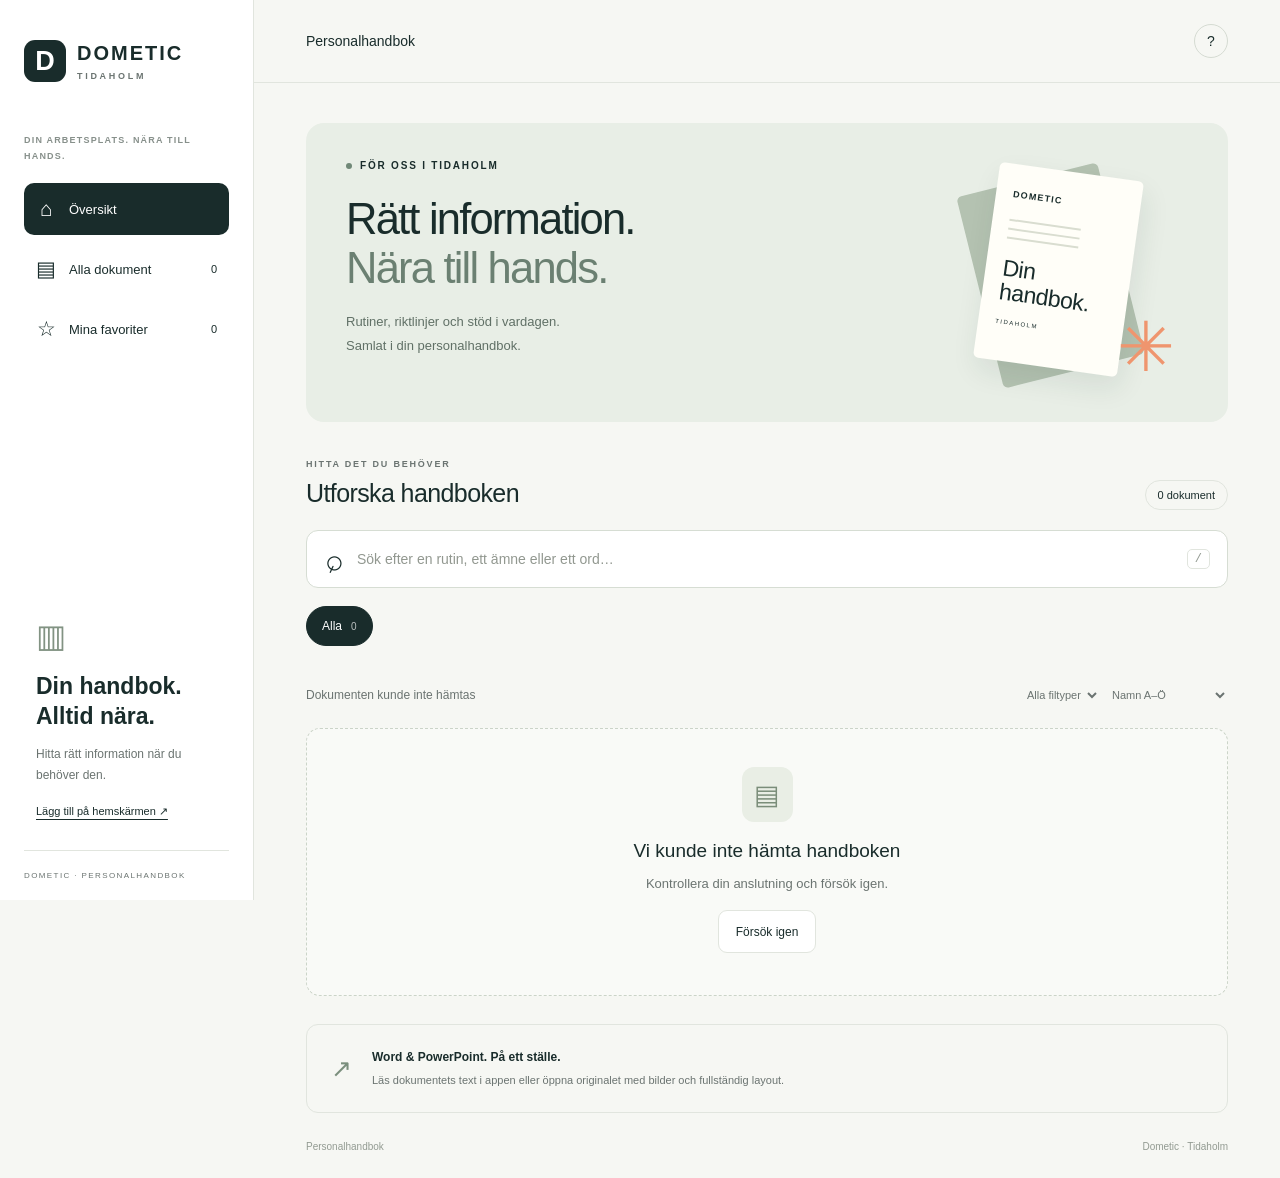
==== web/index.html @ 9ddda34e "Build Personalhandbok with mobile search, Office reader and automatic Pages publishing" ====
<!doctype html>
<html lang="sv">
<head>
<meta charset="utf-8"><meta name="viewport" content="width=device-width, initial-scale=1, viewport-fit=cover">
<meta name="theme-color" content="#192c2b"><meta name="description" content="Personalhandbok – rutiner och information för Dometic Tidaholm.">
<title>Personalhandbok · Dometic</title>
<link rel="icon" href="icon.svg" type="image/svg+xml"><link rel="apple-touch-icon" href="icon-192.png"><link rel="manifest" href="manifest.webmanifest"><link rel="stylesheet" href="style.css">
</head>
<body>
<a class="skip" href="#main">Till innehållet</a>
<aside class="sidebar">
<a class="brand" href="#" aria-label="Personalhandbok, startsida"><span class="brand-mark">D</span><span>DOMETIC<small>TIDAHOLM</small></span></a>
<div class="side-label">DIN ARBETSPLATS. NÄRA TILL HANDS.</div>
<nav aria-label="Huvudmeny">
<button class="nav active" data-view="home"><span aria-hidden="true">⌂</span> Översikt</button>
<button class="nav" data-view="documents"><span aria-hidden="true">▤</span> Alla dokument <b id="nav-count">0</b></button>
<button class="nav" data-view="favorites"><span aria-hidden="true">☆</span> Mina favoriter <b id="fav-count">0</b></button>
</nav>
<div class="side-bottom"><span class="book-icon" aria-hidden="true">▥</span><strong>Din handbok.<br>Alltid nära.</strong><p>Hitta rätt information när du behöver den.</p><button class="text-button install-help">Lägg till på hemskärmen ↗</button></div>
<div class="side-foot">DOMETIC · PERSONALHANDBOK</div>
</aside>
<div class="workspace">
<header class="topbar"><span class="mobile-brand">DOMETIC <i>/</i></span><span>Personalhandbok</span><button class="help-button install-help" aria-label="Om appen och installation">?</button></header>
<main id="main" tabindex="-1">
<section class="hero" id="hero"><div class="eyebrow"><span></span> FÖR OSS I TIDAHOLM</div><h1>Rätt information.<br><em>Nära till hands.</em></h1><p>Rutiner, riktlinjer och stöd i vardagen.<br>Samlat i din personalhandbok.</p><div class="hero-art" aria-hidden="true"><div class="paper back"></div><div class="paper front"><span>DOMETIC</span><i></i><i></i><i></i><b>Din<br>handbok.</b><small>TIDAHOLM</small></div><span class="art-star">✳</span></div></section>
<section class="library" aria-labelledby="section-title">
<div class="section-top"><div><div class="eyebrow muted" id="section-eyebrow">HITTA DET DU BEHÖVER</div><h2 id="section-title">Utforska handboken</h2></div><span class="total-pill" id="total">0 dokument</span></div>
<div class="search-box"><span aria-hidden="true">⌕</span><label class="sr-only" for="search">Sök i handboken</label><input id="search" type="search" placeholder="Sök efter en rutin, ett ämne eller ett ord…" autocomplete="off"><kbd aria-hidden="true">/</kbd></div>
<div id="categories" class="categories" aria-label="Filtrera kategori"></div>
<div class="list-toolbar"><p id="results-count" role="status" aria-live="polite">Läser in dokument…</p><div><label class="sr-only" for="format">Filtyp</label><select id="format"><option value="all">Alla filtyper</option><option value="word">Word</option><option value="powerpoint">PowerPoint</option><option value="pdf">PDF</option></select><label class="sr-only" for="sort">Sortering</label><select id="sort"><option value="az">Namn A–Ö</option><option value="recent">Senast uppdaterade</option></select></div></div>
<div id="documents" class="documents"></div>
<div id="empty" class="empty" hidden><div class="empty-icon" aria-hidden="true">▤</div><h3 id="empty-title">Här börjar din handbok</h3><p id="empty-text"></p><button id="reset" class="secondary" hidden>Visa alla dokument</button></div>
</section>
<div class="bottom-note"><span aria-hidden="true">↗</span><div><strong>Word & PowerPoint. På ett ställe.</strong><p>Läs dokumentets text i appen eller öppna originalet med bilder och fullständig layout.</p></div></div>
<footer>Personalhandbok <span>Dometic · Tidaholm</span></footer>
</main></div>
<nav class="mobile-nav" aria-label="Mobilmeny"><button class="active" data-view="home"><span aria-hidden="true">⌂</span>Översikt</button><button data-view="documents"><span aria-hidden="true">▤</span>Dokument</button><button data-view="favorites"><span aria-hidden="true">☆</span>Favoriter</button></nav>
<dialog id="reader"><div class="reader-head"><button id="close-reader" class="secondary">← Tillbaka</button><button id="reader-favorite" class="secondary">☆ Spara</button></div><div class="reader-body"><div class="eyebrow muted" id="reader-meta"></div><h2 id="reader-title"></h2><div class="reader-actions"><a id="download" class="primary" download>Hämta original ↗</a><button id="share" class="secondary">Kopiera länk</button></div><p class="reading-note">Textvy · Bilder, diagram och fullständig formatering visas i originalfilen.</p><div id="reader-content"></div></div></dialog>
<dialog id="help"><button id="close-help" class="close" aria-label="Stäng">×</button><div class="eyebrow muted">PERSONALHANDBOK</div><h2>En genväg till din vardag.</h2><p>Sök i dokumentens text, filtrera på kategori och spara dina favoriter på den här enheten.</p><h3>Lägg appen på hemskärmen</h3><p><strong>iPhone:</strong> öppna i Safari, tryck på Dela och välj Lägg till på hemskärmen.</p><p><strong>Android:</strong> öppna webbläsarens meny och välj Installera app eller Lägg till på startskärmen.</p><h3>Dokumenten</h3><p>Word (.docx) och PowerPoint (.pptx) får en sökbar textvy. Äldre .doc/.ppt och PDF kan laddas ner. Favoriter sparas bara i din webbläsare.</p></dialog>
<div id="toast" role="status" aria-live="polite"></div>
<script src="app.js" defer></script>
</body></html>
---- web/style.css ----
:root{--ink:#192c2b;--muted:#6b7471;--paper:#f6f7f3;--line:#e1e5de;--green:#e8eee6;--orange:#ef956e;--white:#fff;--radius:18px;font-family:Arial,Helvetica,sans-serif;color:var(--ink);background:var(--paper);font-synthesis:none}*{box-sizing:border-box}body{margin:0}button,input,select{font:inherit}button,a,input,select{-webkit-tap-highlight-color:transparent}button,a{touch-action:manipulation}button{cursor:pointer}button:disabled{cursor:default}button:focus-visible,a:focus-visible,input:focus-visible,select:focus-visible{outline:3px solid #b25c38;outline-offset:4px}a{color:inherit}button{color:inherit}button:active{transform:translateY(1px)}.sidebar{width:254px;position:fixed;inset:0 auto 0 0;background:#fff;border-right:1px solid var(--line);padding:40px 24px 20px;display:flex;flex-direction:column}.brand{display:flex;align-items:center;gap:11px;text-decoration:none;font-weight:800;letter-spacing:2px;font-size:20px}.brand small{display:block;font-size:9px;letter-spacing:2.7px;margin-top:6px;color:var(--muted)}.brand-mark{display:grid;place-items:center;font-size:27px;width:42px;height:42px;background:var(--ink);color:#fff;border-radius:11px;letter-spacing:0}.side-label{font-size:9px;font-weight:bold;color:#87908b;letter-spacing:1.2px;margin:50px 0 19px;line-height:1.8}.sidebar nav{display:grid;gap:8px}.nav{display:flex;align-items:center;border:0;background:none;gap:13px;text-align:left;border-radius:10px;padding:14px 12px;font-size:13px;min-height:48px}.nav>span{font-size:21px;width:20px;text-align:center}.nav b{font-size:11px;margin-left:auto;font-weight:400}.nav.active{background:var(--ink);color:white}.side-bottom{margin-top:auto;padding:30px 12px 24px}.book-icon{font-size:32px;color:#829383}.side-bottom strong{display:block;font-size:23px;line-height:1.3;margin:17px 0 12px}.side-bottom p{font-size:12px;color:var(--muted);line-height:1.7}.text-button{padding:8px 0;border:0;background:none;text-align:left;font-size:11px;text-decoration:underline;text-underline-offset:4px}.side-foot{border-top:1px solid var(--line);padding-top:20px;font-size:8px;letter-spacing:1.4px;color:var(--muted)}.workspace{margin-left:254px}.topbar{height:83px;border-bottom:1px solid var(--line);display:flex;align-items:center;gap:10px;padding:0 52px;font-size:14px;background:var(--paper)}.help-button{margin-left:auto;width:34px;height:34px;border:1px solid #d5dbd2;border-radius:50%;background:none}.mobile-brand{display:none}main{max-width:1240px;margin:auto;padding:40px 52px 22px}.hero{position:relative;overflow:hidden;background:var(--green);border-radius:var(--radius);padding:37px 40px;min-height:299px}.eyebrow{font-size:10px;font-weight:700;letter-spacing:1.8px;display:flex;align-items:center;gap:8px}.eyebrow>span{width:6px;height:6px;background:#708877;border-radius:50%}h1{font-size:clamp(32px,3.4vw,49px);font-weight:500;line-height:1.13;letter-spacing:-1.8px;margin:24px 0 17px}h1 em{font-style:normal;color:#6b8072}.hero p{font-size:13px;line-height:1.8;color:#607066;margin:0}.hero-art{position:absolute;right:60px;top:48px;width:182px;height:216px}.paper{position:absolute;border-radius:5px;width:145px;height:197px}.paper.back{background:#b4c2b1;transform:rotate(-14deg);top:6px;left:-8px}.paper.front{background:#fffef8;transform:rotate(8deg);box-shadow:4px 12px 28px #19372a17;padding:19px 17px}.paper span{font-size:9px;font-weight:bold;letter-spacing:1.2px}.paper i{display:block;width:72px;height:2px;background:#d9ddd0;margin-top:7px}.paper i:first-of-type{margin-top:18px}.paper b{display:block;margin-top:17px;font-size:23px;line-height:1.05;font-weight:500;letter-spacing:-.5px}.paper small{display:block;font-size:6px;letter-spacing:1.5px;margin-top:15px}.art-star{position:absolute;bottom:0;right:-7px;color:var(--orange);font-size:69px}.library{padding-top:37px}.section-top{display:flex;align-items:center;justify-content:space-between;gap:15px}.muted{color:var(--muted);font-size:9px}h2{font-size:25px;letter-spacing:-.6px;font-weight:500;margin:10px 0 22px}.total-pill{font-size:11px;border:1px solid var(--line);border-radius:20px;padding:8px 12px;white-space:nowrap}.search-box{display:flex;align-items:center;background:white;border:1px solid #d6ddd3;border-radius:12px;padding:0 17px;gap:12px;height:58px}.search-box>span{font-size:31px;line-height:1;transform:rotate(-20deg)}.search-box input{border:0;outline:0;background:none;min-width:0;width:100%;height:100%;font-size:14px;color:var(--ink)}.search-box input:focus-visible{outline:0}.search-box:focus-within{box-shadow:0 0 0 2px #728b73}.search-box input::placeholder{color:#929890}.search-box kbd{border:1px solid var(--line);border-radius:5px;padding:2px 7px;color:#90988f;font-size:12px}.categories{display:flex;flex-wrap:wrap;gap:8px;margin:18px 0 29px}.chip{border:1px solid var(--line);border-radius:30px;background:transparent;padding:10px 15px;font-size:12px;min-height:40px;display:flex;gap:9px;align-items:center}.chip span{opacity:.7;font-size:10px}.chip.active{color:white;background:var(--ink);border-color:var(--ink)}.list-toolbar{display:flex;justify-content:space-between;align-items:center;margin-bottom:13px;gap:12px}.list-toolbar p{font-size:12px;color:var(--muted);margin:0}.list-toolbar>div{display:flex;gap:8px}.list-toolbar select{border:0;background:transparent;color:var(--muted);font-size:11px;max-width:155px;min-height:40px}.documents{display:grid;gap:9px}.doc-card{display:flex;align-items:center;border:1px solid var(--line);background:#fff;border-radius:12px;transition:box-shadow .15s}.doc-card:hover{box-shadow:0 4px 16px #18362609}.doc-open{display:flex;align-items:center;gap:16px;border:0;background:none;text-align:left;padding:19px;flex:1;min-width:0}.file-icon{display:grid;place-items:center;flex-shrink:0;width:43px;height:48px;font-size:16px;font-weight:bold;border-radius:8px;background:#eaf0f5;color:#527390}.file-icon.ppt{background:#faeee6;color:#ab7154}.file-icon.pdf{background:#f6e8e5;color:#a46155}.doc-copy{min-width:0}.doc-copy strong{display:block;font-size:14px;font-weight:600;line-height:1.4;overflow-wrap:anywhere}.doc-copy p{font-size:11px;color:var(--muted);margin:6px 0 0;line-height:1.6}.doc-copy .snippet{font-size:12px;line-height:1.6;color:#697069}.fav{border:0;background:none;font-size:24px;min-width:48px;min-height:48px;margin:0 10px 0 0;color:#809183}.fav.saved{color:#a66a21}.empty{padding:38px 22px 42px;text-align:center;border:1px dashed #cbd4c8;border-radius:14px;background:#ffffff60}.empty-icon{background:#e9eee5;border-radius:12px;display:grid;place-items:center;width:51px;height:55px;margin:auto;font-size:27px;color:#7a8d79}.empty h3{font-size:19px;font-weight:500;margin:18px 0 10px}.empty p{font-size:13px;line-height:1.8;color:var(--muted);max-width:460px;margin:0 auto 15px}.bottom-note{margin-top:28px;padding:22px 24px;border-radius:12px;border:1px solid var(--line);display:flex;align-items:center;gap:20px}.bottom-note>span{font-size:25px;color:#7b8f7d}.bottom-note strong{font-size:12px;font-weight:600}.bottom-note p{font-size:11px;color:var(--muted);line-height:1.7;margin:6px 0 0}footer{display:flex;justify-content:space-between;font-size:10px;color:#939b92;padding:28px 0 4px}.mobile-nav{display:none}.sr-only{position:absolute;clip:rect(0,0,0,0);width:1px;height:1px;overflow:hidden}.skip{position:fixed;top:-100px;z-index:100}.skip:focus{top:10px;background:white;padding:12px}.primary,.secondary{display:inline-flex;align-items:center;justify-content:center;min-height:43px;padding:11px 17px;border-radius:9px;text-decoration:none;font-size:12px}.primary{background:var(--ink);color:#fff;border:1px solid var(--ink)}.secondary{border:1px solid var(--line);background:white}.primary:hover,.secondary:hover{filter:brightness(.95)}dialog{border:1px solid var(--line);color:var(--ink);border-radius:18px;box-shadow:0 24px 100px #11282233;max-height:90dvh}dialog::backdrop{background:#12282280;backdrop-filter:blur(3px)}#reader{padding:0;width:min(850px,95vw)}.reader-head{display:flex;justify-content:space-between;position:sticky;top:0;padding:16px 24px;background:#fff;border-bottom:1px solid var(--line);z-index:1}.reader-body{padding:28px 36px 42px;overflow-wrap:anywhere}.reader-body h2{font-size:31px;margin-bottom:18px}.reader-actions{display:flex;gap:10px;flex-wrap:wrap}.reading-note{font-size:12px;background:var(--paper);border-radius:8px;padding:14px;line-height:1.7;margin:23px 0;color:var(--muted)}#reader-content p{line-height:1.85;font-size:15px;white-space:pre-wrap}#reader-content h3{font-size:19px;margin-top:30px}#reader-content .table-wrap{overflow-x:auto}table{width:100%;border-collapse:collapse;font-size:13px;margin:18px 0}td{border:1px solid var(--line);padding:12px;white-space:pre-wrap;min-width:110px}tr:first-child{background:var(--paper)}#help{width:min(500px,93vw);padding:35px}#help p{font-size:14px;line-height:1.8;color:var(--muted)}#help h3{font-size:16px;margin-top:25px}.close{float:right;border:0;background:none;font-size:29px;width:40px;height:40px;margin:-15px -15px 0 5px}#toast{position:fixed;bottom:25px;left:50%;transform:translateX(-50%);background:var(--ink);color:white;border-radius:9px;padding:13px 20px;z-index:10;font-size:12px;display:none}#toast.visible{display:block}[hidden]{display:none!important}body:has(dialog[open]){overflow:hidden}@media(min-width:1600px){main{padding-top:50px}.hero{min-height:330px}.hero-art{right:95px;top:65px}}
@media(max-width:1100px){.sidebar{width:220px;padding:35px 18px 20px}.workspace{margin-left:220px}main{padding:30px}.topbar{padding:0 30px}.hero{padding:30px}.hero-art{right:25px;top:65px;transform:scale(.8);transform-origin:right center}h1{font-size:37px}}
@media(max-width:780px){.sidebar{display:none}.workspace{margin-left:0}.topbar{height:67px;padding:0 22px;background:#fff;font-size:12px}.mobile-brand{display:inline;font-size:16px;letter-spacing:1.4px;font-weight:800}.mobile-brand i{font-style:normal;color:#bec6bc;padding:0 4px;font-weight:400}main{padding:22px 20px 100px;max-width:650px}.hero{padding:27px 25px;min-height:284px}.hero .eyebrow{font-size:8px;letter-spacing:1.4px}h1{font-size:36px;max-width:340px}.hero p{font-size:12px;position:relative;z-index:1}.hero-art{opacity:.9;right:21px;top:83px;transform:scale(.61)}.hero h1{position:relative;z-index:1}.hero-art .paper{width:118px}.hero-art{width:133px}.hero-art .art-star{right:-18px}.hero h1 em{display:inline-block}.library{padding-top:28px}h2{font-size:22px;margin-bottom:20px}.search-box{height:56px;padding:0 13px}.search-box input{font-size:16px}.search-box input::placeholder{font-size:12px}.search-box kbd{display:none}.categories{margin:15px 0 20px;gap:7px}.chip{padding:9px 12px;font-size:11px}.list-toolbar{align-items:flex-start}.list-toolbar>div{gap:0}.list-toolbar select{font-size:10px;max-width:120px;min-height:30px}.list-toolbar p{padding-top:8px;font-size:10px}.doc-open{padding:15px 12px;gap:12px}.doc-copy strong{font-size:13px}.fav{margin-right:3px}.empty{padding:29px 18px}.bottom-note{padding:19px 17px;gap:14px}.mobile-nav{display:flex;position:fixed;bottom:0;left:0;right:0;z-index:5;background:#fffffff5;border-top:1px solid var(--line);padding:8px 12px calc(8px + env(safe-area-inset-bottom));backdrop-filter:blur(8px)}.mobile-nav button{flex:1;border:0;background:none;display:grid;gap:4px;justify-items:center;font-size:10px;color:#859181;padding:4px;border-radius:9px;min-height:48px}.mobile-nav span{font-size:23px}.mobile-nav button.active{color:var(--ink);background:#edf1e9}#reader{width:100%;max-width:100%;height:100dvh;max-height:100dvh;border:0;border-radius:0;margin:0}.reader-head{padding:15px 18px}.reader-body{padding:25px 22px 45px}.reader-body h2{font-size:26px}#toast{bottom:90px;width:max-content;max-width:90vw}footer{font-size:9px}}
@media(max-width:420px){.hero-art{right:11px;top:101px;transform:scale(.48);opacity:.8}h1{font-size:31px;letter-spacing:-1.3px}.hero{min-height:263px}.hero p{max-width:225px;font-size:11px}.total-pill{font-size:9px;padding:7px 9px}.section-top{gap:7px}h2{font-size:20px}.list-toolbar select{max-width:107px}.eyebrow.muted{font-size:8px}.topbar{padding:0 20px}.hero-art .art-star{right:0}}
@media(prefers-reduced-motion:reduce){*{transition:none!important;scroll-behavior:auto!important}}
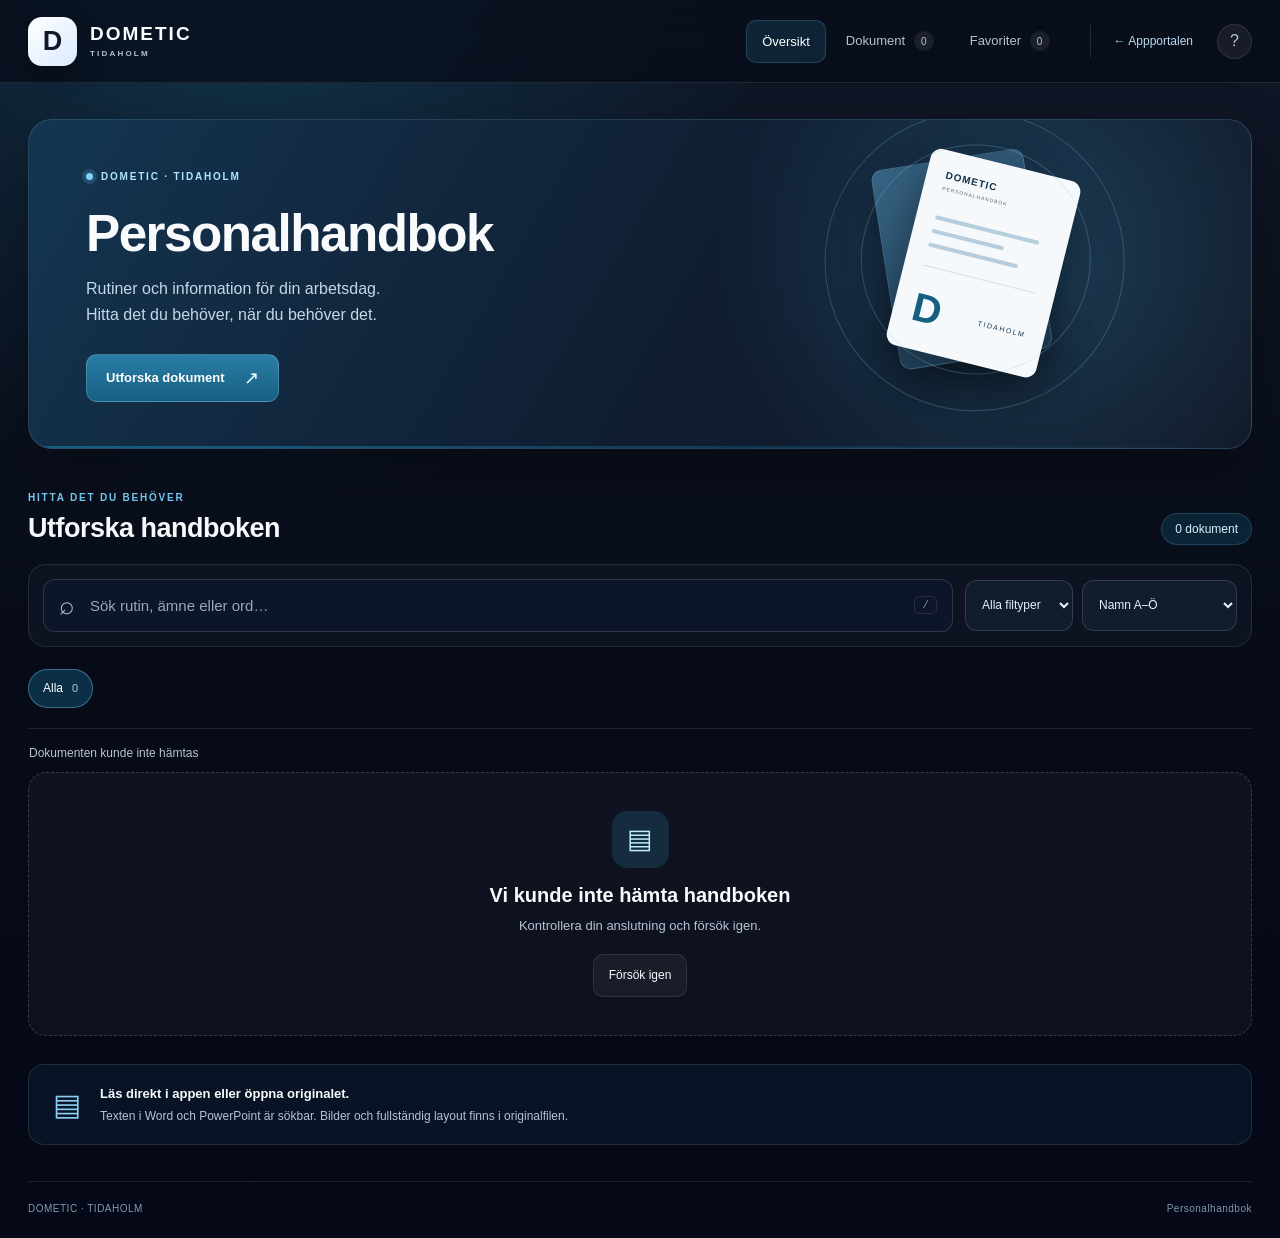
==== commit 5bb4454c: "Redesign Personalhandbok to match Dometic portal" ====
--- a/web/index.html
+++ b/web/index.html
@@ -1,42 +1,46 @@
 <!doctype html>
 <html lang="sv">
 <head>
-<meta charset="utf-8"><meta name="viewport" content="width=device-width, initial-scale=1, viewport-fit=cover">
-<meta name="theme-color" content="#192c2b"><meta name="description" content="Personalhandbok – rutiner och information för Dometic Tidaholm.">
+<meta charset="utf-8"><meta name="viewport" content="width=device-width,initial-scale=1,viewport-fit=cover">
+<meta name="theme-color" content="#070b18"><meta name="description" content="Personalhandbok för Dometic Tidaholm. Sök och läs rutiner i mobilen.">
 <title>Personalhandbok · Dometic</title>
 <link rel="icon" href="icon.svg" type="image/svg+xml"><link rel="apple-touch-icon" href="icon-192.png"><link rel="manifest" href="manifest.webmanifest"><link rel="stylesheet" href="style.css">
 </head>
 <body>
 <a class="skip" href="#main">Till innehållet</a>
-<aside class="sidebar">
-<a class="brand" href="#" aria-label="Personalhandbok, startsida"><span class="brand-mark">D</span><span>DOMETIC<small>TIDAHOLM</small></span></a>
-<div class="side-label">DIN ARBETSPLATS. NÄRA TILL HANDS.</div>
-<nav aria-label="Huvudmeny">
-<button class="nav active" data-view="home"><span aria-hidden="true">⌂</span> Översikt</button>
-<button class="nav" data-view="documents"><span aria-hidden="true">▤</span> Alla dokument <b id="nav-count">0</b></button>
-<button class="nav" data-view="favorites"><span aria-hidden="true">☆</span> Mina favoriter <b id="fav-count">0</b></button>
-</nav>
-<div class="side-bottom"><span class="book-icon" aria-hidden="true">▥</span><strong>Din handbok.<br>Alltid nära.</strong><p>Hitta rätt information när du behöver den.</p><button class="text-button install-help">Lägg till på hemskärmen ↗</button></div>
-<div class="side-foot">DOMETIC · PERSONALHANDBOK</div>
-</aside>
-<div class="workspace">
-<header class="topbar"><span class="mobile-brand">DOMETIC <i>/</i></span><span>Personalhandbok</span><button class="help-button install-help" aria-label="Om appen och installation">?</button></header>
+<div class="shell">
+<header class="site-header">
+  <div class="header-inner">
+    <a class="brand" href="#" aria-label="Personalhandbok, startsida"><span class="brand-mark">D</span><span class="brand-text">DOMETIC<small>TIDAHOLM</small></span></a>
+    <nav class="header-nav" aria-label="Huvudmeny">
+      <button class="nav active" data-view="home">Översikt</button>
+      <button class="nav" data-view="documents">Dokument <b id="nav-count">0</b></button>
+      <button class="nav" data-view="favorites">Favoriter <b id="fav-count">0</b></button>
+    </nav>
+    <a class="portal-link" href="https://mrmartinpet.github.io/Dometic/">← Appportalen</a>
+    <button class="help-button install-help" aria-label="Om appen och installation">?</button>
+  </div>
+</header>
 <main id="main" tabindex="-1">
-<section class="hero" id="hero"><div class="eyebrow"><span></span> FÖR OSS I TIDAHOLM</div><h1>Rätt information.<br><em>Nära till hands.</em></h1><p>Rutiner, riktlinjer och stöd i vardagen.<br>Samlat i din personalhandbok.</p><div class="hero-art" aria-hidden="true"><div class="paper back"></div><div class="paper front"><span>DOMETIC</span><i></i><i></i><i></i><b>Din<br>handbok.</b><small>TIDAHOLM</small></div><span class="art-star">✳</span></div></section>
-<section class="library" aria-labelledby="section-title">
-<div class="section-top"><div><div class="eyebrow muted" id="section-eyebrow">HITTA DET DU BEHÖVER</div><h2 id="section-title">Utforska handboken</h2></div><span class="total-pill" id="total">0 dokument</span></div>
-<div class="search-box"><span aria-hidden="true">⌕</span><label class="sr-only" for="search">Sök i handboken</label><input id="search" type="search" placeholder="Sök efter en rutin, ett ämne eller ett ord…" autocomplete="off"><kbd aria-hidden="true">/</kbd></div>
-<div id="categories" class="categories" aria-label="Filtrera kategori"></div>
-<div class="list-toolbar"><p id="results-count" role="status" aria-live="polite">Läser in dokument…</p><div><label class="sr-only" for="format">Filtyp</label><select id="format"><option value="all">Alla filtyper</option><option value="word">Word</option><option value="powerpoint">PowerPoint</option><option value="pdf">PDF</option></select><label class="sr-only" for="sort">Sortering</label><select id="sort"><option value="az">Namn A–Ö</option><option value="recent">Senast uppdaterade</option></select></div></div>
-<div id="documents" class="documents"></div>
-<div id="empty" class="empty" hidden><div class="empty-icon" aria-hidden="true">▤</div><h3 id="empty-title">Här börjar din handbok</h3><p id="empty-text"></p><button id="reset" class="secondary" hidden>Visa alla dokument</button></div>
-</section>
-<div class="bottom-note"><span aria-hidden="true">↗</span><div><strong>Word & PowerPoint. På ett ställe.</strong><p>Läs dokumentets text i appen eller öppna originalet med bilder och fullständig layout.</p></div></div>
-<footer>Personalhandbok <span>Dometic · Tidaholm</span></footer>
-</main></div>
+  <section class="hero" id="hero">
+    <div class="hero-copy"><span class="eyebrow"><i></i> DOMETIC · TIDAHOLM</span><h1>Personalhandbok</h1><p>Rutiner och information för din arbetsdag.<br>Hitta det du behöver, när du behöver det.</p><a class="hero-action" href="#library">Utforska dokument <span aria-hidden="true">↗</span></a></div>
+    <div class="hero-visual" aria-hidden="true"><div class="file-back"></div><div class="file-front"><span class="file-top"><b>DOMETIC</b><small>PERSONALHANDBOK</small></span><span class="file-line long"></span><span class="file-line"></span><span class="file-line medium"></span><span class="file-divider"></span><span class="file-symbol">D</span><span class="file-bottom">TIDAHOLM</span></div><span class="hero-orbit one"></span><span class="hero-orbit two"></span></div>
+  </section>
+  <section id="library" class="library" aria-labelledby="section-title">
+    <div class="section-head"><div><span class="eyebrow section-eyebrow" id="section-eyebrow">SÖK OCH UTFORSKA</span><h2 id="section-title">Utforska handboken</h2></div><span class="total-pill" id="total">0 dokument</span></div>
+    <div class="toolbar"><div class="search-box"><span aria-hidden="true" class="search-icon">⌕</span><label class="sr-only" for="search">Sök i handboken</label><input id="search" type="search" placeholder="Sök rutin, ämne eller ord…" autocomplete="off"><kbd aria-hidden="true">/</kbd></div><div class="select-row"><label class="sr-only" for="format">Filtyp</label><select id="format"><option value="all">Alla filtyper</option><option value="word">Word</option><option value="powerpoint">PowerPoint</option><option value="pdf">PDF</option></select><label class="sr-only" for="sort">Sortering</label><select id="sort"><option value="az">Namn A–Ö</option><option value="recent">Senast uppdaterade</option></select></div></div>
+    <div id="categories" class="categories" aria-label="Filtrera kategori"></div>
+    <div class="list-toolbar"><p id="results-count" role="status" aria-live="polite">Läser in dokument…</p></div>
+    <div id="documents" class="documents"></div>
+    <div id="empty" class="empty" hidden><div class="empty-icon" aria-hidden="true">▤</div><h3 id="empty-title">Här börjar din handbok</h3><p id="empty-text"></p><button id="reset" class="secondary" hidden>Visa alla dokument</button></div>
+  </section>
+  <div class="bottom-note"><span class="note-icon" aria-hidden="true">▤</span><div><strong>Läs direkt i appen eller öppna originalet.</strong><p>Texten i Word och PowerPoint är sökbar. Bilder och fullständig layout finns i originalfilen.</p></div></div>
+  <footer><span>DOMETIC · TIDAHOLM</span><span>Personalhandbok</span></footer>
+</main>
 <nav class="mobile-nav" aria-label="Mobilmeny"><button class="active" data-view="home"><span aria-hidden="true">⌂</span>Översikt</button><button data-view="documents"><span aria-hidden="true">▤</span>Dokument</button><button data-view="favorites"><span aria-hidden="true">☆</span>Favoriter</button></nav>
-<dialog id="reader"><div class="reader-head"><button id="close-reader" class="secondary">← Tillbaka</button><button id="reader-favorite" class="secondary">☆ Spara</button></div><div class="reader-body"><div class="eyebrow muted" id="reader-meta"></div><h2 id="reader-title"></h2><div class="reader-actions"><a id="download" class="primary" download>Hämta original ↗</a><button id="share" class="secondary">Kopiera länk</button></div><p class="reading-note">Textvy · Bilder, diagram och fullständig formatering visas i originalfilen.</p><div id="reader-content"></div></div></dialog>
-<dialog id="help"><button id="close-help" class="close" aria-label="Stäng">×</button><div class="eyebrow muted">PERSONALHANDBOK</div><h2>En genväg till din vardag.</h2><p>Sök i dokumentens text, filtrera på kategori och spara dina favoriter på den här enheten.</p><h3>Lägg appen på hemskärmen</h3><p><strong>iPhone:</strong> öppna i Safari, tryck på Dela och välj Lägg till på hemskärmen.</p><p><strong>Android:</strong> öppna webbläsarens meny och välj Installera app eller Lägg till på startskärmen.</p><h3>Dokumenten</h3><p>Word (.docx) och PowerPoint (.pptx) får en sökbar textvy. Äldre .doc/.ppt och PDF kan laddas ner. Favoriter sparas bara i din webbläsare.</p></dialog>
+</div>
+<dialog id="reader"><div class="reader-head"><button id="close-reader" class="secondary">← Tillbaka</button><button id="reader-favorite" class="secondary">☆ Spara</button></div><div class="reader-body"><span class="eyebrow section-eyebrow" id="reader-meta"></span><h2 id="reader-title"></h2><div class="reader-actions"><a id="download" class="primary" download>Hämta original ↗</a><button id="share" class="secondary">Kopiera länk</button></div><p class="reading-note">Textvy · Bilder, diagram och fullständig formatering visas i originalfilen.</p><div id="reader-content"></div></div></dialog>
+<dialog id="help"><button id="close-help" class="close" aria-label="Stäng">×</button><span class="eyebrow section-eyebrow">PERSONALHANDBOK</span><h2>Allt på ett ställe.</h2><p>Sök i dokumentens text, filtrera på kategori och spara favoriter på den här enheten.</p><h3>Lägg till på hemskärmen</h3><p><strong>iPhone:</strong> öppna i Safari, tryck på Dela och välj Lägg till på hemskärmen.</p><p><strong>Android:</strong> öppna webbläsarens meny och välj Installera app eller Lägg till på startskärmen.</p><h3>Dokumenten</h3><p>Word (.docx) och PowerPoint (.pptx) får en sökbar textvy. Äldre .doc/.ppt och PDF kan laddas ner. Favoriter sparas bara i din webbläsare.</p></dialog>
 <div id="toast" role="status" aria-live="polite"></div>
 <script src="app.js" defer></script>
 </body></html>
--- a/web/style.css
+++ b/web/style.css
@@ -1,5 +1 @@
-:root{--ink:#192c2b;--muted:#6b7471;--paper:#f6f7f3;--line:#e1e5de;--green:#e8eee6;--orange:#ef956e;--white:#fff;--radius:18px;font-family:Arial,Helvetica,sans-serif;color:var(--ink);background:var(--paper);font-synthesis:none}*{box-sizing:border-box}body{margin:0}button,input,select{font:inherit}button,a,input,select{-webkit-tap-highlight-color:transparent}button,a{touch-action:manipulation}button{cursor:pointer}button:disabled{cursor:default}button:focus-visible,a:focus-visible,input:focus-visible,select:focus-visible{outline:3px solid #b25c38;outline-offset:4px}a{color:inherit}button{color:inherit}button:active{transform:translateY(1px)}.sidebar{width:254px;position:fixed;inset:0 auto 0 0;background:#fff;border-right:1px solid var(--line);padding:40px 24px 20px;display:flex;flex-direction:column}.brand{display:flex;align-items:center;gap:11px;text-decoration:none;font-weight:800;letter-spacing:2px;font-size:20px}.brand small{display:block;font-size:9px;letter-spacing:2.7px;margin-top:6px;color:var(--muted)}.brand-mark{display:grid;place-items:center;font-size:27px;width:42px;height:42px;background:var(--ink);color:#fff;border-radius:11px;letter-spacing:0}.side-label{font-size:9px;font-weight:bold;color:#87908b;letter-spacing:1.2px;margin:50px 0 19px;line-height:1.8}.sidebar nav{display:grid;gap:8px}.nav{display:flex;align-items:center;border:0;background:none;gap:13px;text-align:left;border-radius:10px;padding:14px 12px;font-size:13px;min-height:48px}.nav>span{font-size:21px;width:20px;text-align:center}.nav b{font-size:11px;margin-left:auto;font-weight:400}.nav.active{background:var(--ink);color:white}.side-bottom{margin-top:auto;padding:30px 12px 24px}.book-icon{font-size:32px;color:#829383}.side-bottom strong{display:block;font-size:23px;line-height:1.3;margin:17px 0 12px}.side-bottom p{font-size:12px;color:var(--muted);line-height:1.7}.text-button{padding:8px 0;border:0;background:none;text-align:left;font-size:11px;text-decoration:underline;text-underline-offset:4px}.side-foot{border-top:1px solid var(--line);padding-top:20px;font-size:8px;letter-spacing:1.4px;color:var(--muted)}.workspace{margin-left:254px}.topbar{height:83px;border-bottom:1px solid var(--line);display:flex;align-items:center;gap:10px;padding:0 52px;font-size:14px;background:var(--paper)}.help-button{margin-left:auto;width:34px;height:34px;border:1px solid #d5dbd2;border-radius:50%;background:none}.mobile-brand{display:none}main{max-width:1240px;margin:auto;padding:40px 52px 22px}.hero{position:relative;overflow:hidden;background:var(--green);border-radius:var(--radius);padding:37px 40px;min-height:299px}.eyebrow{font-size:10px;font-weight:700;letter-spacing:1.8px;display:flex;align-items:center;gap:8px}.eyebrow>span{width:6px;height:6px;background:#708877;border-radius:50%}h1{font-size:clamp(32px,3.4vw,49px);font-weight:500;line-height:1.13;letter-spacing:-1.8px;margin:24px 0 17px}h1 em{font-style:normal;color:#6b8072}.hero p{font-size:13px;line-height:1.8;color:#607066;margin:0}.hero-art{position:absolute;right:60px;top:48px;width:182px;height:216px}.paper{position:absolute;border-radius:5px;width:145px;height:197px}.paper.back{background:#b4c2b1;transform:rotate(-14deg);top:6px;left:-8px}.paper.front{background:#fffef8;transform:rotate(8deg);box-shadow:4px 12px 28px #19372a17;padding:19px 17px}.paper span{font-size:9px;font-weight:bold;letter-spacing:1.2px}.paper i{display:block;width:72px;height:2px;background:#d9ddd0;margin-top:7px}.paper i:first-of-type{margin-top:18px}.paper b{display:block;margin-top:17px;font-size:23px;line-height:1.05;font-weight:500;letter-spacing:-.5px}.paper small{display:block;font-size:6px;letter-spacing:1.5px;margin-top:15px}.art-star{position:absolute;bottom:0;right:-7px;color:var(--orange);font-size:69px}.library{padding-top:37px}.section-top{display:flex;align-items:center;justify-content:space-between;gap:15px}.muted{color:var(--muted);font-size:9px}h2{font-size:25px;letter-spacing:-.6px;font-weight:500;margin:10px 0 22px}.total-pill{font-size:11px;border:1px solid var(--line);border-radius:20px;padding:8px 12px;white-space:nowrap}.search-box{display:flex;align-items:center;background:white;border:1px solid #d6ddd3;border-radius:12px;padding:0 17px;gap:12px;height:58px}.search-box>span{font-size:31px;line-height:1;transform:rotate(-20deg)}.search-box input{border:0;outline:0;background:none;min-width:0;width:100%;height:100%;font-size:14px;color:var(--ink)}.search-box input:focus-visible{outline:0}.search-box:focus-within{box-shadow:0 0 0 2px #728b73}.search-box input::placeholder{color:#929890}.search-box kbd{border:1px solid var(--line);border-radius:5px;padding:2px 7px;color:#90988f;font-size:12px}.categories{display:flex;flex-wrap:wrap;gap:8px;margin:18px 0 29px}.chip{border:1px solid var(--line);border-radius:30px;background:transparent;padding:10px 15px;font-size:12px;min-height:40px;display:flex;gap:9px;align-items:center}.chip span{opacity:.7;font-size:10px}.chip.active{color:white;background:var(--ink);border-color:var(--ink)}.list-toolbar{display:flex;justify-content:space-between;align-items:center;margin-bottom:13px;gap:12px}.list-toolbar p{font-size:12px;color:var(--muted);margin:0}.list-toolbar>div{display:flex;gap:8px}.list-toolbar select{border:0;background:transparent;color:var(--muted);font-size:11px;max-width:155px;min-height:40px}.documents{display:grid;gap:9px}.doc-card{display:flex;align-items:center;border:1px solid var(--line);background:#fff;border-radius:12px;transition:box-shadow .15s}.doc-card:hover{box-shadow:0 4px 16px #18362609}.doc-open{display:flex;align-items:center;gap:16px;border:0;background:none;text-align:left;padding:19px;flex:1;min-width:0}.file-icon{display:grid;place-items:center;flex-shrink:0;width:43px;height:48px;font-size:16px;font-weight:bold;border-radius:8px;background:#eaf0f5;color:#527390}.file-icon.ppt{background:#faeee6;color:#ab7154}.file-icon.pdf{background:#f6e8e5;color:#a46155}.doc-copy{min-width:0}.doc-copy strong{display:block;font-size:14px;font-weight:600;line-height:1.4;overflow-wrap:anywhere}.doc-copy p{font-size:11px;color:var(--muted);margin:6px 0 0;line-height:1.6}.doc-copy .snippet{font-size:12px;line-height:1.6;color:#697069}.fav{border:0;background:none;font-size:24px;min-width:48px;min-height:48px;margin:0 10px 0 0;color:#809183}.fav.saved{color:#a66a21}.empty{padding:38px 22px 42px;text-align:center;border:1px dashed #cbd4c8;border-radius:14px;background:#ffffff60}.empty-icon{background:#e9eee5;border-radius:12px;display:grid;place-items:center;width:51px;height:55px;margin:auto;font-size:27px;color:#7a8d79}.empty h3{font-size:19px;font-weight:500;margin:18px 0 10px}.empty p{font-size:13px;line-height:1.8;color:var(--muted);max-width:460px;margin:0 auto 15px}.bottom-note{margin-top:28px;padding:22px 24px;border-radius:12px;border:1px solid var(--line);display:flex;align-items:center;gap:20px}.bottom-note>span{font-size:25px;color:#7b8f7d}.bottom-note strong{font-size:12px;font-weight:600}.bottom-note p{font-size:11px;color:var(--muted);line-height:1.7;margin:6px 0 0}footer{display:flex;justify-content:space-between;font-size:10px;color:#939b92;padding:28px 0 4px}.mobile-nav{display:none}.sr-only{position:absolute;clip:rect(0,0,0,0);width:1px;height:1px;overflow:hidden}.skip{position:fixed;top:-100px;z-index:100}.skip:focus{top:10px;background:white;padding:12px}.primary,.secondary{display:inline-flex;align-items:center;justify-content:center;min-height:43px;padding:11px 17px;border-radius:9px;text-decoration:none;font-size:12px}.primary{background:var(--ink);color:#fff;border:1px solid var(--ink)}.secondary{border:1px solid var(--line);background:white}.primary:hover,.secondary:hover{filter:brightness(.95)}dialog{border:1px solid var(--line);color:var(--ink);border-radius:18px;box-shadow:0 24px 100px #11282233;max-height:90dvh}dialog::backdrop{background:#12282280;backdrop-filter:blur(3px)}#reader{padding:0;width:min(850px,95vw)}.reader-head{display:flex;justify-content:space-between;position:sticky;top:0;padding:16px 24px;background:#fff;border-bottom:1px solid var(--line);z-index:1}.reader-body{padding:28px 36px 42px;overflow-wrap:anywhere}.reader-body h2{font-size:31px;margin-bottom:18px}.reader-actions{display:flex;gap:10px;flex-wrap:wrap}.reading-note{font-size:12px;background:var(--paper);border-radius:8px;padding:14px;line-height:1.7;margin:23px 0;color:var(--muted)}#reader-content p{line-height:1.85;font-size:15px;white-space:pre-wrap}#reader-content h3{font-size:19px;margin-top:30px}#reader-content .table-wrap{overflow-x:auto}table{width:100%;border-collapse:collapse;font-size:13px;margin:18px 0}td{border:1px solid var(--line);padding:12px;white-space:pre-wrap;min-width:110px}tr:first-child{background:var(--paper)}#help{width:min(500px,93vw);padding:35px}#help p{font-size:14px;line-height:1.8;color:var(--muted)}#help h3{font-size:16px;margin-top:25px}.close{float:right;border:0;background:none;font-size:29px;width:40px;height:40px;margin:-15px -15px 0 5px}#toast{position:fixed;bottom:25px;left:50%;transform:translateX(-50%);background:var(--ink);color:white;border-radius:9px;padding:13px 20px;z-index:10;font-size:12px;display:none}#toast.visible{display:block}[hidden]{display:none!important}body:has(dialog[open]){overflow:hidden}@media(min-width:1600px){main{padding-top:50px}.hero{min-height:330px}.hero-art{right:95px;top:65px}}
-@media(max-width:1100px){.sidebar{width:220px;padding:35px 18px 20px}.workspace{margin-left:220px}main{padding:30px}.topbar{padding:0 30px}.hero{padding:30px}.hero-art{right:25px;top:65px;transform:scale(.8);transform-origin:right center}h1{font-size:37px}}
-@media(max-width:780px){.sidebar{display:none}.workspace{margin-left:0}.topbar{height:67px;padding:0 22px;background:#fff;font-size:12px}.mobile-brand{display:inline;font-size:16px;letter-spacing:1.4px;font-weight:800}.mobile-brand i{font-style:normal;color:#bec6bc;padding:0 4px;font-weight:400}main{padding:22px 20px 100px;max-width:650px}.hero{padding:27px 25px;min-height:284px}.hero .eyebrow{font-size:8px;letter-spacing:1.4px}h1{font-size:36px;max-width:340px}.hero p{font-size:12px;position:relative;z-index:1}.hero-art{opacity:.9;right:21px;top:83px;transform:scale(.61)}.hero h1{position:relative;z-index:1}.hero-art .paper{width:118px}.hero-art{width:133px}.hero-art .art-star{right:-18px}.hero h1 em{display:inline-block}.library{padding-top:28px}h2{font-size:22px;margin-bottom:20px}.search-box{height:56px;padding:0 13px}.search-box input{font-size:16px}.search-box input::placeholder{font-size:12px}.search-box kbd{display:none}.categories{margin:15px 0 20px;gap:7px}.chip{padding:9px 12px;font-size:11px}.list-toolbar{align-items:flex-start}.list-toolbar>div{gap:0}.list-toolbar select{font-size:10px;max-width:120px;min-height:30px}.list-toolbar p{padding-top:8px;font-size:10px}.doc-open{padding:15px 12px;gap:12px}.doc-copy strong{font-size:13px}.fav{margin-right:3px}.empty{padding:29px 18px}.bottom-note{padding:19px 17px;gap:14px}.mobile-nav{display:flex;position:fixed;bottom:0;left:0;right:0;z-index:5;background:#fffffff5;border-top:1px solid var(--line);padding:8px 12px calc(8px + env(safe-area-inset-bottom));backdrop-filter:blur(8px)}.mobile-nav button{flex:1;border:0;background:none;display:grid;gap:4px;justify-items:center;font-size:10px;color:#859181;padding:4px;border-radius:9px;min-height:48px}.mobile-nav span{font-size:23px}.mobile-nav button.active{color:var(--ink);background:#edf1e9}#reader{width:100%;max-width:100%;height:100dvh;max-height:100dvh;border:0;border-radius:0;margin:0}.reader-head{padding:15px 18px}.reader-body{padding:25px 22px 45px}.reader-body h2{font-size:26px}#toast{bottom:90px;width:max-content;max-width:90vw}footer{font-size:9px}}
-@media(max-width:420px){.hero-art{right:11px;top:101px;transform:scale(.48);opacity:.8}h1{font-size:31px;letter-spacing:-1.3px}.hero{min-height:263px}.hero p{max-width:225px;font-size:11px}.total-pill{font-size:9px;padding:7px 9px}.section-top{gap:7px}h2{font-size:20px}.list-toolbar select{max-width:107px}.eyebrow.muted{font-size:8px}.topbar{padding:0 20px}.hero-art .art-star{right:0}}
-@media(prefers-reduced-motion:reduce){*{transition:none!important;scroll-behavior:auto!important}}
+:root{--bg:#070b18;--panel:#111827;--card:#1e293b;--card2:#263244;--accent:#156082;--accent2:#2b7da6;--text:#f8fafc;--muted:#b6c3d4;--line:rgba(255,255,255,.10);--blue:#7dd3fc;color:var(--text);font-family:Segoe UI,Arial,sans-serif;background:var(--bg);font-synthesis:none}*{box-sizing:border-box}html{scroll-behavior:smooth}body{margin:0;min-height:100vh;background:radial-gradient(circle at 20% 0%,rgba(21,96,130,.38),transparent 32%),linear-gradient(180deg,#101827 0%,#070b18 55%,#050816 100%)}button,input,select{font:inherit}button,a,input,select{-webkit-tap-highlight-color:transparent}button{cursor:pointer;color:inherit}button:active{transform:translateY(1px)}button:focus-visible,a:focus-visible,input:focus-visible,select:focus-visible{outline:3px solid var(--blue);outline-offset:3px}a{color:inherit}.shell{min-height:100vh}.skip{position:absolute;top:-100px;z-index:100;background:#fff;color:#07101e;padding:12px}.skip:focus{top:10px}.site-header{border-bottom:1px solid var(--line);background:rgba(7,11,24,.74);backdrop-filter:blur(16px);position:sticky;top:0;z-index:5}.header-inner{max-width:1320px;padding:16px 28px;margin:auto;display:flex;align-items:center;gap:24px;min-height:82px}.brand{display:flex;align-items:center;gap:13px;text-decoration:none;flex-shrink:0}.brand-mark{width:49px;height:49px;border-radius:14px;background:linear-gradient(135deg,#fff,#dbeafe);color:#0f172a;display:grid;place-items:center;font-size:27px;font-weight:800;box-shadow:0 10px 25px #0004}.brand-text{font-size:19px;letter-spacing:2px;font-weight:800;line-height:1}.brand-text small{display:block;letter-spacing:2.2px;font-size:8px;color:var(--muted);margin-top:7px}.header-nav{margin-left:auto;display:flex;gap:4px;align-items:center}.nav{border:1px solid transparent;background:transparent;color:var(--muted);padding:11px 15px;border-radius:10px;font-size:13px;min-height:43px}.nav.active,.nav:hover{background:rgba(43,125,166,.20);border-color:rgba(125,211,252,.19);color:#fff}.nav b{display:inline-grid;place-items:center;margin-left:5px;background:#ffffff14;border-radius:50%;min-width:20px;height:20px;font-size:10px;font-weight:500}.portal-link{font-size:12px;text-decoration:none;color:#b9dcf0;white-space:nowrap;border-left:1px solid var(--line);padding:10px 0 10px 23px}.portal-link:hover{text-decoration:underline}.help-button{width:35px;height:35px;flex-shrink:0;border-radius:50%;border:1px solid var(--line);background:#ffffff10;color:var(--muted)}main{max-width:1320px;margin:auto;padding:36px 28px 24px}.hero{min-height:306px;position:relative;overflow:hidden;display:flex;align-items:center;padding:46px 57px;border:1px solid rgba(125,211,252,.18);border-radius:24px;background:radial-gradient(circle at 82% 40%,rgba(64,163,207,.25),transparent 31%),linear-gradient(120deg,#143550,#101d31 55%,#111827);box-shadow:0 24px 60px #0005}.hero:after{content:"";position:absolute;inset:auto 0 0;height:2px;background:linear-gradient(90deg,#156082,transparent)}.hero-copy{position:relative;z-index:1}.eyebrow{display:inline-flex;align-items:center;gap:8px;color:#aee5ff;letter-spacing:1.8px;font-weight:700;font-size:10px}.eyebrow i{width:7px;height:7px;border-radius:50%;background:#7dd3fc;box-shadow:0 0 0 4px #7dd3fc29}.hero h1{font-size:clamp(36px,4vw,58px);letter-spacing:-1.5px;font-weight:700;margin:20px 0 13px}.hero p{color:#c6d7e5;font-size:16px;line-height:1.65;margin:0 0 25px}.hero-action,.primary{display:inline-flex;align-items:center;gap:20px;justify-content:center;padding:12px 19px;border:1px solid rgba(255,255,255,.16);background:linear-gradient(180deg,var(--accent2),var(--accent));border-radius:11px;color:#fff;font-weight:600;text-decoration:none;font-size:13px;min-height:44px}.hero-action:hover,.primary:hover{filter:brightness(1.17)}.hero-action span{font-size:18px}.hero-visual{position:absolute;width:270px;height:240px;right:11%;top:29px;transform:rotate(5deg)}.file-back,.file-front{position:absolute;width:154px;height:202px;border-radius:11px;box-shadow:0 20px 40px #0005}.file-back{background:linear-gradient(150deg,#376382,#1d3e59);transform:rotate(-14deg);left:37px;top:11px;border:1px solid #83bada45}.file-front{background:#f5f9fc;color:#153148;left:59px;top:13px;padding:19px;transform:rotate(9deg)}.file-top{display:flex;flex-direction:column;gap:5px}.file-top b{letter-spacing:1px;font-size:10px}.file-top small{font-size:5px;letter-spacing:1px;color:#536b7d}.file-line{display:block;margin-top:10px;height:4px;border-radius:4px;width:64%;background:#b6cddd}.file-line.long{width:92%;margin-top:25px}.file-line.medium{width:79%}.file-divider{display:block;height:1px;background:#d0dfec;margin:19px 0}.file-symbol{font-size:40px;font-weight:900;color:#156082}.file-bottom{font-size:7px;letter-spacing:1.6px;float:right;margin-top:20px}.hero-orbit{position:absolute;border:1px solid #8fc7e43d;border-radius:50%;width:230px;height:230px;left:13px;top:-4px}.hero-orbit.two{width:300px;height:300px;left:-23px;top:-37px}.library{padding:38px 0 0;scroll-margin-top:100px}.section-head{display:flex;align-items:end;justify-content:space-between;gap:16px}.section-eyebrow{color:var(--blue)}h2{font-size:27px;letter-spacing:-.5px;margin:8px 0 20px}.total-pill{background:rgba(21,96,130,.28);border:1px solid rgba(125,211,252,.18);border-radius:999px;padding:8px 13px;font-size:12px;color:#d9f3ff;margin-bottom:19px;white-space:nowrap}.toolbar{display:flex;align-items:center;gap:12px;padding:14px;border:1px solid var(--line);background:rgba(17,24,39,.66);border-radius:18px}.search-box{display:flex;align-items:center;gap:13px;padding:0 15px;border:1px solid rgba(255,255,255,.14);background:rgba(15,23,42,.86);border-radius:12px;min-width:0;flex:1;height:53px}.search-box:focus-within{border-color:var(--blue);box-shadow:0 0 0 3px #7dd3fc22}.search-icon{font-size:26px;color:#a4bfd0;line-height:1}.search-box input{border:0;background:transparent;color:var(--text);outline:0;min-width:0;width:100%;font-size:15px}.search-box input::placeholder{color:#95a9b9}.search-box kbd{font-size:11px;color:#788fa0;border:1px solid var(--line);border-radius:5px;padding:2px 7px}.select-row{display:flex;gap:9px}.select-row select{min-height:51px;border:1px solid rgba(255,255,255,.14);border-radius:12px;background:#111c2d;color:#e7f2f9;padding:0 12px;max-width:174px;font-size:12px}.categories{display:flex;flex-wrap:wrap;gap:9px;padding:22px 0 20px}.chip{border-radius:999px;border:1px solid var(--line);background:#ffffff0b;color:#c8d5e2;font-size:12px;padding:9px 14px;min-height:39px;display:flex;align-items:center;gap:9px}.chip span{opacity:.72;font-size:11px}.chip.active,.chip:hover{background:rgba(21,96,130,.43);border-color:rgba(125,211,252,.38);color:white}.list-toolbar{border-top:1px solid var(--line);padding:17px 1px 12px}.list-toolbar p{margin:0;color:var(--muted);font-size:12px}.documents{display:grid;grid-template-columns:repeat(2,minmax(0,1fr));gap:13px}.doc-card{min-width:0;display:flex;align-items:center;background:linear-gradient(180deg,var(--card2),var(--card));border:1px solid var(--line);border-radius:17px;box-shadow:0 16px 35px #0003;transition:transform .18s,border-color .18s}.doc-card:hover{transform:translateY(-3px);border-color:rgba(159,227,255,.35)}.doc-open{display:flex;align-items:center;gap:17px;flex:1;min-width:0;text-align:left;border:0;background:none;padding:20px 11px 20px 19px;min-height:90px}.file-icon{flex-shrink:0;display:grid;place-items:center;width:46px;height:50px;border-radius:11px;background:rgba(43,125,166,.3);border:1px solid #7dd3fc28;color:#bdeaff;font-size:19px;font-weight:bold}.file-icon.ppt{color:#ffd4c7;background:#8e482f52;border-color:#e49c7b3d}.file-icon.pdf{color:#ffd7d7;background:#8e323252;border-color:#f88a8a38;font-size:12px}.doc-copy{min-width:0}.doc-copy strong{display:block;font-size:14px;line-height:1.35;overflow-wrap:anywhere;font-weight:650}.doc-copy p{color:var(--muted);font-size:11px;margin:7px 0 0;line-height:1.45}.doc-copy .snippet{display:-webkit-box;-webkit-box-orient:vertical;-webkit-line-clamp:2;overflow:hidden;color:#cedbe5;font-size:12px}.fav{flex-shrink:0;border:0;background:none;color:#aab9c8;font-size:26px;min-width:44px;min-height:48px;margin-right:10px}.fav.saved{color:#ffca66}.empty{text-align:center;background:#ffffff09;border:1px dashed #ffffff2b;border-radius:18px;padding:38px 20px}.empty-icon{width:57px;height:57px;display:grid;place-items:center;background:#27739344;color:#bcecff;border-radius:15px;font-size:27px;margin:auto}.empty h3{font-size:20px;margin:16px 0 8px}.empty p{color:var(--muted);font-size:13px;line-height:1.7;max-width:450px;margin:0 auto 17px}.bottom-note{margin-top:28px;background:rgba(21,96,130,.14);border:1px solid var(--line);border-radius:16px;padding:19px 24px;display:flex;align-items:center;gap:19px}.note-icon{color:#8bcef1;font-size:30px}.bottom-note strong{font-size:13px}.bottom-note p{font-size:12px;color:var(--muted);margin:5px 0 0;line-height:1.5}footer{border-top:1px solid var(--line);margin-top:36px;padding:21px 0 0;display:flex;justify-content:space-between;color:#8499aa;font-size:10px;letter-spacing:.5px}.sr-only{position:absolute;clip:rect(0,0,0,0);width:1px;height:1px;overflow:hidden}.secondary{display:inline-flex;align-items:center;justify-content:center;min-height:43px;padding:10px 15px;border-radius:10px;background:#ffffff0c;border:1px solid var(--line);color:var(--text);font-size:12px}.secondary:hover{background:#ffffff1b}.mobile-nav{display:none}dialog{background:#152135;border:1px solid #7dd3fc38;color:var(--text);border-radius:18px;box-shadow:0 30px 90px #0009;max-height:90dvh}dialog::backdrop{background:#020816bb;backdrop-filter:blur(4px)}#reader{padding:0;width:min(850px,95vw)}.reader-head{display:flex;justify-content:space-between;padding:16px 24px;position:sticky;top:0;background:#152135;border-bottom:1px solid var(--line);z-index:1}.reader-body{padding:29px 37px 45px;overflow-wrap:anywhere}.reader-body h2{font-size:31px;margin:10px 0 22px}.reader-actions{display:flex;gap:10px;flex-wrap:wrap}.reading-note{font-size:12px;color:#c4d3e0;background:#ffffff0b;border-left:3px solid var(--accent2);border-radius:4px;padding:13px 16px;line-height:1.7;margin:24px 0}#reader-content p{white-space:pre-wrap;font-size:15px;line-height:1.85;color:#e8eef5}#reader-content h3{font-size:19px;margin-top:29px;color:#aee5ff}#reader-content .table-wrap{overflow-x:auto}table{width:100%;border-collapse:collapse;font-size:13px;margin:17px 0}td{min-width:110px;border:1px solid #ffffff30;padding:11px;white-space:pre-wrap}tr:first-child{background:#ffffff12}#help{width:min(490px,93vw);padding:35px}#help p{font-size:14px;line-height:1.75;color:var(--muted)}#help h3{font-size:16px;margin-top:25px}.close{float:right;border:0;background:none;color:white;font-size:27px;width:40px;height:40px;margin:-16px -16px 0 5px}#toast{position:fixed;left:50%;bottom:25px;transform:translateX(-50%);background:#aee5ff;color:#10283a;border-radius:10px;padding:12px 18px;z-index:11;font-size:12px;display:none}#toast.visible{display:block}[hidden]{display:none!important}body:has(dialog[open]){overflow:hidden}@media(max-width:920px){.header-inner{gap:12px}.portal-link{display:none}.hero-visual{right:5%}.hero{padding:40px}.documents{grid-template-columns:1fr}}@media(max-width:720px){.site-header{position:relative}.header-inner{min-height:68px;padding:11px 16px}.brand-mark{width:42px;height:42px;border-radius:12px;font-size:24px}.brand-text{font-size:17px}.brand-text small{font-size:7px}.header-nav{display:none}.help-button{margin-left:auto}.portal-link{display:block;border:0;padding:7px;font-size:11px}main{padding:18px 14px 100px}.hero{min-height:240px;padding:29px 23px;border-radius:19px}.hero h1{font-size:35px;margin:13px 0 11px}.hero p{font-size:12px;max-width:255px;margin:0 0 17px}.hero-action{font-size:11px;min-height:39px;padding:8px 13px}.hero-visual{right:-60px;top:39px;transform:scale(.55) rotate(5deg);opacity:.54;transform-origin:center center}.eyebrow{font-size:9px;letter-spacing:1.2px}.library{padding-top:27px;scroll-margin-top:15px}h2{font-size:22px;margin:7px 0 18px}.total-pill{font-size:10px;padding:7px 10px}.toolbar{flex-wrap:wrap;padding:10px;gap:9px}.search-box{flex-basis:100%;height:52px}.search-box input{font-size:16px}.search-box input::placeholder{font-size:13px}.search-box kbd{display:none}.select-row{width:100%}.select-row select{flex:1;min-width:0;max-width:none;min-height:42px}.categories{gap:7px;padding:16px 0}.chip{font-size:11px;padding:8px 10px;min-height:37px}.documents{gap:10px}.doc-open{min-height:79px;padding:15px 10px 15px 14px;gap:12px}.doc-copy strong{font-size:13px}.file-icon{width:42px;height:46px}.fav{margin-right:5px}.bottom-note{margin-top:22px;padding:17px}.bottom-note p{font-size:11px}footer{font-size:9px}.mobile-nav{display:flex;position:fixed;bottom:0;left:0;right:0;z-index:6;border-top:1px solid var(--line);background:#0c1423f2;backdrop-filter:blur(12px);padding:7px 12px calc(7px + env(safe-area-inset-bottom))}.mobile-nav button{flex:1;min-height:51px;border:0;background:none;color:#b6c3d4;display:grid;justify-items:center;gap:1px;font-size:10px;border-radius:9px;padding:4px}.mobile-nav span{font-size:22px}.mobile-nav button.active{background:#20506c;color:#fff}#reader{width:100%;max-width:100%;height:100dvh;max-height:100dvh;margin:0;border:0;border-radius:0}.reader-head{padding:13px 17px}.reader-body{padding:24px 20px 45px}.reader-body h2{font-size:25px}#toast{bottom:90px;width:max-content;max-width:90vw}}@media(max-width:375px){.hero h1{font-size:29px}.hero-visual{right:-89px;opacity:.4}.portal-link{font-size:10px}.brand-text{font-size:15px}.brand{gap:8px}}@media(prefers-reduced-motion:reduce){*{scroll-behavior:auto!important;transition:none!important}}
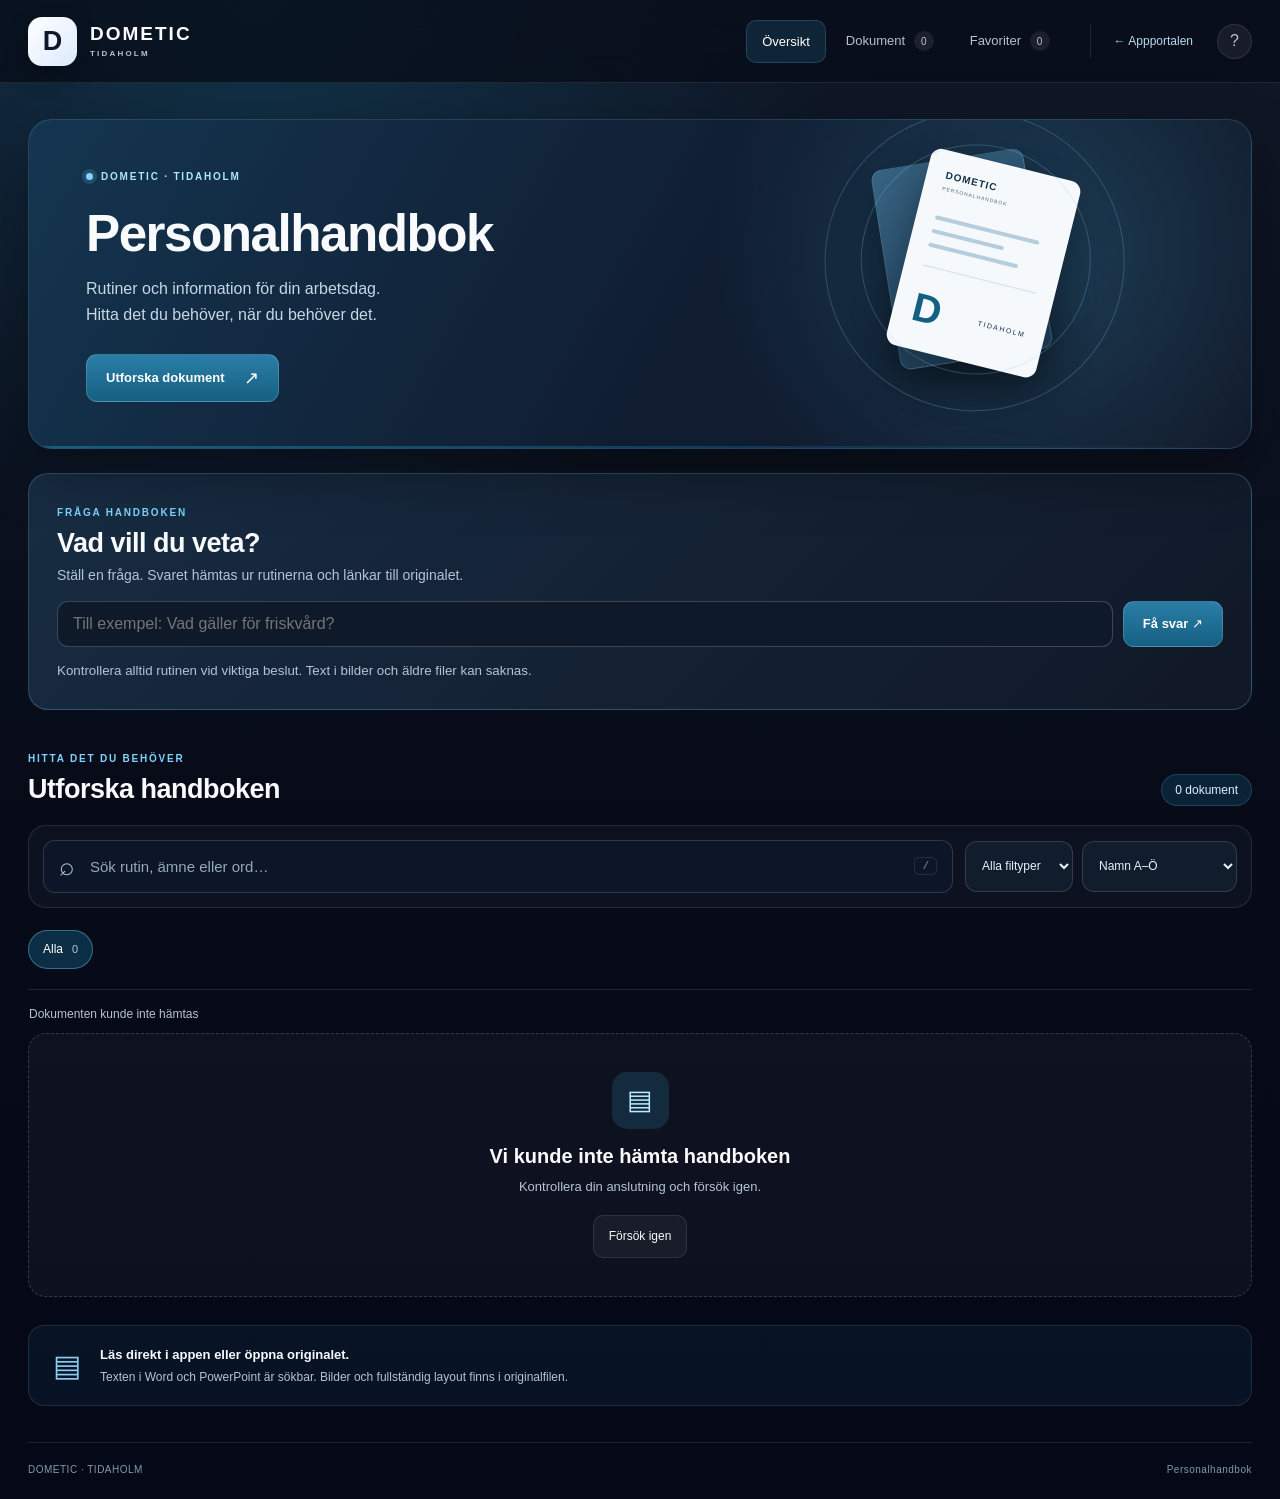
==== commit 942385ac: "Add sourced question answers to handbook" ====
--- a/web/index.html
+++ b/web/index.html
@@ -26,6 +26,13 @@
     <div class="hero-copy"><span class="eyebrow"><i></i> DOMETIC · TIDAHOLM</span><h1>Personalhandbok</h1><p>Rutiner och information för din arbetsdag.<br>Hitta det du behöver, när du behöver det.</p><a class="hero-action" href="#library">Utforska dokument <span aria-hidden="true">↗</span></a></div>
     <div class="hero-visual" aria-hidden="true"><div class="file-back"></div><div class="file-front"><span class="file-top"><b>DOMETIC</b><small>PERSONALHANDBOK</small></span><span class="file-line long"></span><span class="file-line"></span><span class="file-line medium"></span><span class="file-divider"></span><span class="file-symbol">D</span><span class="file-bottom">TIDAHOLM</span></div><span class="hero-orbit one"></span><span class="hero-orbit two"></span></div>
   </section>
+  <section class="ask-panel" aria-labelledby="ask-title">
+    <span class="eyebrow section-eyebrow">FRÅGA HANDBOKEN</span><h2 id="ask-title">Vad vill du veta?</h2>
+    <p>Ställ en fråga. Svaret hämtas ur rutinerna och länkar till originalet.</p>
+    <form id="ask-form"><label class="sr-only" for="question">Din fråga</label><input id="question" type="search" required minlength="3" placeholder="Till exempel: Vad gäller för friskvård?" autocomplete="off"><button class="primary" type="submit">Få svar ↗</button></form>
+    <div id="answer" class="answer" role="status" aria-live="polite" hidden></div>
+    <small>Kontrollera alltid rutinen vid viktiga beslut. Text i bilder och äldre filer kan saknas.</small>
+  </section>
   <section id="library" class="library" aria-labelledby="section-title">
     <div class="section-head"><div><span class="eyebrow section-eyebrow" id="section-eyebrow">SÖK OCH UTFORSKA</span><h2 id="section-title">Utforska handboken</h2></div><span class="total-pill" id="total">0 dokument</span></div>
     <div class="toolbar"><div class="search-box"><span aria-hidden="true" class="search-icon">⌕</span><label class="sr-only" for="search">Sök i handboken</label><input id="search" type="search" placeholder="Sök rutin, ämne eller ord…" autocomplete="off"><kbd aria-hidden="true">/</kbd></div><div class="select-row"><label class="sr-only" for="format">Filtyp</label><select id="format"><option value="all">Alla filtyper</option><option value="word">Word</option><option value="powerpoint">PowerPoint</option><option value="pdf">PDF</option></select><label class="sr-only" for="sort">Sortering</label><select id="sort"><option value="az">Namn A–Ö</option><option value="recent">Senast uppdaterade</option></select></div></div>
--- a/web/style.css
+++ b/web/style.css
@@ -1 +1,3 @@
 :root{--bg:#070b18;--panel:#111827;--card:#1e293b;--card2:#263244;--accent:#156082;--accent2:#2b7da6;--text:#f8fafc;--muted:#b6c3d4;--line:rgba(255,255,255,.10);--blue:#7dd3fc;color:var(--text);font-family:Segoe UI,Arial,sans-serif;background:var(--bg);font-synthesis:none}*{box-sizing:border-box}html{scroll-behavior:smooth}body{margin:0;min-height:100vh;background:radial-gradient(circle at 20% 0%,rgba(21,96,130,.38),transparent 32%),linear-gradient(180deg,#101827 0%,#070b18 55%,#050816 100%)}button,input,select{font:inherit}button,a,input,select{-webkit-tap-highlight-color:transparent}button{cursor:pointer;color:inherit}button:active{transform:translateY(1px)}button:focus-visible,a:focus-visible,input:focus-visible,select:focus-visible{outline:3px solid var(--blue);outline-offset:3px}a{color:inherit}.shell{min-height:100vh}.skip{position:absolute;top:-100px;z-index:100;background:#fff;color:#07101e;padding:12px}.skip:focus{top:10px}.site-header{border-bottom:1px solid var(--line);background:rgba(7,11,24,.74);backdrop-filter:blur(16px);position:sticky;top:0;z-index:5}.header-inner{max-width:1320px;padding:16px 28px;margin:auto;display:flex;align-items:center;gap:24px;min-height:82px}.brand{display:flex;align-items:center;gap:13px;text-decoration:none;flex-shrink:0}.brand-mark{width:49px;height:49px;border-radius:14px;background:linear-gradient(135deg,#fff,#dbeafe);color:#0f172a;display:grid;place-items:center;font-size:27px;font-weight:800;box-shadow:0 10px 25px #0004}.brand-text{font-size:19px;letter-spacing:2px;font-weight:800;line-height:1}.brand-text small{display:block;letter-spacing:2.2px;font-size:8px;color:var(--muted);margin-top:7px}.header-nav{margin-left:auto;display:flex;gap:4px;align-items:center}.nav{border:1px solid transparent;background:transparent;color:var(--muted);padding:11px 15px;border-radius:10px;font-size:13px;min-height:43px}.nav.active,.nav:hover{background:rgba(43,125,166,.20);border-color:rgba(125,211,252,.19);color:#fff}.nav b{display:inline-grid;place-items:center;margin-left:5px;background:#ffffff14;border-radius:50%;min-width:20px;height:20px;font-size:10px;font-weight:500}.portal-link{font-size:12px;text-decoration:none;color:#b9dcf0;white-space:nowrap;border-left:1px solid var(--line);padding:10px 0 10px 23px}.portal-link:hover{text-decoration:underline}.help-button{width:35px;height:35px;flex-shrink:0;border-radius:50%;border:1px solid var(--line);background:#ffffff10;color:var(--muted)}main{max-width:1320px;margin:auto;padding:36px 28px 24px}.hero{min-height:306px;position:relative;overflow:hidden;display:flex;align-items:center;padding:46px 57px;border:1px solid rgba(125,211,252,.18);border-radius:24px;background:radial-gradient(circle at 82% 40%,rgba(64,163,207,.25),transparent 31%),linear-gradient(120deg,#143550,#101d31 55%,#111827);box-shadow:0 24px 60px #0005}.hero:after{content:"";position:absolute;inset:auto 0 0;height:2px;background:linear-gradient(90deg,#156082,transparent)}.hero-copy{position:relative;z-index:1}.eyebrow{display:inline-flex;align-items:center;gap:8px;color:#aee5ff;letter-spacing:1.8px;font-weight:700;font-size:10px}.eyebrow i{width:7px;height:7px;border-radius:50%;background:#7dd3fc;box-shadow:0 0 0 4px #7dd3fc29}.hero h1{font-size:clamp(36px,4vw,58px);letter-spacing:-1.5px;font-weight:700;margin:20px 0 13px}.hero p{color:#c6d7e5;font-size:16px;line-height:1.65;margin:0 0 25px}.hero-action,.primary{display:inline-flex;align-items:center;gap:20px;justify-content:center;padding:12px 19px;border:1px solid rgba(255,255,255,.16);background:linear-gradient(180deg,var(--accent2),var(--accent));border-radius:11px;color:#fff;font-weight:600;text-decoration:none;font-size:13px;min-height:44px}.hero-action:hover,.primary:hover{filter:brightness(1.17)}.hero-action span{font-size:18px}.hero-visual{position:absolute;width:270px;height:240px;right:11%;top:29px;transform:rotate(5deg)}.file-back,.file-front{position:absolute;width:154px;height:202px;border-radius:11px;box-shadow:0 20px 40px #0005}.file-back{background:linear-gradient(150deg,#376382,#1d3e59);transform:rotate(-14deg);left:37px;top:11px;border:1px solid #83bada45}.file-front{background:#f5f9fc;color:#153148;left:59px;top:13px;padding:19px;transform:rotate(9deg)}.file-top{display:flex;flex-direction:column;gap:5px}.file-top b{letter-spacing:1px;font-size:10px}.file-top small{font-size:5px;letter-spacing:1px;color:#536b7d}.file-line{display:block;margin-top:10px;height:4px;border-radius:4px;width:64%;background:#b6cddd}.file-line.long{width:92%;margin-top:25px}.file-line.medium{width:79%}.file-divider{display:block;height:1px;background:#d0dfec;margin:19px 0}.file-symbol{font-size:40px;font-weight:900;color:#156082}.file-bottom{font-size:7px;letter-spacing:1.6px;float:right;margin-top:20px}.hero-orbit{position:absolute;border:1px solid #8fc7e43d;border-radius:50%;width:230px;height:230px;left:13px;top:-4px}.hero-orbit.two{width:300px;height:300px;left:-23px;top:-37px}.library{padding:38px 0 0;scroll-margin-top:100px}.section-head{display:flex;align-items:end;justify-content:space-between;gap:16px}.section-eyebrow{color:var(--blue)}h2{font-size:27px;letter-spacing:-.5px;margin:8px 0 20px}.total-pill{background:rgba(21,96,130,.28);border:1px solid rgba(125,211,252,.18);border-radius:999px;padding:8px 13px;font-size:12px;color:#d9f3ff;margin-bottom:19px;white-space:nowrap}.toolbar{display:flex;align-items:center;gap:12px;padding:14px;border:1px solid var(--line);background:rgba(17,24,39,.66);border-radius:18px}.search-box{display:flex;align-items:center;gap:13px;padding:0 15px;border:1px solid rgba(255,255,255,.14);background:rgba(15,23,42,.86);border-radius:12px;min-width:0;flex:1;height:53px}.search-box:focus-within{border-color:var(--blue);box-shadow:0 0 0 3px #7dd3fc22}.search-icon{font-size:26px;color:#a4bfd0;line-height:1}.search-box input{border:0;background:transparent;color:var(--text);outline:0;min-width:0;width:100%;font-size:15px}.search-box input::placeholder{color:#95a9b9}.search-box kbd{font-size:11px;color:#788fa0;border:1px solid var(--line);border-radius:5px;padding:2px 7px}.select-row{display:flex;gap:9px}.select-row select{min-height:51px;border:1px solid rgba(255,255,255,.14);border-radius:12px;background:#111c2d;color:#e7f2f9;padding:0 12px;max-width:174px;font-size:12px}.categories{display:flex;flex-wrap:wrap;gap:9px;padding:22px 0 20px}.chip{border-radius:999px;border:1px solid var(--line);background:#ffffff0b;color:#c8d5e2;font-size:12px;padding:9px 14px;min-height:39px;display:flex;align-items:center;gap:9px}.chip span{opacity:.72;font-size:11px}.chip.active,.chip:hover{background:rgba(21,96,130,.43);border-color:rgba(125,211,252,.38);color:white}.list-toolbar{border-top:1px solid var(--line);padding:17px 1px 12px}.list-toolbar p{margin:0;color:var(--muted);font-size:12px}.documents{display:grid;grid-template-columns:repeat(2,minmax(0,1fr));gap:13px}.doc-card{min-width:0;display:flex;align-items:center;background:linear-gradient(180deg,var(--card2),var(--card));border:1px solid var(--line);border-radius:17px;box-shadow:0 16px 35px #0003;transition:transform .18s,border-color .18s}.doc-card:hover{transform:translateY(-3px);border-color:rgba(159,227,255,.35)}.doc-open{display:flex;align-items:center;gap:17px;flex:1;min-width:0;text-align:left;border:0;background:none;padding:20px 11px 20px 19px;min-height:90px}.file-icon{flex-shrink:0;display:grid;place-items:center;width:46px;height:50px;border-radius:11px;background:rgba(43,125,166,.3);border:1px solid #7dd3fc28;color:#bdeaff;font-size:19px;font-weight:bold}.file-icon.ppt{color:#ffd4c7;background:#8e482f52;border-color:#e49c7b3d}.file-icon.pdf{color:#ffd7d7;background:#8e323252;border-color:#f88a8a38;font-size:12px}.doc-copy{min-width:0}.doc-copy strong{display:block;font-size:14px;line-height:1.35;overflow-wrap:anywhere;font-weight:650}.doc-copy p{color:var(--muted);font-size:11px;margin:7px 0 0;line-height:1.45}.doc-copy .snippet{display:-webkit-box;-webkit-box-orient:vertical;-webkit-line-clamp:2;overflow:hidden;color:#cedbe5;font-size:12px}.fav{flex-shrink:0;border:0;background:none;color:#aab9c8;font-size:26px;min-width:44px;min-height:48px;margin-right:10px}.fav.saved{color:#ffca66}.empty{text-align:center;background:#ffffff09;border:1px dashed #ffffff2b;border-radius:18px;padding:38px 20px}.empty-icon{width:57px;height:57px;display:grid;place-items:center;background:#27739344;color:#bcecff;border-radius:15px;font-size:27px;margin:auto}.empty h3{font-size:20px;margin:16px 0 8px}.empty p{color:var(--muted);font-size:13px;line-height:1.7;max-width:450px;margin:0 auto 17px}.bottom-note{margin-top:28px;background:rgba(21,96,130,.14);border:1px solid var(--line);border-radius:16px;padding:19px 24px;display:flex;align-items:center;gap:19px}.note-icon{color:#8bcef1;font-size:30px}.bottom-note strong{font-size:13px}.bottom-note p{font-size:12px;color:var(--muted);margin:5px 0 0;line-height:1.5}footer{border-top:1px solid var(--line);margin-top:36px;padding:21px 0 0;display:flex;justify-content:space-between;color:#8499aa;font-size:10px;letter-spacing:.5px}.sr-only{position:absolute;clip:rect(0,0,0,0);width:1px;height:1px;overflow:hidden}.secondary{display:inline-flex;align-items:center;justify-content:center;min-height:43px;padding:10px 15px;border-radius:10px;background:#ffffff0c;border:1px solid var(--line);color:var(--text);font-size:12px}.secondary:hover{background:#ffffff1b}.mobile-nav{display:none}dialog{background:#152135;border:1px solid #7dd3fc38;color:var(--text);border-radius:18px;box-shadow:0 30px 90px #0009;max-height:90dvh}dialog::backdrop{background:#020816bb;backdrop-filter:blur(4px)}#reader{padding:0;width:min(850px,95vw)}.reader-head{display:flex;justify-content:space-between;padding:16px 24px;position:sticky;top:0;background:#152135;border-bottom:1px solid var(--line);z-index:1}.reader-body{padding:29px 37px 45px;overflow-wrap:anywhere}.reader-body h2{font-size:31px;margin:10px 0 22px}.reader-actions{display:flex;gap:10px;flex-wrap:wrap}.reading-note{font-size:12px;color:#c4d3e0;background:#ffffff0b;border-left:3px solid var(--accent2);border-radius:4px;padding:13px 16px;line-height:1.7;margin:24px 0}#reader-content p{white-space:pre-wrap;font-size:15px;line-height:1.85;color:#e8eef5}#reader-content h3{font-size:19px;margin-top:29px;color:#aee5ff}#reader-content .table-wrap{overflow-x:auto}table{width:100%;border-collapse:collapse;font-size:13px;margin:17px 0}td{min-width:110px;border:1px solid #ffffff30;padding:11px;white-space:pre-wrap}tr:first-child{background:#ffffff12}#help{width:min(490px,93vw);padding:35px}#help p{font-size:14px;line-height:1.75;color:var(--muted)}#help h3{font-size:16px;margin-top:25px}.close{float:right;border:0;background:none;color:white;font-size:27px;width:40px;height:40px;margin:-16px -16px 0 5px}#toast{position:fixed;left:50%;bottom:25px;transform:translateX(-50%);background:#aee5ff;color:#10283a;border-radius:10px;padding:12px 18px;z-index:11;font-size:12px;display:none}#toast.visible{display:block}[hidden]{display:none!important}body:has(dialog[open]){overflow:hidden}@media(max-width:920px){.header-inner{gap:12px}.portal-link{display:none}.hero-visual{right:5%}.hero{padding:40px}.documents{grid-template-columns:1fr}}@media(max-width:720px){.site-header{position:relative}.header-inner{min-height:68px;padding:11px 16px}.brand-mark{width:42px;height:42px;border-radius:12px;font-size:24px}.brand-text{font-size:17px}.brand-text small{font-size:7px}.header-nav{display:none}.help-button{margin-left:auto}.portal-link{display:block;border:0;padding:7px;font-size:11px}main{padding:18px 14px 100px}.hero{min-height:240px;padding:29px 23px;border-radius:19px}.hero h1{font-size:35px;margin:13px 0 11px}.hero p{font-size:12px;max-width:255px;margin:0 0 17px}.hero-action{font-size:11px;min-height:39px;padding:8px 13px}.hero-visual{right:-60px;top:39px;transform:scale(.55) rotate(5deg);opacity:.54;transform-origin:center center}.eyebrow{font-size:9px;letter-spacing:1.2px}.library{padding-top:27px;scroll-margin-top:15px}h2{font-size:22px;margin:7px 0 18px}.total-pill{font-size:10px;padding:7px 10px}.toolbar{flex-wrap:wrap;padding:10px;gap:9px}.search-box{flex-basis:100%;height:52px}.search-box input{font-size:16px}.search-box input::placeholder{font-size:13px}.search-box kbd{display:none}.select-row{width:100%}.select-row select{flex:1;min-width:0;max-width:none;min-height:42px}.categories{gap:7px;padding:16px 0}.chip{font-size:11px;padding:8px 10px;min-height:37px}.documents{gap:10px}.doc-open{min-height:79px;padding:15px 10px 15px 14px;gap:12px}.doc-copy strong{font-size:13px}.file-icon{width:42px;height:46px}.fav{margin-right:5px}.bottom-note{margin-top:22px;padding:17px}.bottom-note p{font-size:11px}footer{font-size:9px}.mobile-nav{display:flex;position:fixed;bottom:0;left:0;right:0;z-index:6;border-top:1px solid var(--line);background:#0c1423f2;backdrop-filter:blur(12px);padding:7px 12px calc(7px + env(safe-area-inset-bottom))}.mobile-nav button{flex:1;min-height:51px;border:0;background:none;color:#b6c3d4;display:grid;justify-items:center;gap:1px;font-size:10px;border-radius:9px;padding:4px}.mobile-nav span{font-size:22px}.mobile-nav button.active{background:#20506c;color:#fff}#reader{width:100%;max-width:100%;height:100dvh;max-height:100dvh;margin:0;border:0;border-radius:0}.reader-head{padding:13px 17px}.reader-body{padding:24px 20px 45px}.reader-body h2{font-size:25px}#toast{bottom:90px;width:max-content;max-width:90vw}}@media(max-width:375px){.hero h1{font-size:29px}.hero-visual{right:-89px;opacity:.4}.portal-link{font-size:10px}.brand-text{font-size:15px}.brand{gap:8px}}@media(prefers-reduced-motion:reduce){*{scroll-behavior:auto!important;transition:none!important}}
+
+.ask-panel{margin-top:24px;padding:28px;border:1px solid rgba(125,211,252,.25);border-radius:20px;background:linear-gradient(135deg,#172c42,#111827)}.ask-panel h2{margin:8px 0}.ask-panel>p{color:var(--muted);margin:0 0 18px;font-size:14px}.ask-panel form{display:flex;gap:10px}.ask-panel input{flex:1;min-width:0;background:#0e1929;border:1px solid #ffffff32;border-radius:11px;color:#fff;padding:13px 15px;font-size:16px}.ask-panel small{display:block;color:var(--muted);line-height:1.5;margin-top:14px}.answer{margin-top:20px;border-top:1px solid var(--line);padding-top:17px}.answer h3{font-size:17px;margin:0 0 13px}.answer-hit{background:#ffffff0a;border:1px solid var(--line);border-radius:12px;margin-top:10px;padding:14px 17px}.answer-quote{white-space:pre-wrap;line-height:1.6;margin:0 0 10px}.answer-source{font-size:13px;color:#aee5ff;overflow-wrap:anywhere}.answer-caution{color:var(--muted);font-size:12px;line-height:1.5}@media(max-width:720px){.ask-panel{padding:21px 16px}.ask-panel form{flex-direction:column}.ask-panel form button{width:100%}}
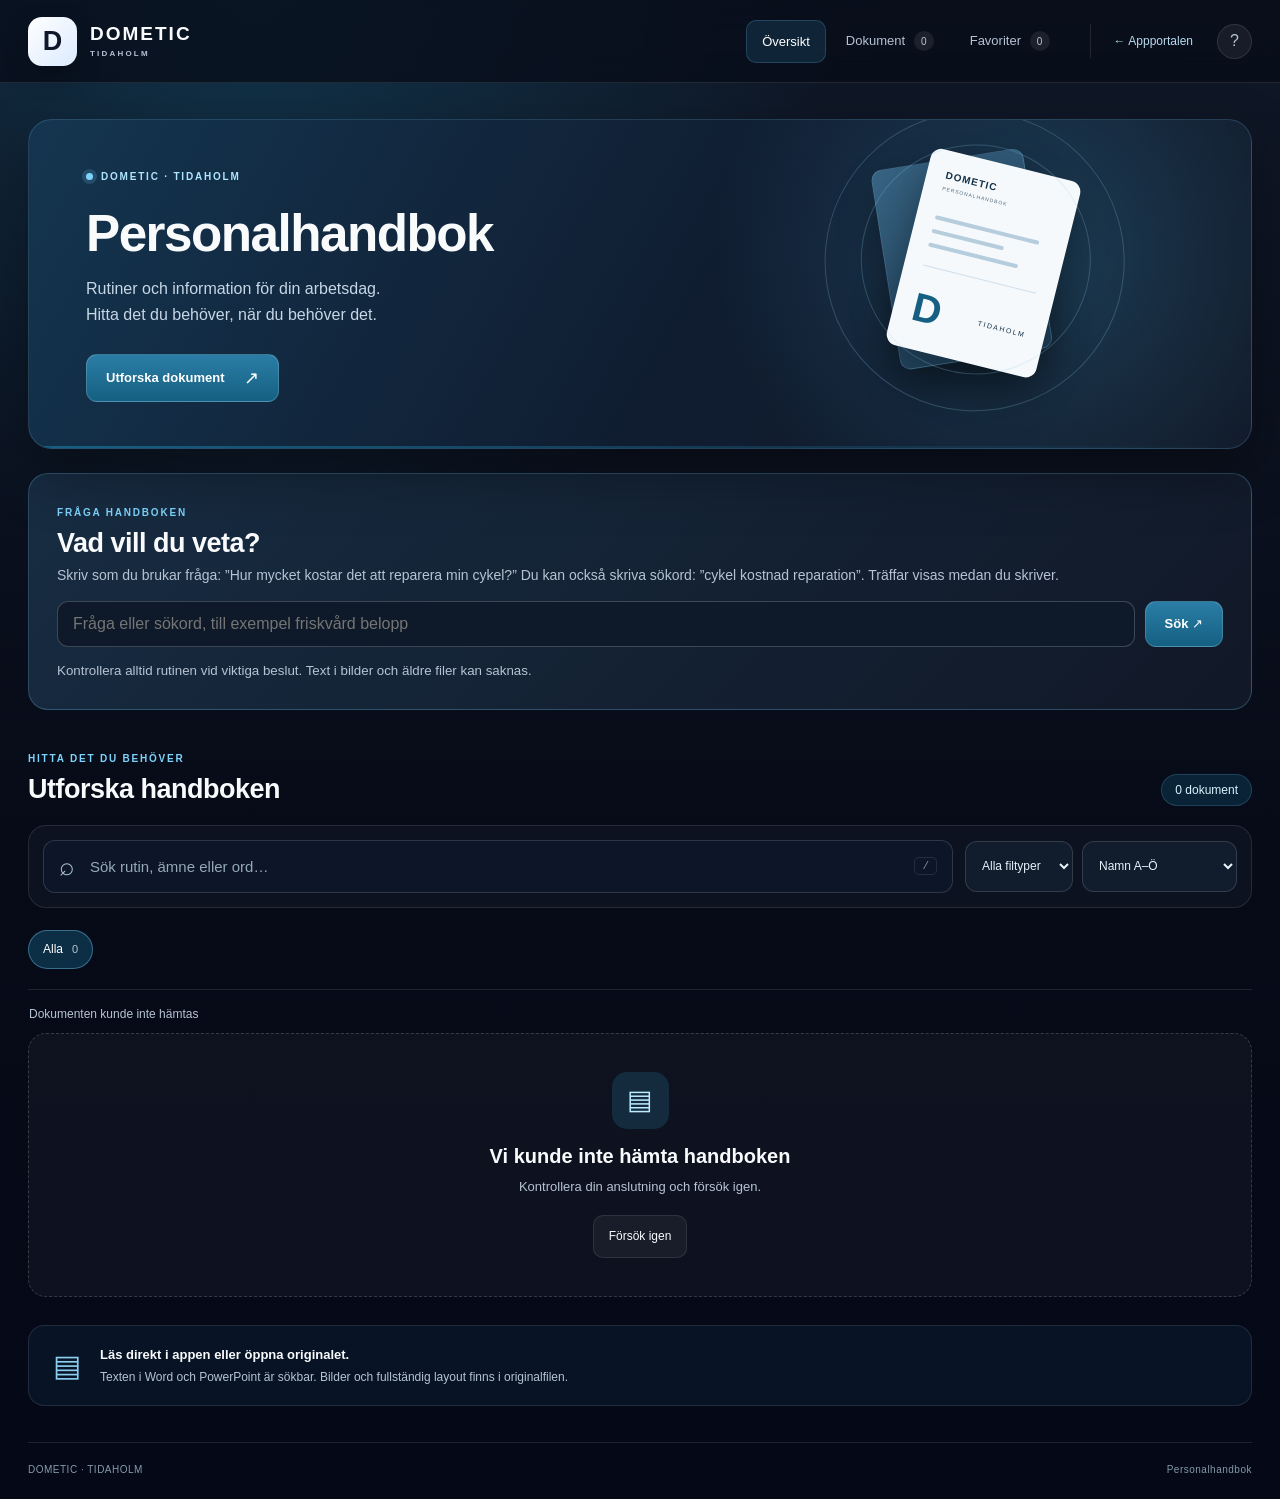
==== commit a93a0219: "Improve live handbook questions and highlight sources" ====
--- a/web/index.html
+++ b/web/index.html
@@ -28,8 +28,8 @@
   </section>
   <section class="ask-panel" aria-labelledby="ask-title">
     <span class="eyebrow section-eyebrow">FRÅGA HANDBOKEN</span><h2 id="ask-title">Vad vill du veta?</h2>
-    <p>Ställ en fråga. Svaret hämtas ur rutinerna och länkar till originalet.</p>
-    <form id="ask-form"><label class="sr-only" for="question">Din fråga</label><input id="question" type="search" required minlength="3" placeholder="Till exempel: Vad gäller för friskvård?" autocomplete="off"><button class="primary" type="submit">Få svar ↗</button></form>
+    <p>Skriv som du brukar fråga: ”Hur mycket kostar det att reparera min cykel?” Du kan också skriva sökord: ”cykel kostnad reparation”. Träffar visas medan du skriver.</p>
+    <form id="ask-form"><label class="sr-only" for="question">Din fråga</label><input id="question" type="search" required minlength="3" placeholder="Fråga eller sökord, till exempel friskvård belopp" autocomplete="off"><button class="primary" type="submit">Sök ↗</button></form>
     <div id="answer" class="answer" role="status" aria-live="polite" hidden></div>
     <small>Kontrollera alltid rutinen vid viktiga beslut. Text i bilder och äldre filer kan saknas.</small>
   </section>
--- a/web/style.css
+++ b/web/style.css
@@ -1,3 +1,4 @@
 :root{--bg:#070b18;--panel:#111827;--card:#1e293b;--card2:#263244;--accent:#156082;--accent2:#2b7da6;--text:#f8fafc;--muted:#b6c3d4;--line:rgba(255,255,255,.10);--blue:#7dd3fc;color:var(--text);font-family:Segoe UI,Arial,sans-serif;background:var(--bg);font-synthesis:none}*{box-sizing:border-box}html{scroll-behavior:smooth}body{margin:0;min-height:100vh;background:radial-gradient(circle at 20% 0%,rgba(21,96,130,.38),transparent 32%),linear-gradient(180deg,#101827 0%,#070b18 55%,#050816 100%)}button,input,select{font:inherit}button,a,input,select{-webkit-tap-highlight-color:transparent}button{cursor:pointer;color:inherit}button:active{transform:translateY(1px)}button:focus-visible,a:focus-visible,input:focus-visible,select:focus-visible{outline:3px solid var(--blue);outline-offset:3px}a{color:inherit}.shell{min-height:100vh}.skip{position:absolute;top:-100px;z-index:100;background:#fff;color:#07101e;padding:12px}.skip:focus{top:10px}.site-header{border-bottom:1px solid var(--line);background:rgba(7,11,24,.74);backdrop-filter:blur(16px);position:sticky;top:0;z-index:5}.header-inner{max-width:1320px;padding:16px 28px;margin:auto;display:flex;align-items:center;gap:24px;min-height:82px}.brand{display:flex;align-items:center;gap:13px;text-decoration:none;flex-shrink:0}.brand-mark{width:49px;height:49px;border-radius:14px;background:linear-gradient(135deg,#fff,#dbeafe);color:#0f172a;display:grid;place-items:center;font-size:27px;font-weight:800;box-shadow:0 10px 25px #0004}.brand-text{font-size:19px;letter-spacing:2px;font-weight:800;line-height:1}.brand-text small{display:block;letter-spacing:2.2px;font-size:8px;color:var(--muted);margin-top:7px}.header-nav{margin-left:auto;display:flex;gap:4px;align-items:center}.nav{border:1px solid transparent;background:transparent;color:var(--muted);padding:11px 15px;border-radius:10px;font-size:13px;min-height:43px}.nav.active,.nav:hover{background:rgba(43,125,166,.20);border-color:rgba(125,211,252,.19);color:#fff}.nav b{display:inline-grid;place-items:center;margin-left:5px;background:#ffffff14;border-radius:50%;min-width:20px;height:20px;font-size:10px;font-weight:500}.portal-link{font-size:12px;text-decoration:none;color:#b9dcf0;white-space:nowrap;border-left:1px solid var(--line);padding:10px 0 10px 23px}.portal-link:hover{text-decoration:underline}.help-button{width:35px;height:35px;flex-shrink:0;border-radius:50%;border:1px solid var(--line);background:#ffffff10;color:var(--muted)}main{max-width:1320px;margin:auto;padding:36px 28px 24px}.hero{min-height:306px;position:relative;overflow:hidden;display:flex;align-items:center;padding:46px 57px;border:1px solid rgba(125,211,252,.18);border-radius:24px;background:radial-gradient(circle at 82% 40%,rgba(64,163,207,.25),transparent 31%),linear-gradient(120deg,#143550,#101d31 55%,#111827);box-shadow:0 24px 60px #0005}.hero:after{content:"";position:absolute;inset:auto 0 0;height:2px;background:linear-gradient(90deg,#156082,transparent)}.hero-copy{position:relative;z-index:1}.eyebrow{display:inline-flex;align-items:center;gap:8px;color:#aee5ff;letter-spacing:1.8px;font-weight:700;font-size:10px}.eyebrow i{width:7px;height:7px;border-radius:50%;background:#7dd3fc;box-shadow:0 0 0 4px #7dd3fc29}.hero h1{font-size:clamp(36px,4vw,58px);letter-spacing:-1.5px;font-weight:700;margin:20px 0 13px}.hero p{color:#c6d7e5;font-size:16px;line-height:1.65;margin:0 0 25px}.hero-action,.primary{display:inline-flex;align-items:center;gap:20px;justify-content:center;padding:12px 19px;border:1px solid rgba(255,255,255,.16);background:linear-gradient(180deg,var(--accent2),var(--accent));border-radius:11px;color:#fff;font-weight:600;text-decoration:none;font-size:13px;min-height:44px}.hero-action:hover,.primary:hover{filter:brightness(1.17)}.hero-action span{font-size:18px}.hero-visual{position:absolute;width:270px;height:240px;right:11%;top:29px;transform:rotate(5deg)}.file-back,.file-front{position:absolute;width:154px;height:202px;border-radius:11px;box-shadow:0 20px 40px #0005}.file-back{background:linear-gradient(150deg,#376382,#1d3e59);transform:rotate(-14deg);left:37px;top:11px;border:1px solid #83bada45}.file-front{background:#f5f9fc;color:#153148;left:59px;top:13px;padding:19px;transform:rotate(9deg)}.file-top{display:flex;flex-direction:column;gap:5px}.file-top b{letter-spacing:1px;font-size:10px}.file-top small{font-size:5px;letter-spacing:1px;color:#536b7d}.file-line{display:block;margin-top:10px;height:4px;border-radius:4px;width:64%;background:#b6cddd}.file-line.long{width:92%;margin-top:25px}.file-line.medium{width:79%}.file-divider{display:block;height:1px;background:#d0dfec;margin:19px 0}.file-symbol{font-size:40px;font-weight:900;color:#156082}.file-bottom{font-size:7px;letter-spacing:1.6px;float:right;margin-top:20px}.hero-orbit{position:absolute;border:1px solid #8fc7e43d;border-radius:50%;width:230px;height:230px;left:13px;top:-4px}.hero-orbit.two{width:300px;height:300px;left:-23px;top:-37px}.library{padding:38px 0 0;scroll-margin-top:100px}.section-head{display:flex;align-items:end;justify-content:space-between;gap:16px}.section-eyebrow{color:var(--blue)}h2{font-size:27px;letter-spacing:-.5px;margin:8px 0 20px}.total-pill{background:rgba(21,96,130,.28);border:1px solid rgba(125,211,252,.18);border-radius:999px;padding:8px 13px;font-size:12px;color:#d9f3ff;margin-bottom:19px;white-space:nowrap}.toolbar{display:flex;align-items:center;gap:12px;padding:14px;border:1px solid var(--line);background:rgba(17,24,39,.66);border-radius:18px}.search-box{display:flex;align-items:center;gap:13px;padding:0 15px;border:1px solid rgba(255,255,255,.14);background:rgba(15,23,42,.86);border-radius:12px;min-width:0;flex:1;height:53px}.search-box:focus-within{border-color:var(--blue);box-shadow:0 0 0 3px #7dd3fc22}.search-icon{font-size:26px;color:#a4bfd0;line-height:1}.search-box input{border:0;background:transparent;color:var(--text);outline:0;min-width:0;width:100%;font-size:15px}.search-box input::placeholder{color:#95a9b9}.search-box kbd{font-size:11px;color:#788fa0;border:1px solid var(--line);border-radius:5px;padding:2px 7px}.select-row{display:flex;gap:9px}.select-row select{min-height:51px;border:1px solid rgba(255,255,255,.14);border-radius:12px;background:#111c2d;color:#e7f2f9;padding:0 12px;max-width:174px;font-size:12px}.categories{display:flex;flex-wrap:wrap;gap:9px;padding:22px 0 20px}.chip{border-radius:999px;border:1px solid var(--line);background:#ffffff0b;color:#c8d5e2;font-size:12px;padding:9px 14px;min-height:39px;display:flex;align-items:center;gap:9px}.chip span{opacity:.72;font-size:11px}.chip.active,.chip:hover{background:rgba(21,96,130,.43);border-color:rgba(125,211,252,.38);color:white}.list-toolbar{border-top:1px solid var(--line);padding:17px 1px 12px}.list-toolbar p{margin:0;color:var(--muted);font-size:12px}.documents{display:grid;grid-template-columns:repeat(2,minmax(0,1fr));gap:13px}.doc-card{min-width:0;display:flex;align-items:center;background:linear-gradient(180deg,var(--card2),var(--card));border:1px solid var(--line);border-radius:17px;box-shadow:0 16px 35px #0003;transition:transform .18s,border-color .18s}.doc-card:hover{transform:translateY(-3px);border-color:rgba(159,227,255,.35)}.doc-open{display:flex;align-items:center;gap:17px;flex:1;min-width:0;text-align:left;border:0;background:none;padding:20px 11px 20px 19px;min-height:90px}.file-icon{flex-shrink:0;display:grid;place-items:center;width:46px;height:50px;border-radius:11px;background:rgba(43,125,166,.3);border:1px solid #7dd3fc28;color:#bdeaff;font-size:19px;font-weight:bold}.file-icon.ppt{color:#ffd4c7;background:#8e482f52;border-color:#e49c7b3d}.file-icon.pdf{color:#ffd7d7;background:#8e323252;border-color:#f88a8a38;font-size:12px}.doc-copy{min-width:0}.doc-copy strong{display:block;font-size:14px;line-height:1.35;overflow-wrap:anywhere;font-weight:650}.doc-copy p{color:var(--muted);font-size:11px;margin:7px 0 0;line-height:1.45}.doc-copy .snippet{display:-webkit-box;-webkit-box-orient:vertical;-webkit-line-clamp:2;overflow:hidden;color:#cedbe5;font-size:12px}.fav{flex-shrink:0;border:0;background:none;color:#aab9c8;font-size:26px;min-width:44px;min-height:48px;margin-right:10px}.fav.saved{color:#ffca66}.empty{text-align:center;background:#ffffff09;border:1px dashed #ffffff2b;border-radius:18px;padding:38px 20px}.empty-icon{width:57px;height:57px;display:grid;place-items:center;background:#27739344;color:#bcecff;border-radius:15px;font-size:27px;margin:auto}.empty h3{font-size:20px;margin:16px 0 8px}.empty p{color:var(--muted);font-size:13px;line-height:1.7;max-width:450px;margin:0 auto 17px}.bottom-note{margin-top:28px;background:rgba(21,96,130,.14);border:1px solid var(--line);border-radius:16px;padding:19px 24px;display:flex;align-items:center;gap:19px}.note-icon{color:#8bcef1;font-size:30px}.bottom-note strong{font-size:13px}.bottom-note p{font-size:12px;color:var(--muted);margin:5px 0 0;line-height:1.5}footer{border-top:1px solid var(--line);margin-top:36px;padding:21px 0 0;display:flex;justify-content:space-between;color:#8499aa;font-size:10px;letter-spacing:.5px}.sr-only{position:absolute;clip:rect(0,0,0,0);width:1px;height:1px;overflow:hidden}.secondary{display:inline-flex;align-items:center;justify-content:center;min-height:43px;padding:10px 15px;border-radius:10px;background:#ffffff0c;border:1px solid var(--line);color:var(--text);font-size:12px}.secondary:hover{background:#ffffff1b}.mobile-nav{display:none}dialog{background:#152135;border:1px solid #7dd3fc38;color:var(--text);border-radius:18px;box-shadow:0 30px 90px #0009;max-height:90dvh}dialog::backdrop{background:#020816bb;backdrop-filter:blur(4px)}#reader{padding:0;width:min(850px,95vw)}.reader-head{display:flex;justify-content:space-between;padding:16px 24px;position:sticky;top:0;background:#152135;border-bottom:1px solid var(--line);z-index:1}.reader-body{padding:29px 37px 45px;overflow-wrap:anywhere}.reader-body h2{font-size:31px;margin:10px 0 22px}.reader-actions{display:flex;gap:10px;flex-wrap:wrap}.reading-note{font-size:12px;color:#c4d3e0;background:#ffffff0b;border-left:3px solid var(--accent2);border-radius:4px;padding:13px 16px;line-height:1.7;margin:24px 0}#reader-content p{white-space:pre-wrap;font-size:15px;line-height:1.85;color:#e8eef5}#reader-content h3{font-size:19px;margin-top:29px;color:#aee5ff}#reader-content .table-wrap{overflow-x:auto}table{width:100%;border-collapse:collapse;font-size:13px;margin:17px 0}td{min-width:110px;border:1px solid #ffffff30;padding:11px;white-space:pre-wrap}tr:first-child{background:#ffffff12}#help{width:min(490px,93vw);padding:35px}#help p{font-size:14px;line-height:1.75;color:var(--muted)}#help h3{font-size:16px;margin-top:25px}.close{float:right;border:0;background:none;color:white;font-size:27px;width:40px;height:40px;margin:-16px -16px 0 5px}#toast{position:fixed;left:50%;bottom:25px;transform:translateX(-50%);background:#aee5ff;color:#10283a;border-radius:10px;padding:12px 18px;z-index:11;font-size:12px;display:none}#toast.visible{display:block}[hidden]{display:none!important}body:has(dialog[open]){overflow:hidden}@media(max-width:920px){.header-inner{gap:12px}.portal-link{display:none}.hero-visual{right:5%}.hero{padding:40px}.documents{grid-template-columns:1fr}}@media(max-width:720px){.site-header{position:relative}.header-inner{min-height:68px;padding:11px 16px}.brand-mark{width:42px;height:42px;border-radius:12px;font-size:24px}.brand-text{font-size:17px}.brand-text small{font-size:7px}.header-nav{display:none}.help-button{margin-left:auto}.portal-link{display:block;border:0;padding:7px;font-size:11px}main{padding:18px 14px 100px}.hero{min-height:240px;padding:29px 23px;border-radius:19px}.hero h1{font-size:35px;margin:13px 0 11px}.hero p{font-size:12px;max-width:255px;margin:0 0 17px}.hero-action{font-size:11px;min-height:39px;padding:8px 13px}.hero-visual{right:-60px;top:39px;transform:scale(.55) rotate(5deg);opacity:.54;transform-origin:center center}.eyebrow{font-size:9px;letter-spacing:1.2px}.library{padding-top:27px;scroll-margin-top:15px}h2{font-size:22px;margin:7px 0 18px}.total-pill{font-size:10px;padding:7px 10px}.toolbar{flex-wrap:wrap;padding:10px;gap:9px}.search-box{flex-basis:100%;height:52px}.search-box input{font-size:16px}.search-box input::placeholder{font-size:13px}.search-box kbd{display:none}.select-row{width:100%}.select-row select{flex:1;min-width:0;max-width:none;min-height:42px}.categories{gap:7px;padding:16px 0}.chip{font-size:11px;padding:8px 10px;min-height:37px}.documents{gap:10px}.doc-open{min-height:79px;padding:15px 10px 15px 14px;gap:12px}.doc-copy strong{font-size:13px}.file-icon{width:42px;height:46px}.fav{margin-right:5px}.bottom-note{margin-top:22px;padding:17px}.bottom-note p{font-size:11px}footer{font-size:9px}.mobile-nav{display:flex;position:fixed;bottom:0;left:0;right:0;z-index:6;border-top:1px solid var(--line);background:#0c1423f2;backdrop-filter:blur(12px);padding:7px 12px calc(7px + env(safe-area-inset-bottom))}.mobile-nav button{flex:1;min-height:51px;border:0;background:none;color:#b6c3d4;display:grid;justify-items:center;gap:1px;font-size:10px;border-radius:9px;padding:4px}.mobile-nav span{font-size:22px}.mobile-nav button.active{background:#20506c;color:#fff}#reader{width:100%;max-width:100%;height:100dvh;max-height:100dvh;margin:0;border:0;border-radius:0}.reader-head{padding:13px 17px}.reader-body{padding:24px 20px 45px}.reader-body h2{font-size:25px}#toast{bottom:90px;width:max-content;max-width:90vw}}@media(max-width:375px){.hero h1{font-size:29px}.hero-visual{right:-89px;opacity:.4}.portal-link{font-size:10px}.brand-text{font-size:15px}.brand{gap:8px}}@media(prefers-reduced-motion:reduce){*{scroll-behavior:auto!important;transition:none!important}}
 
 .ask-panel{margin-top:24px;padding:28px;border:1px solid rgba(125,211,252,.25);border-radius:20px;background:linear-gradient(135deg,#172c42,#111827)}.ask-panel h2{margin:8px 0}.ask-panel>p{color:var(--muted);margin:0 0 18px;font-size:14px}.ask-panel form{display:flex;gap:10px}.ask-panel input{flex:1;min-width:0;background:#0e1929;border:1px solid #ffffff32;border-radius:11px;color:#fff;padding:13px 15px;font-size:16px}.ask-panel small{display:block;color:var(--muted);line-height:1.5;margin-top:14px}.answer{margin-top:20px;border-top:1px solid var(--line);padding-top:17px}.answer h3{font-size:17px;margin:0 0 13px}.answer-hit{background:#ffffff0a;border:1px solid var(--line);border-radius:12px;margin-top:10px;padding:14px 17px}.answer-quote{white-space:pre-wrap;line-height:1.6;margin:0 0 10px}.answer-source{font-size:13px;color:#aee5ff;overflow-wrap:anywhere}.answer-caution{color:var(--muted);font-size:12px;line-height:1.5}@media(max-width:720px){.ask-panel{padding:21px 16px}.ask-panel form{flex-direction:column}.ask-panel form button{width:100%}}
+.answer mark,.reader-match mark{background:#fbd36a;color:#102133;border-radius:3px;padding:0 2px}.answer h4{font-size:13px;color:var(--muted);margin:18px 0 8px}.answer-related{display:block;color:#aee5ff;font-size:13px;margin:8px 0}.reader-match{background:#fbd36a19;border-left:3px solid #fbd36a;padding:12px!important;border-radius:7px;scroll-margin-top:90px}
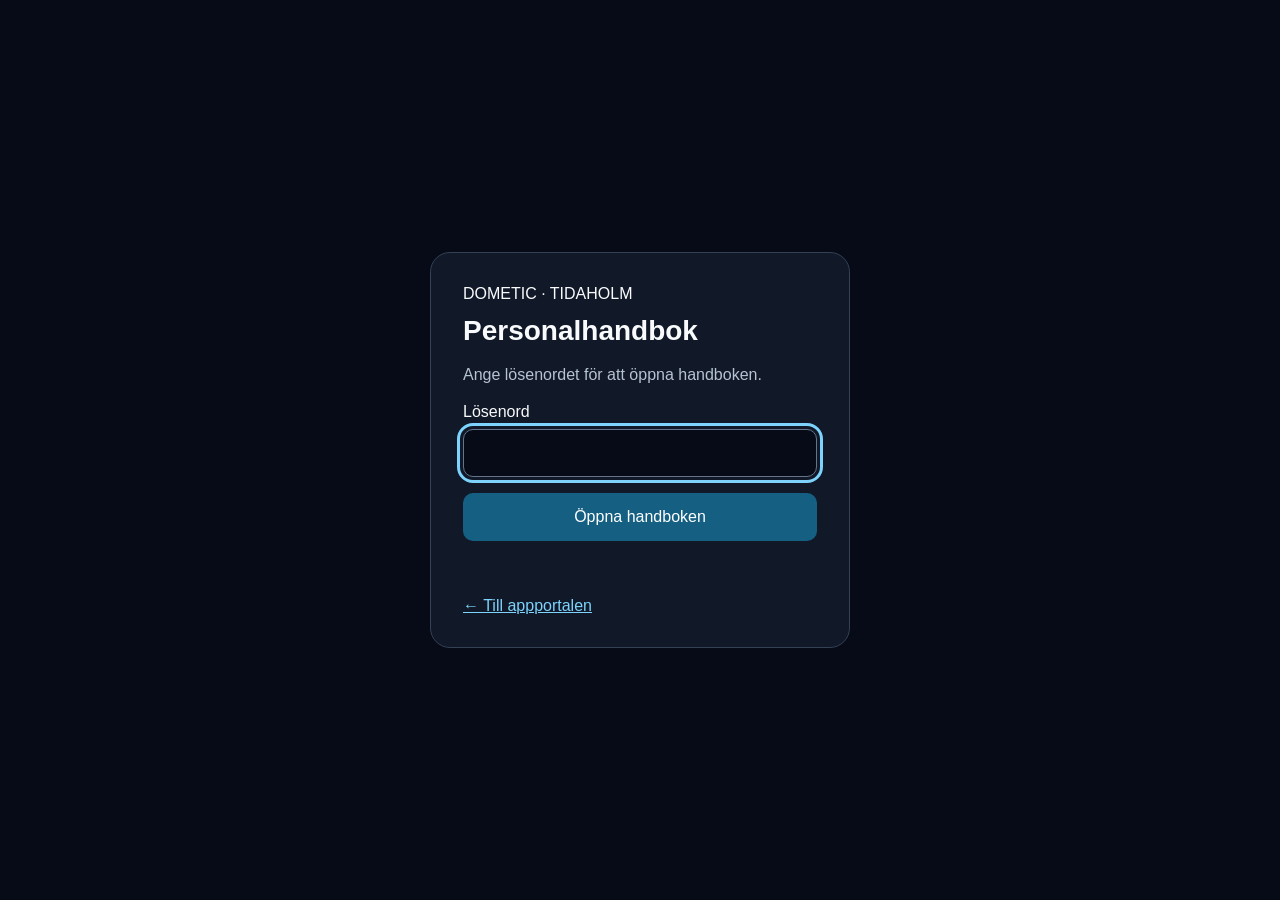
==== commit 7097f822: "Keep handbook password gate in publishing source" ====
--- a/web/index.html
+++ b/web/index.html
@@ -5,8 +5,37 @@
 <meta name="theme-color" content="#070b18"><meta name="description" content="Personalhandbok för Dometic Tidaholm. Sök och läs rutiner i mobilen.">
 <title>Personalhandbok · Dometic</title>
 <link rel="icon" href="icon.svg" type="image/svg+xml"><link rel="apple-touch-icon" href="icon-192.png"><link rel="manifest" href="manifest.webmanifest"><link rel="stylesheet" href="style.css">
+<style>
+body.handbook-locked .shell, body.handbook-locked > dialog, body.handbook-locked > #toast { display:none!important; }
+.handbook-gate { min-height:100dvh; display:grid; place-items:center; padding:24px; background:#070b18; color:#f8fafc; font-family:Segoe UI,Arial,sans-serif; }
+.handbook-gate[hidden] { display:none; }
+.handbook-gate-card { width:100%; max-width:420px; padding:32px; border:1px solid #334155; border-radius:20px; background:#111827; box-sizing:border-box; }
+.handbook-gate-card h1 { margin:12px 0; font-size:28px; }
+.handbook-gate-card p { color:#b6c3d4; line-height:1.5; }
+.handbook-gate-card label { display:block; margin-bottom:8px; }
+.handbook-gate-card input, .handbook-gate-card button { width:100%; min-height:48px; box-sizing:border-box; padding:12px; border-radius:10px; font:inherit; }
+.handbook-gate-card input { background:#070b18; color:white; border:1px solid #64748b; }
+.handbook-gate-card button { margin-top:16px; border:0; background:#156082; color:white; cursor:pointer; }
+.handbook-gate-card :focus-visible { outline:3px solid #7dd3fc; outline-offset:3px; }
+.handbook-gate-card a { color:#7dd3fc; }
+#handbook-gate-error { min-height:1.5em; color:#fda4af; }
+</style>
 </head>
-<body>
+<body class="handbook-locked">
+<section class="handbook-gate" id="handbook-gate" aria-labelledby="handbook-gate-title">
+<div class="handbook-gate-card">
+<span>DOMETIC · TIDAHOLM</span>
+<h1 id="handbook-gate-title">Personalhandbok</h1>
+<p>Ange lösenordet för att öppna handboken.</p>
+<form id="handbook-gate-form">
+<label for="handbook-password">Lösenord</label>
+<input id="handbook-password" type="password" autocomplete="current-password" required autofocus aria-describedby="handbook-gate-error">
+<button type="submit">Öppna handboken</button>
+<p id="handbook-gate-error" role="status" aria-live="polite"></p>
+</form>
+<noscript><p>Aktivera JavaScript för att öppna handboken.</p></noscript>
+<a href="https://mrmartinpet.github.io/Dometic/">← Till appportalen</a>
+</div></section>
 <a class="skip" href="#main">Till innehållet</a>
 <div class="shell">
 <header class="site-header">
@@ -49,5 +78,55 @@
 <dialog id="reader"><div class="reader-head"><button id="close-reader" class="secondary">← Tillbaka</button><button id="reader-favorite" class="secondary">☆ Spara</button></div><div class="reader-body"><span class="eyebrow section-eyebrow" id="reader-meta"></span><h2 id="reader-title"></h2><div class="reader-actions"><a id="download" class="primary" download>Hämta original ↗</a><button id="share" class="secondary">Kopiera länk</button></div><p class="reading-note">Textvy · Bilder, diagram och fullständig formatering visas i originalfilen.</p><div id="reader-content"></div></div></dialog>
 <dialog id="help"><button id="close-help" class="close" aria-label="Stäng">×</button><span class="eyebrow section-eyebrow">PERSONALHANDBOK</span><h2>Allt på ett ställe.</h2><p>Sök i dokumentens text, filtrera på kategori och spara favoriter på den här enheten.</p><h3>Lägg till på hemskärmen</h3><p><strong>iPhone:</strong> öppna i Safari, tryck på Dela och välj Lägg till på hemskärmen.</p><p><strong>Android:</strong> öppna webbläsarens meny och välj Installera app eller Lägg till på startskärmen.</p><h3>Dokumenten</h3><p>Word (.docx) och PowerPoint (.pptx) får en sökbar textvy. Äldre .doc/.ppt och PDF kan laddas ner. Favoriter sparas bara i din webbläsare.</p></dialog>
 <div id="toast" role="status" aria-live="polite"></div>
-<script src="app.js" defer></script>
+<script>
+(() => {
+  'use strict';
+  // Simple browser-side gate only; publicly hosted documents remain accessible.
+  const expected = '499a5598c5257bc81548e45d9da797478ca412aa4a4e187a9b729691ad3f0556';
+  const form = document.getElementById('handbook-gate-form');
+  const password = document.getElementById('handbook-password');
+  const error = document.getElementById('handbook-gate-error');
+  let opening = false;
+  form.addEventListener('submit', async event => {
+    event.preventDefault();
+    if (opening) return;
+    opening = true;
+    const button = form.querySelector('button');
+    button.disabled = true;
+    error.textContent = '';
+    try {
+      const bytes = new TextEncoder().encode(password.value);
+      const digest = await crypto.subtle.digest('SHA-256', bytes);
+      const actual = Array.from(new Uint8Array(digest), b => b.toString(16).padStart(2, '0')).join('');
+      if (actual !== expected) {
+        error.textContent = 'Fel lösenord. Försök igen.';
+        password.value = '';
+        password.focus();
+        return;
+      }
+      password.value = '';
+      const app = document.createElement('script');
+      app.src = 'app.js';
+      app.onload = () => {
+        document.getElementById('handbook-gate').hidden = true;
+        document.body.classList.remove('handbook-locked');
+        document.getElementById('main').focus();
+      };
+      app.onerror = () => {
+        error.textContent = 'Handboken kunde inte öppnas. Försök igen.';
+        opening = false;
+        button.disabled = false;
+      };
+      document.body.append(app);
+    } catch {
+      error.textContent = 'Lösenordet kunde inte kontrolleras. Öppna sidan i en uppdaterad webbläsare via HTTPS.';
+    } finally {
+      if (document.body.classList.contains('handbook-locked') && !document.querySelector('script[src="app.js"]')) {
+        opening = false;
+        button.disabled = false;
+      }
+    }
+  });
+})();
+</script>
 </body></html>
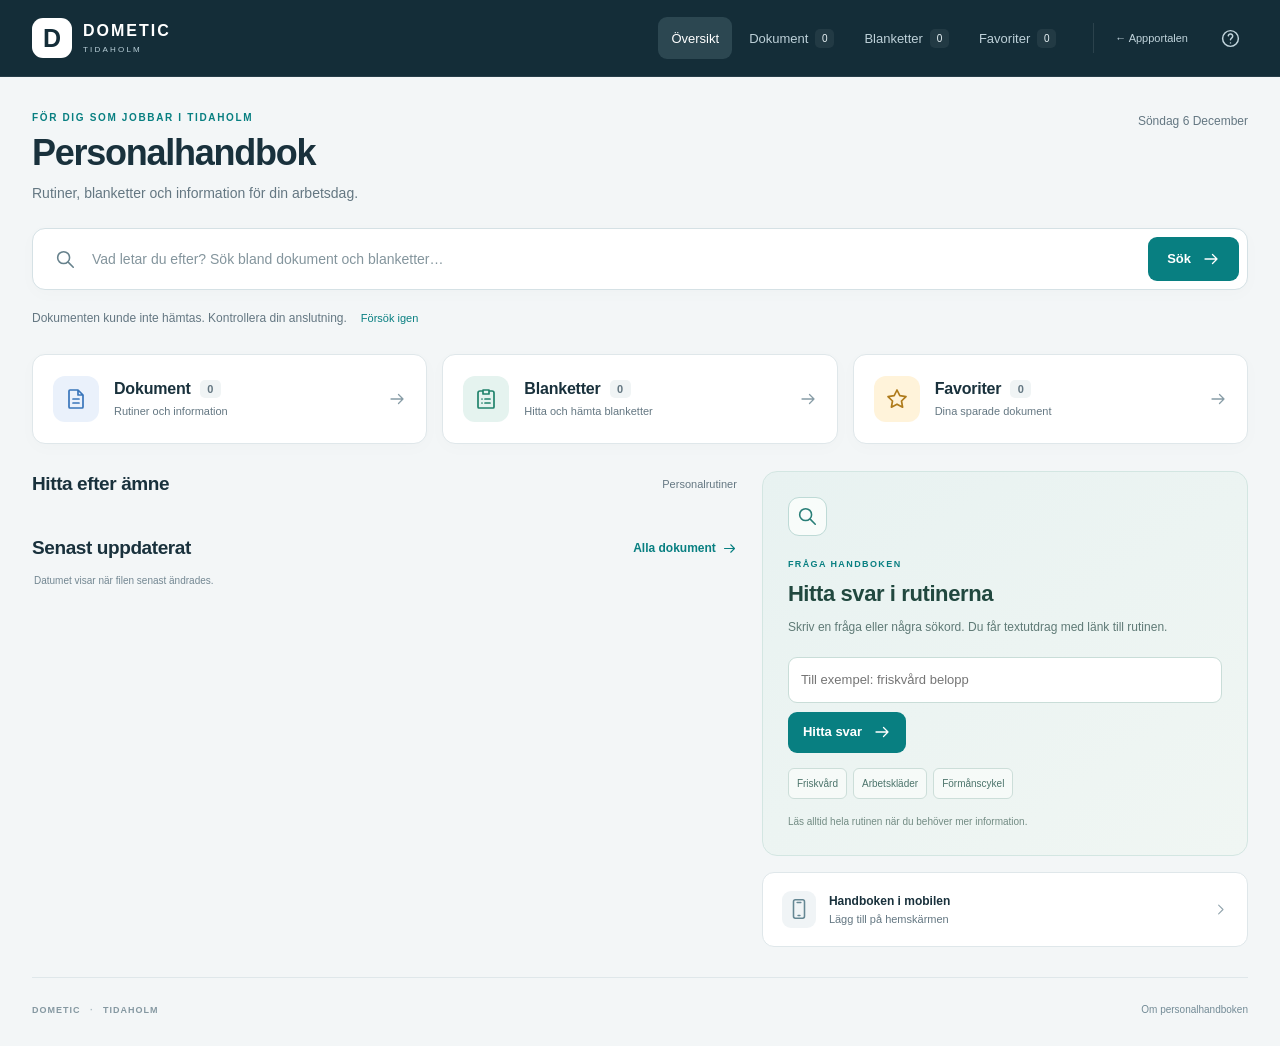
==== commit 7da3de29: "Improve handbook overview, add forms page and remove password gate" ====
--- a/web/index.html
+++ b/web/index.html
@@ -1,132 +1,101 @@
 <!doctype html>
 <html lang="sv">
 <head>
-<meta charset="utf-8"><meta name="viewport" content="width=device-width,initial-scale=1,viewport-fit=cover">
-<meta name="theme-color" content="#070b18"><meta name="description" content="Personalhandbok för Dometic Tidaholm. Sök och läs rutiner i mobilen.">
-<title>Personalhandbok · Dometic</title>
-<link rel="icon" href="icon.svg" type="image/svg+xml"><link rel="apple-touch-icon" href="icon-192.png"><link rel="manifest" href="manifest.webmanifest"><link rel="stylesheet" href="style.css">
-<style>
-body.handbook-locked .shell, body.handbook-locked > dialog, body.handbook-locked > #toast { display:none!important; }
-.handbook-gate { min-height:100dvh; display:grid; place-items:center; padding:24px; background:#070b18; color:#f8fafc; font-family:Segoe UI,Arial,sans-serif; }
-.handbook-gate[hidden] { display:none; }
-.handbook-gate-card { width:100%; max-width:420px; padding:32px; border:1px solid #334155; border-radius:20px; background:#111827; box-sizing:border-box; }
-.handbook-gate-card h1 { margin:12px 0; font-size:28px; }
-.handbook-gate-card p { color:#b6c3d4; line-height:1.5; }
-.handbook-gate-card label { display:block; margin-bottom:8px; }
-.handbook-gate-card input, .handbook-gate-card button { width:100%; min-height:48px; box-sizing:border-box; padding:12px; border-radius:10px; font:inherit; }
-.handbook-gate-card input { background:#070b18; color:white; border:1px solid #64748b; }
-.handbook-gate-card button { margin-top:16px; border:0; background:#156082; color:white; cursor:pointer; }
-.handbook-gate-card :focus-visible { outline:3px solid #7dd3fc; outline-offset:3px; }
-.handbook-gate-card a { color:#7dd3fc; }
-#handbook-gate-error { min-height:1.5em; color:#fda4af; }
-</style>
+  <meta charset="utf-8">
+  <meta name="viewport" content="width=device-width,initial-scale=1,viewport-fit=cover">
+  <meta name="theme-color" content="#142d38">
+  <meta name="description" content="Dometic Tidaholms personalhandbok. Hitta rutiner, hämta blanketter och spara dina favoriter.">
+  <title>Personalhandbok · Dometic Tidaholm</title>
+  <link rel="icon" href="icon.svg" type="image/svg+xml">
+  <link rel="apple-touch-icon" href="icon-192.png">
+  <link rel="manifest" href="manifest.webmanifest">
+  <link rel="stylesheet" href="style.css">
+  <script src="app.js" defer></script>
 </head>
-<body class="handbook-locked">
-<section class="handbook-gate" id="handbook-gate" aria-labelledby="handbook-gate-title">
-<div class="handbook-gate-card">
-<span>DOMETIC · TIDAHOLM</span>
-<h1 id="handbook-gate-title">Personalhandbok</h1>
-<p>Ange lösenordet för att öppna handboken.</p>
-<form id="handbook-gate-form">
-<label for="handbook-password">Lösenord</label>
-<input id="handbook-password" type="password" autocomplete="current-password" required autofocus aria-describedby="handbook-gate-error">
-<button type="submit">Öppna handboken</button>
-<p id="handbook-gate-error" role="status" aria-live="polite"></p>
-</form>
-<noscript><p>Aktivera JavaScript för att öppna handboken.</p></noscript>
-<a href="https://mrmartinpet.github.io/Dometic/">← Till appportalen</a>
-</div></section>
+<body>
+<svg class="icon-definitions" xmlns="http://www.w3.org/2000/svg" aria-hidden="true">
+  <symbol id="i-home" viewBox="0 0 24 24"><path d="m3 10 9-7 9 7v10a1 1 0 0 1-1 1h-5v-7H9v7H4a1 1 0 0 1-1-1Z"/></symbol>
+  <symbol id="i-documents" viewBox="0 0 24 24"><path d="M14 3H6a1 1 0 0 0-1 1v16a1 1 0 0 0 1 1h12a1 1 0 0 0 1-1V8Zm0 0v5h5M9 12h6m-6 4h6"/></symbol>
+  <symbol id="i-forms" viewBox="0 0 24 24"><path d="M9 4H6a2 2 0 0 0-2 2v14a1 1 0 0 0 1 1h14a1 1 0 0 0 1-1V6a2 2 0 0 0-2-2h-3M9 3h6v4H9Zm-1 9h.01M11 12h5m-8 4h.01M11 16h5"/></symbol>
+  <symbol id="i-star" viewBox="0 0 24 24"><path d="m12 3 2.8 5.7 6.2.9-4.5 4.4 1.1 6.2-5.6-3-5.6 3 1.1-6.2L3 9.6l6.2-.9Z"/></symbol>
+  <symbol id="i-search" viewBox="0 0 24 24"><circle cx="10.5" cy="10.5" r="6.5"/><path d="m16 16 5 5"/></symbol>
+  <symbol id="i-arrow" viewBox="0 0 24 24"><path d="M4 12h16m-6-6 6 6-6 6"/></symbol>
+  <symbol id="i-download" viewBox="0 0 24 24"><path d="M12 3v12m-5-5 5 5 5-5M4 16v4h16v-4"/></symbol>
+  <symbol id="i-shield" viewBox="0 0 24 24"><path d="M12 3 4 6v6c0 5 8 9 8 9s8-4 8-9V6Zm-4 9 3 3 5-6"/></symbol>
+  <symbol id="i-heart" viewBox="0 0 24 24"><path d="M20.3 5.7a5 5 0 0 0-7.1 0L12 7l-1.2-1.3a5 5 0 0 0-7.1 7.1L12 21l8.3-8.2a5 5 0 0 0 0-7.1Z"/></symbol>
+  <symbol id="i-wallet" viewBox="0 0 24 24"><path d="M20 8V5a1 1 0 0 0-1-1H5a2 2 0 0 0 0 4h15v12H5a2 2 0 0 1-2-2V6m17 6h-5v4h5m-3-2h.01"/></symbol>
+  <symbol id="i-folder" viewBox="0 0 24 24"><path d="M3 7V5a1 1 0 0 1 1-1h6l3 3h7a1 1 0 0 1 1 1v11a1 1 0 0 1-1 1H4a1 1 0 0 1-1-1Z"/></symbol>
+  <symbol id="i-help" viewBox="0 0 24 24"><circle cx="12" cy="12" r="9"/><path d="M9.5 9a2.5 2.5 0 0 1 5 .5c0 2-2.5 2-2.5 4M12 17h.01"/></symbol>
+  <symbol id="i-phone" viewBox="0 0 24 24"><rect x="6" y="2" width="12" height="20" rx="2"/><path d="M10 5h4m-3 14h2"/></symbol>
+  <symbol id="i-x" viewBox="0 0 24 24"><path d="m6 6 12 12M6 18 18 6"/></symbol>
+  <symbol id="i-refresh" viewBox="0 0 24 24"><path d="M20 7v5h-5M4 17v-5h5m-4-5a8 8 0 0 1 14-1l1 2M4 16l1 2a8 8 0 0 0 14-1"/></symbol>
+  <symbol id="i-chevron" viewBox="0 0 24 24"><path d="m9 5 7 7-7 7"/></symbol>
+</svg>
 <a class="skip" href="#main">Till innehållet</a>
 <div class="shell">
-<header class="site-header">
-  <div class="header-inner">
-    <a class="brand" href="#" aria-label="Personalhandbok, startsida"><span class="brand-mark">D</span><span class="brand-text">DOMETIC<small>TIDAHOLM</small></span></a>
-    <nav class="header-nav" aria-label="Huvudmeny">
-      <button class="nav active" data-view="home">Översikt</button>
-      <button class="nav" data-view="documents">Dokument <b id="nav-count">0</b></button>
-      <button class="nav" data-view="favorites">Favoriter <b id="fav-count">0</b></button>
-    </nav>
-    <a class="portal-link" href="https://mrmartinpet.github.io/Dometic/">← Appportalen</a>
-    <button class="help-button install-help" aria-label="Om appen och installation">?</button>
-  </div>
-</header>
-<main id="main" tabindex="-1">
-  <section class="hero" id="hero">
-    <div class="hero-copy"><span class="eyebrow"><i></i> DOMETIC · TIDAHOLM</span><h1>Personalhandbok</h1><p>Rutiner och information för din arbetsdag.<br>Hitta det du behöver, när du behöver det.</p><a class="hero-action" href="#library">Utforska dokument <span aria-hidden="true">↗</span></a></div>
-    <div class="hero-visual" aria-hidden="true"><div class="file-back"></div><div class="file-front"><span class="file-top"><b>DOMETIC</b><small>PERSONALHANDBOK</small></span><span class="file-line long"></span><span class="file-line"></span><span class="file-line medium"></span><span class="file-divider"></span><span class="file-symbol">D</span><span class="file-bottom">TIDAHOLM</span></div><span class="hero-orbit one"></span><span class="hero-orbit two"></span></div>
-  </section>
-  <section class="ask-panel" aria-labelledby="ask-title">
-    <span class="eyebrow section-eyebrow">FRÅGA HANDBOKEN</span><h2 id="ask-title">Vad vill du veta?</h2>
-    <p>Skriv som du brukar fråga: ”Hur mycket kostar det att reparera min cykel?” Du kan också skriva sökord: ”cykel kostnad reparation”. Träffar visas medan du skriver.</p>
-    <form id="ask-form"><label class="sr-only" for="question">Din fråga</label><input id="question" type="search" required minlength="3" placeholder="Fråga eller sökord, till exempel friskvård belopp" autocomplete="off"><button class="primary" type="submit">Sök ↗</button></form>
-    <div id="answer" class="answer" role="status" aria-live="polite" hidden></div>
-    <small>Kontrollera alltid rutinen vid viktiga beslut. Text i bilder och äldre filer kan saknas.</small>
-  </section>
-  <section id="library" class="library" aria-labelledby="section-title">
-    <div class="section-head"><div><span class="eyebrow section-eyebrow" id="section-eyebrow">SÖK OCH UTFORSKA</span><h2 id="section-title">Utforska handboken</h2></div><span class="total-pill" id="total">0 dokument</span></div>
-    <div class="toolbar"><div class="search-box"><span aria-hidden="true" class="search-icon">⌕</span><label class="sr-only" for="search">Sök i handboken</label><input id="search" type="search" placeholder="Sök rutin, ämne eller ord…" autocomplete="off"><kbd aria-hidden="true">/</kbd></div><div class="select-row"><label class="sr-only" for="format">Filtyp</label><select id="format"><option value="all">Alla filtyper</option><option value="word">Word</option><option value="powerpoint">PowerPoint</option><option value="pdf">PDF</option></select><label class="sr-only" for="sort">Sortering</label><select id="sort"><option value="az">Namn A–Ö</option><option value="recent">Senast uppdaterade</option></select></div></div>
-    <div id="categories" class="categories" aria-label="Filtrera kategori"></div>
-    <div class="list-toolbar"><p id="results-count" role="status" aria-live="polite">Läser in dokument…</p></div>
-    <div id="documents" class="documents"></div>
-    <div id="empty" class="empty" hidden><div class="empty-icon" aria-hidden="true">▤</div><h3 id="empty-title">Här börjar din handbok</h3><p id="empty-text"></p><button id="reset" class="secondary" hidden>Visa alla dokument</button></div>
-  </section>
-  <div class="bottom-note"><span class="note-icon" aria-hidden="true">▤</span><div><strong>Läs direkt i appen eller öppna originalet.</strong><p>Texten i Word och PowerPoint är sökbar. Bilder och fullständig layout finns i originalfilen.</p></div></div>
-  <footer><span>DOMETIC · TIDAHOLM</span><span>Personalhandbok</span></footer>
-</main>
-<nav class="mobile-nav" aria-label="Mobilmeny"><button class="active" data-view="home"><span aria-hidden="true">⌂</span>Översikt</button><button data-view="documents"><span aria-hidden="true">▤</span>Dokument</button><button data-view="favorites"><span aria-hidden="true">☆</span>Favoriter</button></nav>
+  <header class="site-header">
+    <div class="header-inner">
+      <a class="brand" href="#oversikt" data-view="home" aria-label="Personalhandbok, startsida"><span class="brand-mark">D</span><span class="brand-text">DOMETIC<small>TIDAHOLM</small></span></a>
+      <nav class="header-nav" aria-label="Huvudmeny">
+        <a class="nav active" href="#oversikt" data-view="home">Översikt</a>
+        <a class="nav" href="#dokument" data-view="documents">Dokument <b id="nav-count">–</b></a>
+        <a class="nav" href="#blanketter" data-view="forms">Blanketter <b id="forms-count">–</b></a>
+        <a class="nav" href="#favoriter" data-view="favorites">Favoriter <b id="fav-count">–</b></a>
+      </nav>
+      <a class="portal-link" href="https://mrmartinpet.github.io/Dometic/">← Appportalen</a>
+      <button class="help-button install-help" aria-label="Hjälp och installation"><svg class="icon" aria-hidden="true"><use href="#i-help"/></svg></button>
+    </div>
+  </header>
+  <main id="main" tabindex="-1">
+    <section id="overview" aria-labelledby="overview-title">
+      <div class="welcome-row">
+        <div><span class="eyebrow">FÖR DIG SOM JOBBAR I TIDAHOLM</span><h1 id="overview-title">Personalhandbok</h1><p class="page-intro">Rutiner, blanketter och information för din arbetsdag.</p></div>
+        <span class="date-label" id="today-date"></span>
+      </div>
+      <form id="home-search-form" class="home-search" role="search">
+        <svg class="icon" aria-hidden="true"><use href="#i-search"/></svg>
+        <label class="sr-only" for="home-search">Sök bland dokument och blanketter</label>
+        <input id="home-search" type="search" placeholder="Vad letar du efter? Sök bland dokument och blanketter…" autocomplete="off" required>
+        <button class="primary" type="submit">Sök <svg class="icon" aria-hidden="true"><use href="#i-arrow"/></svg></button>
+      </form>
+      <div class="load-status"><p id="home-status" role="status" aria-live="polite">Läser in handboken…</p><button class="text-button" id="home-retry" hidden>Försök igen</button></div>
+      <div class="quick-links" aria-label="Genvägar">
+        <a class="quick-card" data-view="documents" href="#dokument"><span class="quick-icon tone-blue"><svg class="icon" aria-hidden="true"><use href="#i-documents"/></svg></span><span class="quick-copy"><strong>Dokument <b id="home-doc-count">–</b></strong><span>Rutiner och information</span></span><svg class="icon quick-arrow" aria-hidden="true"><use href="#i-arrow"/></svg></a>
+        <a class="quick-card" data-view="forms" href="#blanketter"><span class="quick-icon tone-teal"><svg class="icon" aria-hidden="true"><use href="#i-forms"/></svg></span><span class="quick-copy"><strong>Blanketter <b id="home-form-count">–</b></strong><span>Hitta och hämta blanketter</span></span><svg class="icon quick-arrow" aria-hidden="true"><use href="#i-arrow"/></svg></a>
+        <a class="quick-card" data-view="favorites" href="#favoriter"><span class="quick-icon tone-amber"><svg class="icon" aria-hidden="true"><use href="#i-star"/></svg></span><span class="quick-copy"><strong>Favoriter <b id="home-fav-count">–</b></strong><span>Dina sparade dokument</span></span><svg class="icon quick-arrow" aria-hidden="true"><use href="#i-arrow"/></svg></a>
+      </div>
+      <div class="overview-grid">
+        <div class="overview-main">
+          <section class="topics" aria-labelledby="topics-title"><div class="section-heading"><h2 id="topics-title">Hitta efter ämne</h2><span class="subtle">Personalrutiner</span></div><div id="home-categories" class="category-grid"></div></section>
+          <section class="recent-section" aria-labelledby="recent-title"><div class="section-heading"><h2 id="recent-title">Senast uppdaterat</h2><a class="text-link" data-view="documents" href="#dokument">Alla dokument <svg class="icon" aria-hidden="true"><use href="#i-arrow"/></svg></a></div><div id="home-recent" class="recent-list"></div><p id="recent-empty" class="subtle" hidden>Inga dokument att visa.</p><p class="section-note">Datumet visar när filen senast ändrades.</p></section>
+        </div>
+        <aside class="overview-side">
+          <section class="ask-panel" aria-labelledby="ask-title">
+            <span class="panel-symbol"><svg class="icon" aria-hidden="true"><use href="#i-search"/></svg></span><span class="eyebrow">FRÅGA HANDBOKEN</span><h2 id="ask-title">Hitta svar i rutinerna</h2><p>Skriv en fråga eller några sökord. Du får textutdrag med länk till rutinen.</p>
+            <form id="ask-form"><label class="sr-only" for="question">Din fråga</label><input id="question" type="search" required minlength="3" placeholder="Till exempel: friskvård belopp" autocomplete="off"><button class="primary" type="submit">Hitta svar <svg class="icon" aria-hidden="true"><use href="#i-arrow"/></svg></button></form>
+            <div class="question-examples" aria-label="Exempel på sökningar"><button data-question="Friskvård">Friskvård</button><button data-question="Arbetskläder">Arbetskläder</button><button data-question="Förmånscykel">Förmånscykel</button></div>
+            <div id="answer" class="answer" role="status" aria-live="polite" hidden></div><small>Läs alltid hela rutinen när du behöver mer information.</small>
+          </section>
+          <button class="install-tile install-help"><span class="install-icon"><svg class="icon" aria-hidden="true"><use href="#i-phone"/></svg></span><span><strong>Handboken i mobilen</strong><span>Lägg till på hemskärmen</span></span><svg class="icon" aria-hidden="true"><use href="#i-chevron"/></svg></button>
+        </aside>
+      </div>
+    </section>
+    <section id="library" class="library" aria-labelledby="section-title" hidden>
+      <div class="section-head"><div><span class="eyebrow" id="section-eyebrow">PERSONALHANDBOK</span><h1 id="section-title">Dokument</h1><p class="page-intro" id="section-description">Rutiner och information för din arbetsdag.</p></div><span class="total-pill" id="total">– dokument</span></div>
+      <div id="forms-info" class="forms-info" hidden><svg class="icon" aria-hidden="true"><use href="#i-download"/></svg><p>Hämta blanketten och fyll i den. Följ anvisningarna i blanketten för hur den ska lämnas in.</p></div>
+      <div class="toolbar"><div class="search-box"><svg class="icon" aria-hidden="true"><use href="#i-search"/></svg><label class="sr-only" for="search">Sök i listan</label><input id="search" type="search" placeholder="Sök på namn, ämne eller innehåll…" autocomplete="off"><kbd aria-hidden="true">/</kbd></div><div class="select-row"><label class="sr-only" for="format">Filtyp</label><select id="format"><option value="all">Alla filtyper</option><option value="word">Word</option><option value="pdf">PDF</option><option value="excel">Excel</option><option value="powerpoint">PowerPoint</option></select><label class="sr-only" for="sort">Sortering</label><select id="sort"><option value="az">Namn A–Ö</option><option value="recent">Senast uppdaterade</option></select></div></div>
+      <div id="categories" class="categories" role="group" aria-label="Filtrera kategori"></div>
+      <div class="list-toolbar"><p id="results-count" role="status" aria-live="polite">Läser in dokument…</p><button class="text-button" id="clear-filters" hidden>Rensa filter</button></div>
+      <div id="documents" class="documents"></div>
+      <div id="empty" class="empty" hidden><span class="empty-icon"><svg class="icon" aria-hidden="true"><use href="#i-folder"/></svg></span><h2 id="empty-title">Inga dokument att visa</h2><p id="empty-text"></p><button id="reset" class="secondary" hidden>Rensa filter</button></div>
+    </section>
+    <footer><span>DOMETIC <span class="footer-dot">·</span> TIDAHOLM</span><button class="text-button install-help">Om personalhandboken</button></footer>
+  </main>
+  <nav class="mobile-nav" aria-label="Mobilmeny"><a href="#oversikt" class="active" data-view="home"><svg class="icon" aria-hidden="true"><use href="#i-home"/></svg>Översikt</a><a href="#dokument" data-view="documents"><svg class="icon" aria-hidden="true"><use href="#i-documents"/></svg>Dokument</a><a href="#blanketter" data-view="forms"><svg class="icon" aria-hidden="true"><use href="#i-forms"/></svg>Blanketter</a><a href="#favoriter" data-view="favorites"><svg class="icon" aria-hidden="true"><use href="#i-star"/></svg>Favoriter</a></nav>
 </div>
-<dialog id="reader"><div class="reader-head"><button id="close-reader" class="secondary">← Tillbaka</button><button id="reader-favorite" class="secondary">☆ Spara</button></div><div class="reader-body"><span class="eyebrow section-eyebrow" id="reader-meta"></span><h2 id="reader-title"></h2><div class="reader-actions"><a id="download" class="primary" download>Hämta original ↗</a><button id="share" class="secondary">Kopiera länk</button></div><p class="reading-note">Textvy · Bilder, diagram och fullständig formatering visas i originalfilen.</p><div id="reader-content"></div></div></dialog>
-<dialog id="help"><button id="close-help" class="close" aria-label="Stäng">×</button><span class="eyebrow section-eyebrow">PERSONALHANDBOK</span><h2>Allt på ett ställe.</h2><p>Sök i dokumentens text, filtrera på kategori och spara favoriter på den här enheten.</p><h3>Lägg till på hemskärmen</h3><p><strong>iPhone:</strong> öppna i Safari, tryck på Dela och välj Lägg till på hemskärmen.</p><p><strong>Android:</strong> öppna webbläsarens meny och välj Installera app eller Lägg till på startskärmen.</p><h3>Dokumenten</h3><p>Word (.docx) och PowerPoint (.pptx) får en sökbar textvy. Äldre .doc/.ppt och PDF kan laddas ner. Favoriter sparas bara i din webbläsare.</p></dialog>
+<dialog id="reader" aria-labelledby="reader-title"><div class="reader-head"><button id="close-reader" class="secondary">← Tillbaka</button><button id="reader-favorite" class="secondary">☆ Spara</button></div><div class="reader-body"><span class="eyebrow" id="reader-meta"></span><h2 id="reader-title"></h2><div class="reader-actions"><a id="download" class="primary" download>Hämta original</a><button id="share" class="secondary">Kopiera länk</button></div><p class="reading-note" id="reader-note">Textvy · Bilder, diagram och fullständig formatering visas i originalfilen.</p><div id="reader-content"></div></div></dialog>
+<dialog id="help" aria-labelledby="help-title"><button id="close-help" class="close" aria-label="Stäng"><svg class="icon" aria-hidden="true"><use href="#i-x"/></svg></button><span class="eyebrow">PERSONALHANDBOK</span><h2 id="help-title">Det du behöver i arbetsdagen.</h2><p>På översikten hittar du genvägar, kategorier och de senast ändrade dokumenten. Blanketter har en egen sida där du kan söka och hämta originalfiler.</p><h3>Lägg till på hemskärmen</h3><p><strong>iPhone:</strong> öppna i Safari, tryck på Dela och välj Lägg till på hemskärmen.</p><p><strong>Android:</strong> öppna webbläsarens meny och välj Installera app eller Lägg till på startskärmen.</p><h3>Dokument och favoriter</h3><p>Word (.docx) och PowerPoint (.pptx) får en sökbar textvy. PDF, Excel och äldre Officefiler kan sökas på namn och kategori och hämtas i original. Favoriter sparas på den här enheten.</p></dialog>
 <div id="toast" role="status" aria-live="polite"></div>
-<script>
-(() => {
-  'use strict';
-  // Simple browser-side gate only; publicly hosted documents remain accessible.
-  const expected = '499a5598c5257bc81548e45d9da797478ca412aa4a4e187a9b729691ad3f0556';
-  const form = document.getElementById('handbook-gate-form');
-  const password = document.getElementById('handbook-password');
-  const error = document.getElementById('handbook-gate-error');
-  let opening = false;
-  form.addEventListener('submit', async event => {
-    event.preventDefault();
-    if (opening) return;
-    opening = true;
-    const button = form.querySelector('button');
-    button.disabled = true;
-    error.textContent = '';
-    try {
-      const bytes = new TextEncoder().encode(password.value);
-      const digest = await crypto.subtle.digest('SHA-256', bytes);
-      const actual = Array.from(new Uint8Array(digest), b => b.toString(16).padStart(2, '0')).join('');
-      if (actual !== expected) {
-        error.textContent = 'Fel lösenord. Försök igen.';
-        password.value = '';
-        password.focus();
-        return;
-      }
-      password.value = '';
-      const app = document.createElement('script');
-      app.src = 'app.js';
-      app.onload = () => {
-        document.getElementById('handbook-gate').hidden = true;
-        document.body.classList.remove('handbook-locked');
-        document.getElementById('main').focus();
-      };
-      app.onerror = () => {
-        error.textContent = 'Handboken kunde inte öppnas. Försök igen.';
-        opening = false;
-        button.disabled = false;
-      };
-      document.body.append(app);
-    } catch {
-      error.textContent = 'Lösenordet kunde inte kontrolleras. Öppna sidan i en uppdaterad webbläsare via HTTPS.';
-    } finally {
-      if (document.body.classList.contains('handbook-locked') && !document.querySelector('script[src="app.js"]')) {
-        opening = false;
-        button.disabled = false;
-      }
-    }
-  });
-})();
-</script>
-</body></html>
+<noscript><p class="noscript">Aktivera JavaScript för att söka och läsa personalhandboken.</p></noscript>
+</body>
+</html>
--- a/web/style.css
+++ b/web/style.css
@@ -1,4 +1,31 @@
-:root{--bg:#070b18;--panel:#111827;--card:#1e293b;--card2:#263244;--accent:#156082;--accent2:#2b7da6;--text:#f8fafc;--muted:#b6c3d4;--line:rgba(255,255,255,.10);--blue:#7dd3fc;color:var(--text);font-family:Segoe UI,Arial,sans-serif;background:var(--bg);font-synthesis:none}*{box-sizing:border-box}html{scroll-behavior:smooth}body{margin:0;min-height:100vh;background:radial-gradient(circle at 20% 0%,rgba(21,96,130,.38),transparent 32%),linear-gradient(180deg,#101827 0%,#070b18 55%,#050816 100%)}button,input,select{font:inherit}button,a,input,select{-webkit-tap-highlight-color:transparent}button{cursor:pointer;color:inherit}button:active{transform:translateY(1px)}button:focus-visible,a:focus-visible,input:focus-visible,select:focus-visible{outline:3px solid var(--blue);outline-offset:3px}a{color:inherit}.shell{min-height:100vh}.skip{position:absolute;top:-100px;z-index:100;background:#fff;color:#07101e;padding:12px}.skip:focus{top:10px}.site-header{border-bottom:1px solid var(--line);background:rgba(7,11,24,.74);backdrop-filter:blur(16px);position:sticky;top:0;z-index:5}.header-inner{max-width:1320px;padding:16px 28px;margin:auto;display:flex;align-items:center;gap:24px;min-height:82px}.brand{display:flex;align-items:center;gap:13px;text-decoration:none;flex-shrink:0}.brand-mark{width:49px;height:49px;border-radius:14px;background:linear-gradient(135deg,#fff,#dbeafe);color:#0f172a;display:grid;place-items:center;font-size:27px;font-weight:800;box-shadow:0 10px 25px #0004}.brand-text{font-size:19px;letter-spacing:2px;font-weight:800;line-height:1}.brand-text small{display:block;letter-spacing:2.2px;font-size:8px;color:var(--muted);margin-top:7px}.header-nav{margin-left:auto;display:flex;gap:4px;align-items:center}.nav{border:1px solid transparent;background:transparent;color:var(--muted);padding:11px 15px;border-radius:10px;font-size:13px;min-height:43px}.nav.active,.nav:hover{background:rgba(43,125,166,.20);border-color:rgba(125,211,252,.19);color:#fff}.nav b{display:inline-grid;place-items:center;margin-left:5px;background:#ffffff14;border-radius:50%;min-width:20px;height:20px;font-size:10px;font-weight:500}.portal-link{font-size:12px;text-decoration:none;color:#b9dcf0;white-space:nowrap;border-left:1px solid var(--line);padding:10px 0 10px 23px}.portal-link:hover{text-decoration:underline}.help-button{width:35px;height:35px;flex-shrink:0;border-radius:50%;border:1px solid var(--line);background:#ffffff10;color:var(--muted)}main{max-width:1320px;margin:auto;padding:36px 28px 24px}.hero{min-height:306px;position:relative;overflow:hidden;display:flex;align-items:center;padding:46px 57px;border:1px solid rgba(125,211,252,.18);border-radius:24px;background:radial-gradient(circle at 82% 40%,rgba(64,163,207,.25),transparent 31%),linear-gradient(120deg,#143550,#101d31 55%,#111827);box-shadow:0 24px 60px #0005}.hero:after{content:"";position:absolute;inset:auto 0 0;height:2px;background:linear-gradient(90deg,#156082,transparent)}.hero-copy{position:relative;z-index:1}.eyebrow{display:inline-flex;align-items:center;gap:8px;color:#aee5ff;letter-spacing:1.8px;font-weight:700;font-size:10px}.eyebrow i{width:7px;height:7px;border-radius:50%;background:#7dd3fc;box-shadow:0 0 0 4px #7dd3fc29}.hero h1{font-size:clamp(36px,4vw,58px);letter-spacing:-1.5px;font-weight:700;margin:20px 0 13px}.hero p{color:#c6d7e5;font-size:16px;line-height:1.65;margin:0 0 25px}.hero-action,.primary{display:inline-flex;align-items:center;gap:20px;justify-content:center;padding:12px 19px;border:1px solid rgba(255,255,255,.16);background:linear-gradient(180deg,var(--accent2),var(--accent));border-radius:11px;color:#fff;font-weight:600;text-decoration:none;font-size:13px;min-height:44px}.hero-action:hover,.primary:hover{filter:brightness(1.17)}.hero-action span{font-size:18px}.hero-visual{position:absolute;width:270px;height:240px;right:11%;top:29px;transform:rotate(5deg)}.file-back,.file-front{position:absolute;width:154px;height:202px;border-radius:11px;box-shadow:0 20px 40px #0005}.file-back{background:linear-gradient(150deg,#376382,#1d3e59);transform:rotate(-14deg);left:37px;top:11px;border:1px solid #83bada45}.file-front{background:#f5f9fc;color:#153148;left:59px;top:13px;padding:19px;transform:rotate(9deg)}.file-top{display:flex;flex-direction:column;gap:5px}.file-top b{letter-spacing:1px;font-size:10px}.file-top small{font-size:5px;letter-spacing:1px;color:#536b7d}.file-line{display:block;margin-top:10px;height:4px;border-radius:4px;width:64%;background:#b6cddd}.file-line.long{width:92%;margin-top:25px}.file-line.medium{width:79%}.file-divider{display:block;height:1px;background:#d0dfec;margin:19px 0}.file-symbol{font-size:40px;font-weight:900;color:#156082}.file-bottom{font-size:7px;letter-spacing:1.6px;float:right;margin-top:20px}.hero-orbit{position:absolute;border:1px solid #8fc7e43d;border-radius:50%;width:230px;height:230px;left:13px;top:-4px}.hero-orbit.two{width:300px;height:300px;left:-23px;top:-37px}.library{padding:38px 0 0;scroll-margin-top:100px}.section-head{display:flex;align-items:end;justify-content:space-between;gap:16px}.section-eyebrow{color:var(--blue)}h2{font-size:27px;letter-spacing:-.5px;margin:8px 0 20px}.total-pill{background:rgba(21,96,130,.28);border:1px solid rgba(125,211,252,.18);border-radius:999px;padding:8px 13px;font-size:12px;color:#d9f3ff;margin-bottom:19px;white-space:nowrap}.toolbar{display:flex;align-items:center;gap:12px;padding:14px;border:1px solid var(--line);background:rgba(17,24,39,.66);border-radius:18px}.search-box{display:flex;align-items:center;gap:13px;padding:0 15px;border:1px solid rgba(255,255,255,.14);background:rgba(15,23,42,.86);border-radius:12px;min-width:0;flex:1;height:53px}.search-box:focus-within{border-color:var(--blue);box-shadow:0 0 0 3px #7dd3fc22}.search-icon{font-size:26px;color:#a4bfd0;line-height:1}.search-box input{border:0;background:transparent;color:var(--text);outline:0;min-width:0;width:100%;font-size:15px}.search-box input::placeholder{color:#95a9b9}.search-box kbd{font-size:11px;color:#788fa0;border:1px solid var(--line);border-radius:5px;padding:2px 7px}.select-row{display:flex;gap:9px}.select-row select{min-height:51px;border:1px solid rgba(255,255,255,.14);border-radius:12px;background:#111c2d;color:#e7f2f9;padding:0 12px;max-width:174px;font-size:12px}.categories{display:flex;flex-wrap:wrap;gap:9px;padding:22px 0 20px}.chip{border-radius:999px;border:1px solid var(--line);background:#ffffff0b;color:#c8d5e2;font-size:12px;padding:9px 14px;min-height:39px;display:flex;align-items:center;gap:9px}.chip span{opacity:.72;font-size:11px}.chip.active,.chip:hover{background:rgba(21,96,130,.43);border-color:rgba(125,211,252,.38);color:white}.list-toolbar{border-top:1px solid var(--line);padding:17px 1px 12px}.list-toolbar p{margin:0;color:var(--muted);font-size:12px}.documents{display:grid;grid-template-columns:repeat(2,minmax(0,1fr));gap:13px}.doc-card{min-width:0;display:flex;align-items:center;background:linear-gradient(180deg,var(--card2),var(--card));border:1px solid var(--line);border-radius:17px;box-shadow:0 16px 35px #0003;transition:transform .18s,border-color .18s}.doc-card:hover{transform:translateY(-3px);border-color:rgba(159,227,255,.35)}.doc-open{display:flex;align-items:center;gap:17px;flex:1;min-width:0;text-align:left;border:0;background:none;padding:20px 11px 20px 19px;min-height:90px}.file-icon{flex-shrink:0;display:grid;place-items:center;width:46px;height:50px;border-radius:11px;background:rgba(43,125,166,.3);border:1px solid #7dd3fc28;color:#bdeaff;font-size:19px;font-weight:bold}.file-icon.ppt{color:#ffd4c7;background:#8e482f52;border-color:#e49c7b3d}.file-icon.pdf{color:#ffd7d7;background:#8e323252;border-color:#f88a8a38;font-size:12px}.doc-copy{min-width:0}.doc-copy strong{display:block;font-size:14px;line-height:1.35;overflow-wrap:anywhere;font-weight:650}.doc-copy p{color:var(--muted);font-size:11px;margin:7px 0 0;line-height:1.45}.doc-copy .snippet{display:-webkit-box;-webkit-box-orient:vertical;-webkit-line-clamp:2;overflow:hidden;color:#cedbe5;font-size:12px}.fav{flex-shrink:0;border:0;background:none;color:#aab9c8;font-size:26px;min-width:44px;min-height:48px;margin-right:10px}.fav.saved{color:#ffca66}.empty{text-align:center;background:#ffffff09;border:1px dashed #ffffff2b;border-radius:18px;padding:38px 20px}.empty-icon{width:57px;height:57px;display:grid;place-items:center;background:#27739344;color:#bcecff;border-radius:15px;font-size:27px;margin:auto}.empty h3{font-size:20px;margin:16px 0 8px}.empty p{color:var(--muted);font-size:13px;line-height:1.7;max-width:450px;margin:0 auto 17px}.bottom-note{margin-top:28px;background:rgba(21,96,130,.14);border:1px solid var(--line);border-radius:16px;padding:19px 24px;display:flex;align-items:center;gap:19px}.note-icon{color:#8bcef1;font-size:30px}.bottom-note strong{font-size:13px}.bottom-note p{font-size:12px;color:var(--muted);margin:5px 0 0;line-height:1.5}footer{border-top:1px solid var(--line);margin-top:36px;padding:21px 0 0;display:flex;justify-content:space-between;color:#8499aa;font-size:10px;letter-spacing:.5px}.sr-only{position:absolute;clip:rect(0,0,0,0);width:1px;height:1px;overflow:hidden}.secondary{display:inline-flex;align-items:center;justify-content:center;min-height:43px;padding:10px 15px;border-radius:10px;background:#ffffff0c;border:1px solid var(--line);color:var(--text);font-size:12px}.secondary:hover{background:#ffffff1b}.mobile-nav{display:none}dialog{background:#152135;border:1px solid #7dd3fc38;color:var(--text);border-radius:18px;box-shadow:0 30px 90px #0009;max-height:90dvh}dialog::backdrop{background:#020816bb;backdrop-filter:blur(4px)}#reader{padding:0;width:min(850px,95vw)}.reader-head{display:flex;justify-content:space-between;padding:16px 24px;position:sticky;top:0;background:#152135;border-bottom:1px solid var(--line);z-index:1}.reader-body{padding:29px 37px 45px;overflow-wrap:anywhere}.reader-body h2{font-size:31px;margin:10px 0 22px}.reader-actions{display:flex;gap:10px;flex-wrap:wrap}.reading-note{font-size:12px;color:#c4d3e0;background:#ffffff0b;border-left:3px solid var(--accent2);border-radius:4px;padding:13px 16px;line-height:1.7;margin:24px 0}#reader-content p{white-space:pre-wrap;font-size:15px;line-height:1.85;color:#e8eef5}#reader-content h3{font-size:19px;margin-top:29px;color:#aee5ff}#reader-content .table-wrap{overflow-x:auto}table{width:100%;border-collapse:collapse;font-size:13px;margin:17px 0}td{min-width:110px;border:1px solid #ffffff30;padding:11px;white-space:pre-wrap}tr:first-child{background:#ffffff12}#help{width:min(490px,93vw);padding:35px}#help p{font-size:14px;line-height:1.75;color:var(--muted)}#help h3{font-size:16px;margin-top:25px}.close{float:right;border:0;background:none;color:white;font-size:27px;width:40px;height:40px;margin:-16px -16px 0 5px}#toast{position:fixed;left:50%;bottom:25px;transform:translateX(-50%);background:#aee5ff;color:#10283a;border-radius:10px;padding:12px 18px;z-index:11;font-size:12px;display:none}#toast.visible{display:block}[hidden]{display:none!important}body:has(dialog[open]){overflow:hidden}@media(max-width:920px){.header-inner{gap:12px}.portal-link{display:none}.hero-visual{right:5%}.hero{padding:40px}.documents{grid-template-columns:1fr}}@media(max-width:720px){.site-header{position:relative}.header-inner{min-height:68px;padding:11px 16px}.brand-mark{width:42px;height:42px;border-radius:12px;font-size:24px}.brand-text{font-size:17px}.brand-text small{font-size:7px}.header-nav{display:none}.help-button{margin-left:auto}.portal-link{display:block;border:0;padding:7px;font-size:11px}main{padding:18px 14px 100px}.hero{min-height:240px;padding:29px 23px;border-radius:19px}.hero h1{font-size:35px;margin:13px 0 11px}.hero p{font-size:12px;max-width:255px;margin:0 0 17px}.hero-action{font-size:11px;min-height:39px;padding:8px 13px}.hero-visual{right:-60px;top:39px;transform:scale(.55) rotate(5deg);opacity:.54;transform-origin:center center}.eyebrow{font-size:9px;letter-spacing:1.2px}.library{padding-top:27px;scroll-margin-top:15px}h2{font-size:22px;margin:7px 0 18px}.total-pill{font-size:10px;padding:7px 10px}.toolbar{flex-wrap:wrap;padding:10px;gap:9px}.search-box{flex-basis:100%;height:52px}.search-box input{font-size:16px}.search-box input::placeholder{font-size:13px}.search-box kbd{display:none}.select-row{width:100%}.select-row select{flex:1;min-width:0;max-width:none;min-height:42px}.categories{gap:7px;padding:16px 0}.chip{font-size:11px;padding:8px 10px;min-height:37px}.documents{gap:10px}.doc-open{min-height:79px;padding:15px 10px 15px 14px;gap:12px}.doc-copy strong{font-size:13px}.file-icon{width:42px;height:46px}.fav{margin-right:5px}.bottom-note{margin-top:22px;padding:17px}.bottom-note p{font-size:11px}footer{font-size:9px}.mobile-nav{display:flex;position:fixed;bottom:0;left:0;right:0;z-index:6;border-top:1px solid var(--line);background:#0c1423f2;backdrop-filter:blur(12px);padding:7px 12px calc(7px + env(safe-area-inset-bottom))}.mobile-nav button{flex:1;min-height:51px;border:0;background:none;color:#b6c3d4;display:grid;justify-items:center;gap:1px;font-size:10px;border-radius:9px;padding:4px}.mobile-nav span{font-size:22px}.mobile-nav button.active{background:#20506c;color:#fff}#reader{width:100%;max-width:100%;height:100dvh;max-height:100dvh;margin:0;border:0;border-radius:0}.reader-head{padding:13px 17px}.reader-body{padding:24px 20px 45px}.reader-body h2{font-size:25px}#toast{bottom:90px;width:max-content;max-width:90vw}}@media(max-width:375px){.hero h1{font-size:29px}.hero-visual{right:-89px;opacity:.4}.portal-link{font-size:10px}.brand-text{font-size:15px}.brand{gap:8px}}@media(prefers-reduced-motion:reduce){*{scroll-behavior:auto!important;transition:none!important}}
-
-.ask-panel{margin-top:24px;padding:28px;border:1px solid rgba(125,211,252,.25);border-radius:20px;background:linear-gradient(135deg,#172c42,#111827)}.ask-panel h2{margin:8px 0}.ask-panel>p{color:var(--muted);margin:0 0 18px;font-size:14px}.ask-panel form{display:flex;gap:10px}.ask-panel input{flex:1;min-width:0;background:#0e1929;border:1px solid #ffffff32;border-radius:11px;color:#fff;padding:13px 15px;font-size:16px}.ask-panel small{display:block;color:var(--muted);line-height:1.5;margin-top:14px}.answer{margin-top:20px;border-top:1px solid var(--line);padding-top:17px}.answer h3{font-size:17px;margin:0 0 13px}.answer-hit{background:#ffffff0a;border:1px solid var(--line);border-radius:12px;margin-top:10px;padding:14px 17px}.answer-quote{white-space:pre-wrap;line-height:1.6;margin:0 0 10px}.answer-source{font-size:13px;color:#aee5ff;overflow-wrap:anywhere}.answer-caution{color:var(--muted);font-size:12px;line-height:1.5}@media(max-width:720px){.ask-panel{padding:21px 16px}.ask-panel form{flex-direction:column}.ask-panel form button{width:100%}}
-.answer mark,.reader-match mark{background:#fbd36a;color:#102133;border-radius:3px;padding:0 2px}.answer h4{font-size:13px;color:var(--muted);margin:18px 0 8px}.answer-related{display:block;color:#aee5ff;font-size:13px;margin:8px 0}.reader-match{background:#fbd36a19;border-left:3px solid #fbd36a;padding:12px!important;border-radius:7px;scroll-margin-top:90px}
+:root{--bg:#f3f6f7;--text:#19313c;--muted:#647782;--line:#dfe7ea;--accent:#087f81;--navy:#142d38;--shadow:0 4px 18px #183b4a05;font-family:Inter,"Segoe UI",Arial,sans-serif;color:var(--text);background:var(--bg);font-synthesis:none;color-scheme:light}
+*{box-sizing:border-box}body{margin:0;min-height:100dvh}button,input,select{font:inherit}button,a,input,select{-webkit-tap-highlight-color:transparent}button{cursor:pointer;color:inherit}a{color:inherit}button:focus-visible,a:focus-visible,input:focus-visible,select:focus-visible{outline:3px solid #2c9bba;outline-offset:4px}button,a{touch-action:manipulation;transition:background .15s,border-color .15s,color .15s,box-shadow .15s}input{color:var(--text)}
+.icon{width:22px;height:22px;fill:none;stroke:currentColor;stroke-width:1.7;stroke-linecap:round;stroke-linejoin:round;flex-shrink:0}.icon-definitions{position:absolute;width:0;height:0;overflow:hidden}.skip{position:fixed;top:-100px;left:15px;z-index:100;background:#fff;padding:14px;border-radius:8px}.skip:focus{top:10px}.shell{min-height:100dvh}
+.site-header{position:sticky;top:0;z-index:5;background:var(--navy);color:#fff;border-bottom:1px solid #ffffff14}.header-inner{max-width:1296px;margin:auto;padding:0 32px;min-height:76px;display:flex;align-items:center;gap:24px}.brand{display:flex;align-items:center;gap:11px;text-decoration:none;flex-shrink:0}.brand-mark{display:grid;place-items:center;font-size:25px;font-weight:800;line-height:1;width:40px;height:40px;background:#fff;border-radius:11px;color:var(--navy)}.brand-text{font-size:16px;font-weight:800;letter-spacing:2px;line-height:1}.brand-text small{font-size:8px;font-weight:500;letter-spacing:2.2px;display:block;margin-top:7px;color:#bad0d9}
+.header-nav{margin-left:auto;display:flex;align-items:center;gap:4px}.nav{display:inline-flex;align-items:center;gap:7px;text-decoration:none;font-size:13px;font-weight:500;min-height:42px;border-radius:9px;padding:10px 13px;color:#bed1d9;white-space:nowrap}.nav:hover{background:#ffffff0d;color:#fff}.nav.active{background:#2c4751;color:#fff}.nav b{font-size:10px;font-weight:500;min-width:19px;height:19px;padding:2px 5px;display:grid;place-items:center;background:#ffffff10;border-radius:5px;color:#e8f2f5}.portal-link{text-decoration:none;border-left:1px solid #ffffff1a;padding:9px 0 9px 21px;font-size:11px;color:#c1d4dc;white-space:nowrap}.portal-link:hover{color:#fff}.help-button{display:grid;place-items:center;border:0;background:transparent;color:#c1d4dc;width:36px;height:40px;padding:5px}.help-button:hover{color:#fff}.help-button .icon{width:21px;height:21px}
+main{max-width:1296px;padding:30px 32px 20px;margin:auto}h1,h2,h3,p{overflow-wrap:break-word}h1{font-size:36px;letter-spacing:-1.25px;line-height:1.15;font-weight:700;margin:7px 0 9px}h2{font-size:19px;letter-spacing:-.4px;line-height:1.35;margin:0}h3{font-size:16px;letter-spacing:-.2px}.eyebrow{font-size:10px;font-weight:700;letter-spacing:1.65px;color:var(--accent);display:inline-block}.welcome-row{display:flex;align-items:center;justify-content:space-between;gap:24px;margin-bottom:23px}.page-intro{font-size:14px;color:var(--muted);line-height:1.6;margin:0}.date-label{font-size:12px;color:var(--muted);white-space:nowrap;align-self:flex-start;margin-top:7px;text-transform:capitalize}
+.home-search{display:flex;align-items:center;gap:14px;padding:7px 8px 7px 21px;border:1px solid #d5e1e5;border-radius:13px;background:#fff;box-shadow:var(--shadow);min-height:62px}.home-search>.icon{color:#66818c}.home-search:focus-within{border-color:#63aeb1;box-shadow:0 0 0 3px #0780840a}.home-search input{flex:1;min-width:0;background:transparent;border:0;outline:none;font-size:14px;height:43px}.home-search input::placeholder{color:#84959d}.primary{display:inline-flex;align-items:center;justify-content:center;gap:11px;background:var(--accent);border:1px solid transparent;border-radius:9px;min-height:44px;padding:10px 18px;color:#fff;font-size:13px;font-weight:600;text-decoration:none;line-height:1.35}.primary:hover{background:#086567}.primary .icon{width:18px;height:18px}.load-status{display:flex;align-items:center;gap:14px}.load-status p{font-size:12px;color:var(--muted);margin:12px 0 0}.load-status .text-button{margin-top:12px}
+.quick-links{display:grid;grid-template-columns:repeat(3,minmax(0,1fr));gap:15px;margin:20px 0 27px}.quick-card{background:#fff;border:1px solid var(--line);border-radius:13px;padding:21px 20px;display:flex;align-items:center;gap:15px;text-decoration:none;box-shadow:var(--shadow);min-width:0}.quick-card:hover{border-color:#9dc5c7;box-shadow:0 6px 20px #193a4410}.quick-icon{width:46px;height:46px;border-radius:12px;display:grid;place-items:center;flex-shrink:0}.quick-icon .icon{width:24px;height:24px}.tone-blue{background:#eaf1fb;color:#3975ba}.tone-teal{background:#e5f3ef;color:#21836c}.tone-amber{background:#fff3da;color:#af7b1c}.tone-violet{background:#f0ecfa;color:#7a62a8}.quick-copy{flex:1;min-width:0}.quick-copy strong{display:flex;align-items:center;gap:9px;font-size:16px;font-weight:650;letter-spacing:-.2px}.quick-copy strong b{font-size:11px;font-weight:600;min-width:21px;border-radius:5px;background:#f0f4f5;color:var(--muted);padding:3px 6px;text-align:center}.quick-copy>span{display:block;margin-top:7px;font-size:11px;color:var(--muted)}.quick-arrow{width:18px;height:18px;color:#879ca6}
+.overview-grid{display:grid;grid-template-columns:minmax(0,1.45fr) minmax(300px,1fr);gap:25px}.overview-main,.overview-side{min-width:0}.section-heading{display:flex;align-items:center;justify-content:space-between;gap:16px;margin-bottom:14px}.subtle{font-size:11px;color:var(--muted)}.text-link{display:inline-flex;align-items:center;gap:6px;color:var(--accent);text-decoration:none;font-size:12px;font-weight:600;line-height:1.5}.text-link:hover{text-decoration:underline}.text-link .icon{width:15px;height:15px}
+.category-grid{display:grid;grid-template-columns:repeat(3,minmax(0,1fr));gap:11px}.category-card{display:flex;align-items:flex-start;flex-direction:column;position:relative;gap:10px;text-align:left;min-width:0;padding:15px;border:1px solid var(--line);border-radius:12px;background:#fff;color:var(--text);text-decoration:none;min-height:122px}.category-card:hover{border-color:#a3c5cb;background:#fbfdfd}.category-icon{display:grid;place-items:center;width:32px;height:32px;border-radius:9px;background:#edf3f6;color:#4b7c9b;flex-shrink:0}.category-card.tone-blue .category-icon,.category-icon.tone-blue{background:#eaf1fb;color:#3975ba}.category-card.tone-teal .category-icon,.category-icon.tone-teal{background:#e5f3ef;color:#21836c}.category-card.tone-amber .category-icon,.category-icon.tone-amber{background:#fff3da;color:#af7b1c}.category-card.tone-violet .category-icon,.category-icon.tone-violet{background:#f0ecfa;color:#7a62a8}.category-icon .icon{width:19px;height:19px}.category-copy{display:block;min-width:0}.category-copy strong{display:block;font-size:12px;line-height:1.45;font-weight:650}.category-copy span{display:block;font-size:10px;color:var(--muted);margin-top:5px}.category-arrow{position:absolute;right:12px;top:23px;color:#8fa3ac}.category-arrow .icon{width:15px;height:15px}
+.recent-section{margin-top:25px}.recent-list{border:1px solid var(--line);border-radius:13px;background:#fff;overflow:hidden}.recent-list:empty{display:none}.recent-list .doc-card{border:0;border-radius:0;box-shadow:none;border-bottom:1px solid var(--line)}.recent-list .doc-card:last-child{border-bottom:0}.recent-list .doc-open{padding:15px 16px;min-height:77px}.recent-list .file-icon{width:36px;height:40px;font-size:15px;border-radius:8px}.recent-list .doc-copy strong{font-size:13px}.section-note{font-size:10px;color:#738792;margin:11px 2px 0}
+.ask-panel{background:linear-gradient(145deg,#e8f2f1,#f0f6f3);border:1px solid #d3e6e2;border-radius:15px;padding:25px}.ask-panel .panel-symbol{display:grid;place-items:center;width:39px;height:39px;border:1px solid #bedad6;border-radius:11px;color:#287e77;margin-bottom:17px;background:#f8fcfa}.ask-panel .eyebrow{font-size:9px;letter-spacing:1.4px}.ask-panel h2{font-size:22px;margin:8px 0 10px;color:#21483f}.ask-panel>p{color:#5f7a76;line-height:1.6;font-size:12px;margin:0 0 19px}.ask-panel form{display:flex;flex-wrap:wrap;gap:9px}.ask-panel input{min-width:0;width:100%;background:#fff;border:1px solid #c9ddd8;border-radius:9px;padding:12px;font-size:13px;height:46px}.ask-panel form .primary{min-height:41px;padding:10px 14px}.question-examples{display:flex;gap:6px;flex-wrap:wrap;margin-top:15px}.question-examples button{border:1px solid #ccded9;background:#f6faf8;border-radius:6px;color:#4c746b;font-size:10px;padding:6px 8px;min-height:31px}.question-examples button:hover{background:#fff;border-color:#7daea2}.ask-panel small{display:block;font-size:10px;line-height:1.6;color:#738c84;margin-top:15px}
+.install-tile{display:flex;align-items:center;gap:13px;width:100%;padding:18px 19px;margin-top:16px;border:1px solid var(--line);border-radius:12px;background:#fff;text-align:left}.install-tile:hover{border-color:#afc7ce}.install-icon{width:34px;height:37px;display:grid;place-items:center;background:#f0f4f6;border-radius:9px;color:#658793;flex-shrink:0}.install-tile>span:nth-child(2){flex:1}.install-tile strong{display:block;font-size:12px;font-weight:600}.install-tile>span>span{display:block;font-size:11px;color:var(--muted);margin-top:5px}.install-tile>.icon{width:15px;height:15px;color:#92a4ad}
+.library{min-height:65vh}.section-head{display:flex;align-items:center;justify-content:space-between;gap:25px;margin-bottom:25px}.total-pill{font-size:12px;color:#3f7d79;padding:9px 13px;border-radius:8px;background:#e6efed;white-space:nowrap}.forms-info{display:flex;align-items:center;gap:13px;background:#eaf3f1;border:1px solid #d7e8e3;padding:14px 18px;border-radius:11px;margin:0 0 21px;color:#38756a}.forms-info p{font-size:12px;line-height:1.6;margin:0}.forms-info .icon{width:20px;height:20px}
+.toolbar{display:flex;align-items:center;gap:12px}.search-box{display:flex;align-items:center;gap:12px;flex:1;min-width:0;border:1px solid #d4e0e4;background:#fff;border-radius:10px;padding:0 15px;height:50px}.search-box:focus-within{border-color:#78b6b5}.search-box>.icon{color:#849ba7;width:20px;height:20px}.search-box input{flex:1;min-width:0;width:100%;border:0;outline:0;background:none;height:46px;font-size:13px}.search-box input::placeholder{color:#84959f}.search-box kbd{font-size:11px;min-width:21px;padding:3px 5px;text-align:center;border:1px solid var(--line);color:#92a4ad;border-radius:4px}.select-row{display:flex;gap:10px}.select-row select{font-size:12px;min-height:50px;border:1px solid #d4e0e4;background:#fff;color:#506873;border-radius:10px;padding:0 12px;max-width:184px}.categories{display:flex;flex-wrap:wrap;gap:8px;margin:20px 0}.chip{display:flex;align-items:center;gap:9px;font-size:11px;padding:8px 13px;min-height:38px;border:1px solid var(--line);background:#fff;border-radius:8px;color:#6a7f89}.chip span{font-size:10px;color:inherit;opacity:.75}.chip.active{background:#e4efed;color:#21685f;border-color:#9bc8bd}.chip:hover{border-color:#a8c4c4}.list-toolbar{display:flex;justify-content:space-between;align-items:center;gap:20px;border-top:1px solid var(--line);padding:17px 0 14px;min-height:51px}.list-toolbar p{font-size:12px;color:var(--muted);margin:0}.text-button{font-size:11px;font-weight:500;padding:6px 0;min-height:32px;border:0;color:var(--accent);background:transparent}.text-button:hover{text-decoration:underline}
+.documents{display:grid;grid-template-columns:repeat(2,minmax(0,1fr));gap:13px}.doc-card{display:flex;align-items:center;min-width:0;border:1px solid var(--line);border-radius:12px;background:#fff;box-shadow:var(--shadow)}.doc-card:hover{border-color:#a9c8cd}.doc-open{display:flex;align-items:center;gap:15px;padding:20px 10px 20px 19px;min-height:94px;flex:1;min-width:0;text-align:left;background:transparent;border:0;color:var(--text);text-decoration:none}.file-icon{display:grid;place-items:center;flex-shrink:0;background:#edf3fc;color:#487bb9;border:1px solid #dce6f4;width:43px;height:48px;border-radius:10px;font-size:18px;font-weight:700;line-height:1}.file-icon.pdf{background:#fbeeed;color:#b9615a;border-color:#f1dcd9;font-size:10px}.file-icon.ppt{background:#fbf1e8;color:#b97742;border-color:#f0e0d3}.file-icon.excel{background:#e9f5ed;color:#448760;border-color:#d6eadc}.doc-copy{min-width:0;flex:1}.doc-copy strong{display:block;font-size:13px;font-weight:650;line-height:1.5;overflow-wrap:anywhere}.doc-copy p{font-size:10px;color:var(--muted);margin:5px 0 0;line-height:1.6}.doc-copy .snippet{display:-webkit-box;-webkit-box-orient:vertical;-webkit-line-clamp:2;overflow:hidden;font-size:11px;margin-top:9px;color:#53717f}.fav{flex-shrink:0;border:0;background:transparent;color:#91a3ac;min-height:44px;min-width:40px;padding:6px;font-size:24px;margin-right:8px;line-height:1}.fav:hover{color:#a67823}.fav.saved{color:#b47f17}.download-link{display:inline-flex;align-items:center;justify-content:center;flex-shrink:0;gap:5px;min-width:38px;min-height:42px;margin:0 6px 0 0;padding:8px;border:1px solid #cde0db;border-radius:8px;color:#2b7f70;font-size:11px;background:#eef6f3;text-decoration:none}.download-link:hover{background:#deeee7}.download-link .icon{width:17px;height:17px}.type-badge{display:inline-flex;font-size:9px;line-height:1.2;padding:3px 5px;background:#e8f3ec;color:#3e7b5c;border-radius:4px;font-weight:500;margin-right:5px}
+.empty{text-align:center;border:1px dashed #c9d8de;background:#fafcfc;border-radius:14px;padding:54px 20px}.empty-icon{display:grid;place-items:center;width:59px;height:59px;border-radius:17px;background:#e7eff1;color:#71939e;margin:auto}.empty-icon .icon{width:28px;height:28px}.empty h2{font-size:21px;margin:18px 0 11px}.empty p{color:var(--muted);font-size:13px;line-height:1.75;max-width:440px;margin:0 auto 19px}.secondary{display:inline-flex;align-items:center;justify-content:center;min-height:42px;gap:8px;padding:10px 14px;border:1px solid #d6e2e7;border-radius:8px;background:#fff;color:#415e6b;font-size:12px;text-decoration:none}.secondary:hover{background:#f1f6f7;border-color:#a8c5ce}
+footer{display:flex;align-items:center;justify-content:space-between;gap:20px;border-top:1px solid var(--line);margin-top:30px;padding-top:16px;color:#8598a1;font-size:9px;letter-spacing:1px}footer>span{font-weight:600}.footer-dot{display:inline-block;margin:0 6px;color:#a8b9c0}footer .text-button{font-size:10px;font-weight:400;color:#738b96;letter-spacing:0}.sr-only{position:absolute;clip:rect(0,0,0,0);width:1px;height:1px;overflow:hidden;white-space:nowrap}.mobile-nav{display:none}
+dialog{background:#fff;color:var(--text);border:1px solid #cfdee5;border-radius:16px;box-shadow:0 25px 100px #0a253d3d;max-height:90dvh}dialog::backdrop{background:#142d386e;backdrop-filter:blur(4px)}#reader{padding:0;width:min(850px,95vw)}.reader-head{display:flex;align-items:center;justify-content:space-between;padding:14px 24px;background:#f8fafb;border-bottom:1px solid var(--line);position:sticky;top:0;z-index:1}.reader-body{padding:30px 36px 45px;overflow-wrap:anywhere}.reader-body h2{font-size:28px;line-height:1.3;margin:10px 0 22px}.reader-actions{display:flex;flex-wrap:wrap;gap:9px}.reading-note{font-size:12px;line-height:1.7;color:#66808c;padding:12px 15px;background:#f1f6f7;border-left:3px solid #75b1b7;border-radius:3px;margin:24px 0}#reader-meta{font-size:10px;line-height:1.6;letter-spacing:1px}#reader-content p{white-space:pre-wrap;font-size:14px;line-height:1.85;color:#3d5866}#reader-content h3{font-size:19px;color:#236e71;margin:28px 0 12px}#reader-content .table-wrap{overflow-x:auto}table{border-collapse:collapse;width:100%;margin:18px 0;font-size:12px}td{min-width:110px;border:1px solid #cfdde3;padding:12px;white-space:pre-wrap;line-height:1.6}tr:first-child{background:#f0f5f7}#help{width:min(500px,94vw);padding:32px}#help h2{font-size:25px;margin:11px 0 16px}#help h3{font-size:15px;margin:25px 0 10px}#help p{font-size:13px;color:var(--muted);line-height:1.8}.close{float:right;display:grid;place-items:center;background:transparent;border:0;color:#8a9fa9;width:38px;height:38px;margin:-12px -12px 0 5px}#toast{position:fixed;bottom:26px;left:50%;transform:translateX(-50%);max-width:90vw;padding:12px 18px;background:#193d48;color:white;border-radius:9px;font-size:12px;z-index:11;display:none;box-shadow:0 6px 22px #0a263c2b}#toast.visible{display:block}
+.answer{margin-top:18px;padding-top:17px;border-top:1px solid #cbded7}.answer h3{font-size:15px;margin:0 0 12px}.answer>p{font-size:12px;line-height:1.6;color:#607a72}.answer-hit{border:1px solid #d5e4df;background:#fff;border-radius:9px;padding:13px;margin-top:10px}.answer-quote{font-size:12px;line-height:1.7;white-space:pre-wrap;margin:0 0 10px}.answer-source{color:#187969;font-size:11px;line-height:1.6;overflow-wrap:anywhere}.answer .answer-caution{font-size:10px;color:#7a8d83}.answer h4{font-size:12px;margin:18px 0 8px}.answer-related{display:block;font-size:12px;color:#287f70;margin:9px 0}.answer mark,.reader-match mark{background:#fae6a0;color:#354125;border-radius:3px;padding:0 2px}.reader-match{background:#fff7dd;border-left:3px solid #d4ad40;padding:12px!important;border-radius:5px;scroll-margin-top:90px}.noscript{margin:25px;padding:20px;border:1px solid var(--line);background:#fff;border-radius:12px}[hidden]{display:none!important}body:has(dialog[open]){overflow:hidden}
+@media(max-width:1100px){.header-inner{gap:16px}.nav{padding:10px;font-size:12px}.portal-link{padding-left:15px;font-size:10px}.quick-card{padding:18px 15px;gap:11px}.quick-icon{width:41px;height:41px}.quick-copy strong{font-size:14px}.quick-arrow{display:none}.overview-grid{gap:20px;grid-template-columns:minmax(0,1.3fr) minmax(290px,1fr)}.category-card{padding:13px;min-height:127px}.category-copy strong{font-size:11px}.category-arrow{right:10px}.ask-panel{padding:23px}.documents{grid-template-columns:1fr}}
+@media(max-width:900px){.header-inner{min-height:68px;padding:0 22px;gap:15px}.header-nav{gap:1px}.nav{padding:9px 8px;font-size:11px}.nav b{display:none}.portal-link{font-size:10px}.brand-text{font-size:14px;letter-spacing:1.6px}.brand-mark{height:36px;width:36px;font-size:23px}main{padding:25px 22px 20px}.overview-grid{grid-template-columns:1fr}.overview-side{display:grid;grid-template-columns:1.3fr 1fr;gap:16px;align-items:start}.install-tile{margin:0}.ask-panel{padding:21px}.ask-panel .panel-symbol{display:none}.category-card{min-height:110px}.category-copy strong{font-size:13px}.quick-copy>span{font-size:10px}.section-heading h2{font-size:18px}.welcome-row{margin-bottom:20px}.home-search input{font-size:13px}.recent-section{margin-top:23px}}
+@media(max-width:720px){
+  .site-header{position:relative}.header-inner{padding:0 17px;min-height:64px;gap:13px}.header-nav{display:none}.brand-text{font-size:14px}.brand-text small{font-size:7px}.brand{gap:9px}.brand-mark{width:34px;height:34px;font-size:22px;border-radius:9px}.portal-link{margin-left:auto;border:0;padding:8px 0;font-size:11px}.help-button{width:28px;padding:0}.help-button .icon{width:20px;height:20px}
+  main{padding:24px 17px 100px}.welcome-row{align-items:start;margin-bottom:19px;gap:10px}.welcome-row h1{font-size:31px;letter-spacing:-1px;margin-top:7px}.eyebrow{font-size:8px;letter-spacing:1.2px}.date-label{display:none}.page-intro{font-size:12px;line-height:1.6;max-width:300px}.home-search{min-height:57px;padding:6px 6px 6px 13px;gap:10px;border-radius:11px}.home-search>.icon{width:19px;height:19px}.home-search input{font-size:16px}.home-search input::placeholder{font-size:12px}.home-search .primary{min-height:42px;padding:10px 13px;font-size:12px}.home-search .primary .icon{display:none}
+  .quick-links{grid-template-columns:1fr;gap:9px;margin:16px 0 25px}.quick-card{padding:14px 15px;border-radius:11px;gap:13px}.quick-icon{width:39px;height:39px;border-radius:10px}.quick-icon .icon{width:22px;height:22px}.quick-copy strong{font-size:14px}.quick-copy strong b{font-size:10px}.quick-copy>span{font-size:11px;margin-top:5px}.quick-arrow{display:block}.overview-grid{gap:24px}.category-grid{grid-template-columns:1fr;gap:9px}.category-card{min-height:74px;flex-direction:row;align-items:center;gap:13px;padding:14px 15px}.category-icon{width:36px;height:36px;border-radius:10px}.category-copy strong{font-size:13px}.category-copy span{font-size:10px}.category-arrow{position:static;margin-left:auto;flex-shrink:0}.section-heading{margin-bottom:12px;gap:10px}.section-heading h2{font-size:18px}.section-heading .subtle{font-size:10px}.text-link{font-size:11px}.overview-side{display:flex;flex-direction:column;gap:13px}.ask-panel{width:100%;padding:23px 20px}.ask-panel h2{font-size:22px}.ask-panel>p{font-size:13px}.ask-panel .eyebrow{font-size:9px}.ask-panel input{font-size:16px;height:49px}.ask-panel input::placeholder{font-size:13px}.question-examples button{min-height:36px;font-size:11px}.ask-panel small{font-size:11px}.install-tile{padding:17px}.recent-list .doc-open{padding:14px 13px;gap:11px}.recent-list .doc-copy strong{font-size:12px}.recent-list .doc-copy p{font-size:10px}.recent-list .fav{min-width:35px;margin-right:5px}.section-note{font-size:10px}
+  .library{min-height:60vh}.section-head{align-items:center;gap:15px;margin-bottom:22px}.section-head h1{font-size:30px}.total-pill{font-size:10px;padding:8px 10px}.forms-info{gap:11px;padding:13px 14px}.forms-info p{font-size:11px}.toolbar{flex-direction:column;align-items:stretch;gap:10px}.search-box{min-height:51px}.search-box input{font-size:16px}.search-box input::placeholder{font-size:12px}.search-box kbd{display:none}.select-row{gap:9px}.select-row select{flex:1;min-width:0;max-width:none;min-height:43px;font-size:11px}.categories{margin:17px 0;gap:7px}.chip{padding:8px 10px;font-size:10px;min-height:37px}.list-toolbar{padding:14px 0}.list-toolbar p{font-size:11px}.documents{gap:10px}.doc-open{min-height:86px;gap:11px;padding:15px 7px 15px 12px}.doc-copy strong{font-size:12px}.doc-copy p{font-size:10px}.file-icon{width:36px;height:42px;font-size:16px;border-radius:8px}.fav{font-size:23px;min-width:35px;margin-right:4px}.download-link{font-size:10px;min-width:32px;padding:8px 6px;margin-right:4px}.empty{padding:37px 18px}.empty h2{font-size:19px}.empty p{font-size:12px}
+  .mobile-nav{display:flex;position:fixed;z-index:6;left:0;right:0;bottom:0;border-top:1px solid #d9e4e8;background:#fffffff5;backdrop-filter:blur(12px);padding:6px 10px calc(6px + env(safe-area-inset-bottom))}.mobile-nav a{display:flex;flex-direction:column;align-items:center;justify-content:center;gap:4px;min-height:53px;flex:1;text-decoration:none;color:#7e919b;font-size:10px;border-radius:9px;font-weight:500}.mobile-nav .icon{width:21px;height:21px}.mobile-nav a.active{color:#147970;background:#eaf3ef}footer{margin-top:27px;padding-top:13px;font-size:8px;gap:10px}footer .text-button{font-size:9px}#reader{width:100%;height:100dvh;max-width:100%;max-height:100dvh;border:0;border-radius:0;margin:0}.reader-head{padding:12px 17px}.reader-body{padding:24px 20px 40px}.reader-body h2{font-size:24px}.reader-actions .primary{font-size:12px}#toast{bottom:85px;width:max-content}#help{padding:26px}.answer-quote{font-size:13px}.answer-source{font-size:12px}
+}
+@media(max-width:360px){main{padding-left:13px;padding-right:13px}.brand-text{font-size:12px}.portal-link{font-size:10px}.header-inner{gap:10px;padding:0 13px}.welcome-row h1{font-size:29px}.quick-card{padding:13px}.section-heading h2{font-size:16px}.section-head h1{font-size:28px}.total-pill{font-size:9px}.doc-copy strong{font-size:11px}.file-icon{width:31px;height:38px}.doc-open{gap:8px}}
+@media(prefers-reduced-motion:reduce){*{scroll-behavior:auto!important;transition:none!important}}
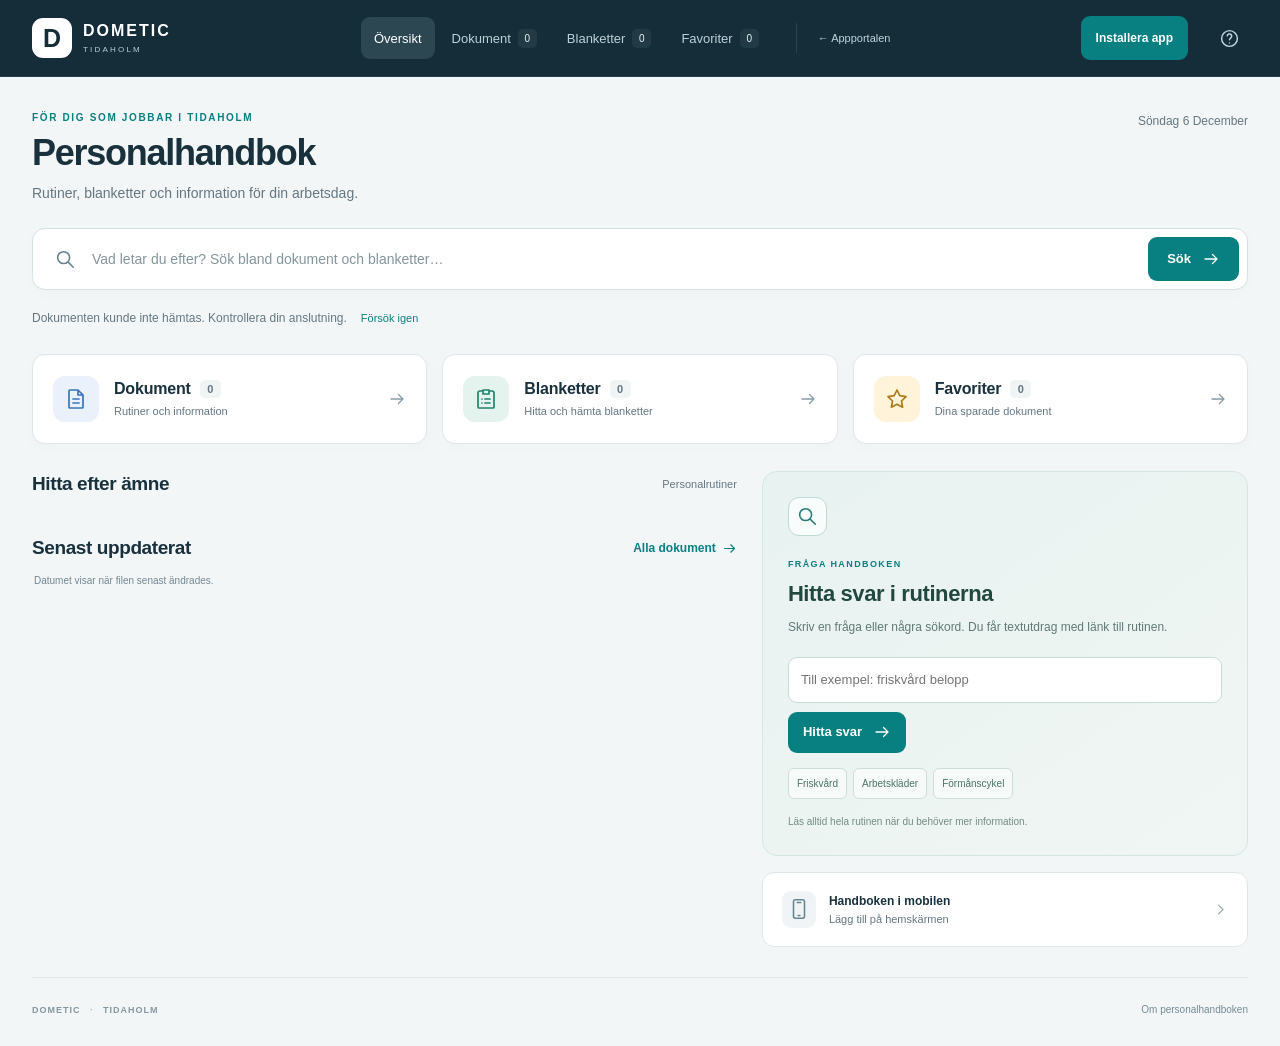
==== commit 7dfb8b53: "Add prominent install app button with native PWA prompt and mobile instructions" ====
--- a/web/index.html
+++ b/web/index.html
@@ -11,6 +11,7 @@
   <link rel="manifest" href="manifest.webmanifest">
   <link rel="stylesheet" href="style.css">
   <script src="app.js" defer></script>
+<style>.install-action{margin-left:auto;white-space:nowrap;padding:10px 14px;font-size:12px}.install-tile{cursor:pointer}#install-from-help{margin:10px 0 6px}@media(max-width:720px){.install-action{font-size:11px;padding:9px 10px;margin-left:auto}.portal-link{display:none}}</style>
 </head>
 <body>
 <svg class="icon-definitions" xmlns="http://www.w3.org/2000/svg" aria-hidden="true">
@@ -43,6 +44,7 @@
         <a class="nav" href="#favoriter" data-view="favorites">Favoriter <b id="fav-count">–</b></a>
       </nav>
       <a class="portal-link" href="https://mrmartinpet.github.io/Dometic/">← Appportalen</a>
+      <button id="install-app" class="primary install-action" type="button">Installera app</button>
       <button class="help-button install-help" aria-label="Hjälp och installation"><svg class="icon" aria-hidden="true"><use href="#i-help"/></svg></button>
     </div>
   </header>
@@ -76,7 +78,7 @@
             <div class="question-examples" aria-label="Exempel på sökningar"><button data-question="Friskvård">Friskvård</button><button data-question="Arbetskläder">Arbetskläder</button><button data-question="Förmånscykel">Förmånscykel</button></div>
             <div id="answer" class="answer" role="status" aria-live="polite" hidden></div><small>Läs alltid hela rutinen när du behöver mer information.</small>
           </section>
-          <button class="install-tile install-help"><span class="install-icon"><svg class="icon" aria-hidden="true"><use href="#i-phone"/></svg></span><span><strong>Handboken i mobilen</strong><span>Lägg till på hemskärmen</span></span><svg class="icon" aria-hidden="true"><use href="#i-chevron"/></svg></button>
+          <button class="install-tile" id="install-tile" type="button"><span class="install-icon"><svg class="icon" aria-hidden="true"><use href="#i-phone"/></svg></span><span><strong>Handboken i mobilen</strong><span>Lägg till på hemskärmen</span></span><svg class="icon" aria-hidden="true"><use href="#i-chevron"/></svg></button>
         </aside>
       </div>
     </section>
@@ -94,7 +96,7 @@
   <nav class="mobile-nav" aria-label="Mobilmeny"><a href="#oversikt" class="active" data-view="home"><svg class="icon" aria-hidden="true"><use href="#i-home"/></svg>Översikt</a><a href="#dokument" data-view="documents"><svg class="icon" aria-hidden="true"><use href="#i-documents"/></svg>Dokument</a><a href="#blanketter" data-view="forms"><svg class="icon" aria-hidden="true"><use href="#i-forms"/></svg>Blanketter</a><a href="#favoriter" data-view="favorites"><svg class="icon" aria-hidden="true"><use href="#i-star"/></svg>Favoriter</a></nav>
 </div>
 <dialog id="reader" aria-labelledby="reader-title"><div class="reader-head"><button id="close-reader" class="secondary">← Tillbaka</button><button id="reader-favorite" class="secondary">☆ Spara</button></div><div class="reader-body"><span class="eyebrow" id="reader-meta"></span><h2 id="reader-title"></h2><div class="reader-actions"><a id="download" class="primary" download>Hämta original</a><button id="share" class="secondary">Kopiera länk</button></div><p class="reading-note" id="reader-note">Textvy · Bilder, diagram och fullständig formatering visas i originalfilen.</p><div id="reader-content"></div></div></dialog>
-<dialog id="help" aria-labelledby="help-title"><button id="close-help" class="close" aria-label="Stäng"><svg class="icon" aria-hidden="true"><use href="#i-x"/></svg></button><span class="eyebrow">PERSONALHANDBOK</span><h2 id="help-title">Det du behöver i arbetsdagen.</h2><p>På översikten hittar du genvägar, kategorier och de senast ändrade dokumenten. Blanketter har en egen sida där du kan söka och hämta originalfiler.</p><h3>Lägg till på hemskärmen</h3><p><strong>iPhone:</strong> öppna i Safari, tryck på Dela och välj Lägg till på hemskärmen.</p><p><strong>Android:</strong> öppna webbläsarens meny och välj Installera app eller Lägg till på startskärmen.</p><h3>Dokument och favoriter</h3><p>Word (.docx) och PowerPoint (.pptx) får en sökbar textvy. PDF, Excel och äldre Officefiler kan sökas på namn och kategori och hämtas i original. Favoriter sparas på den här enheten.</p></dialog>
+<dialog id="help" aria-labelledby="help-title"><button id="close-help" class="close" aria-label="Stäng"><svg class="icon" aria-hidden="true"><use href="#i-x"/></svg></button><span class="eyebrow">PERSONALHANDBOK</span><h2 id="help-title">Det du behöver i arbetsdagen.</h2><p>På översikten hittar du genvägar, kategorier och de senast ändrade dokumenten. Blanketter har en egen sida där du kan söka och hämta originalfiler.</p><h3>Lägg till på hemskärmen</h3><p id="install-instructions">Välj Installera app för att komma igång.</p><button id="install-from-help" class="primary" type="button">Installera app</button><p><strong>iPhone:</strong> öppna i Safari, tryck på Dela och välj Lägg till på hemskärmen.</p><p><strong>Android:</strong> öppna webbläsarens meny och välj Installera app eller Lägg till på startskärmen.</p><h3>Dokument och favoriter</h3><p>Word (.docx) och PowerPoint (.pptx) får en sökbar textvy. PDF, Excel och äldre Officefiler kan sökas på namn och kategori och hämtas i original. Favoriter sparas på den här enheten.</p></dialog>
 <div id="toast" role="status" aria-live="polite"></div>
 <noscript><p class="noscript">Aktivera JavaScript för att söka och läsa personalhandboken.</p></noscript>
 </body>
